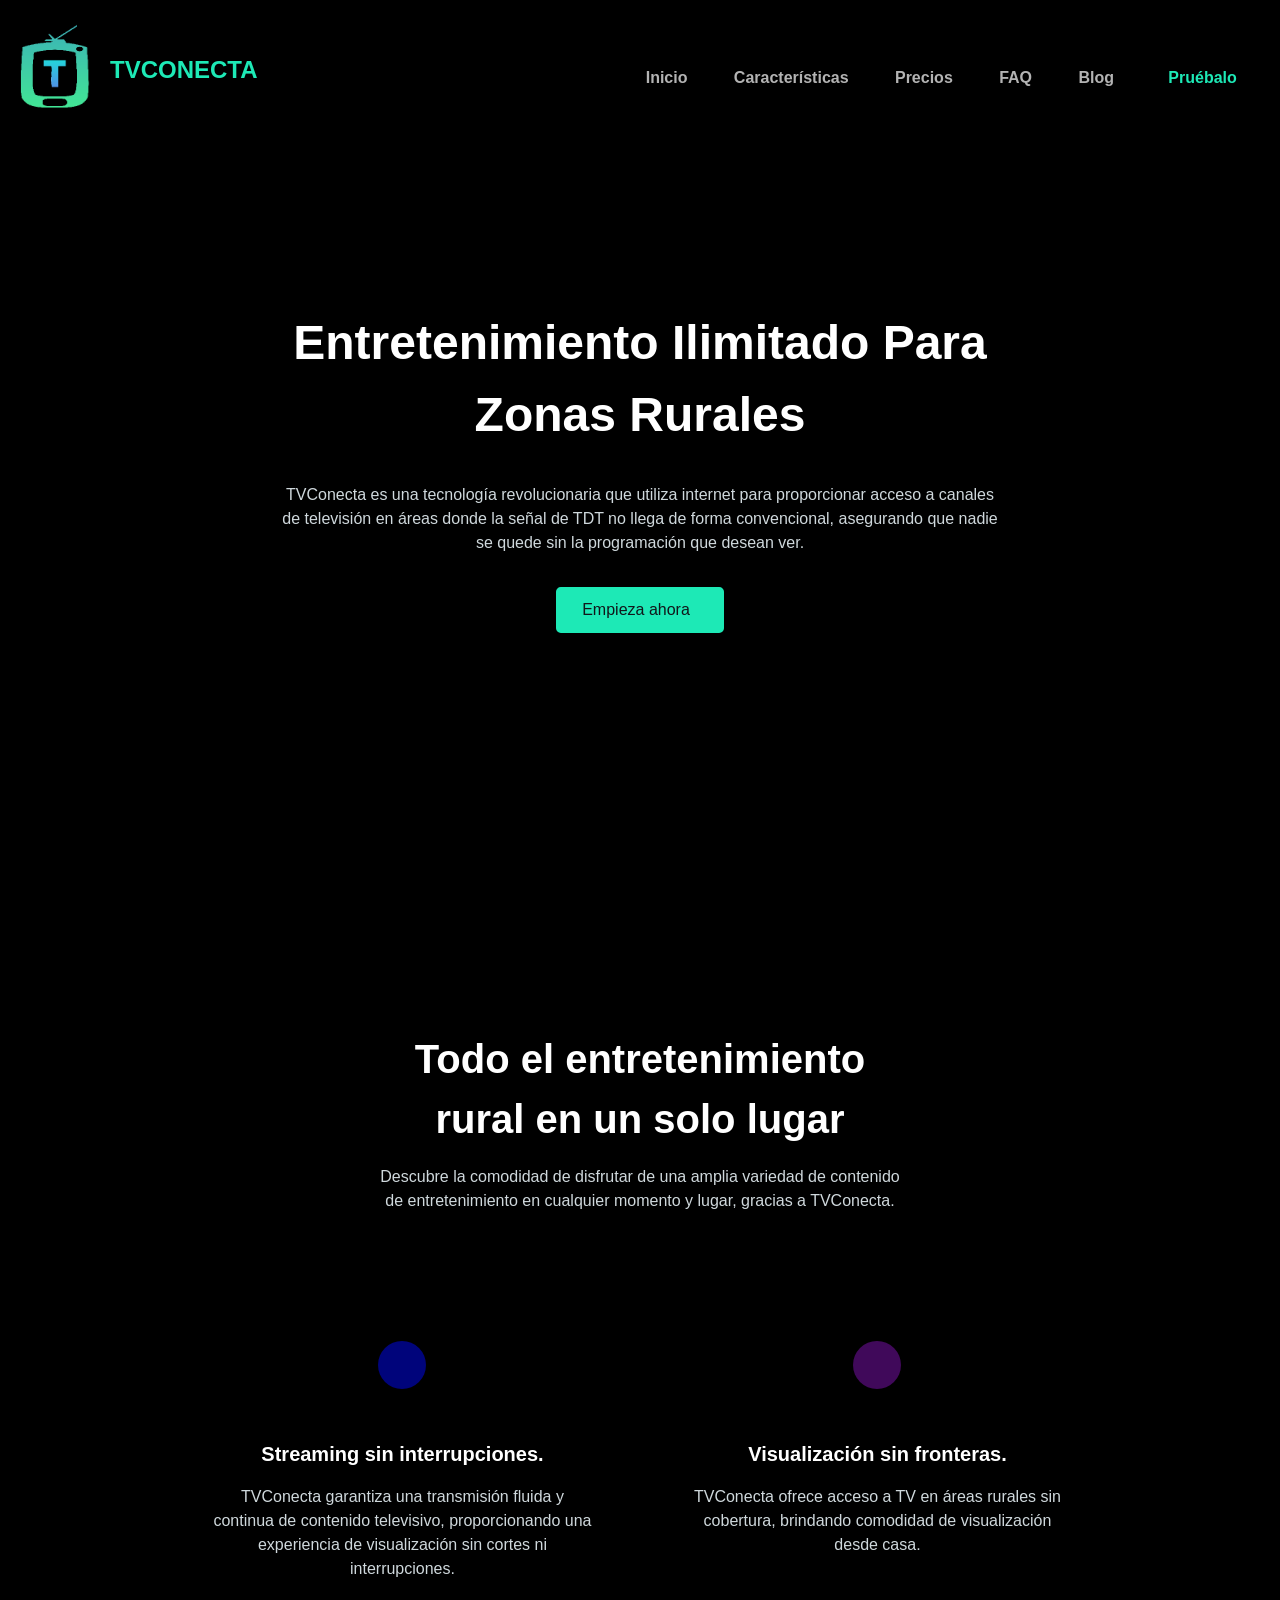
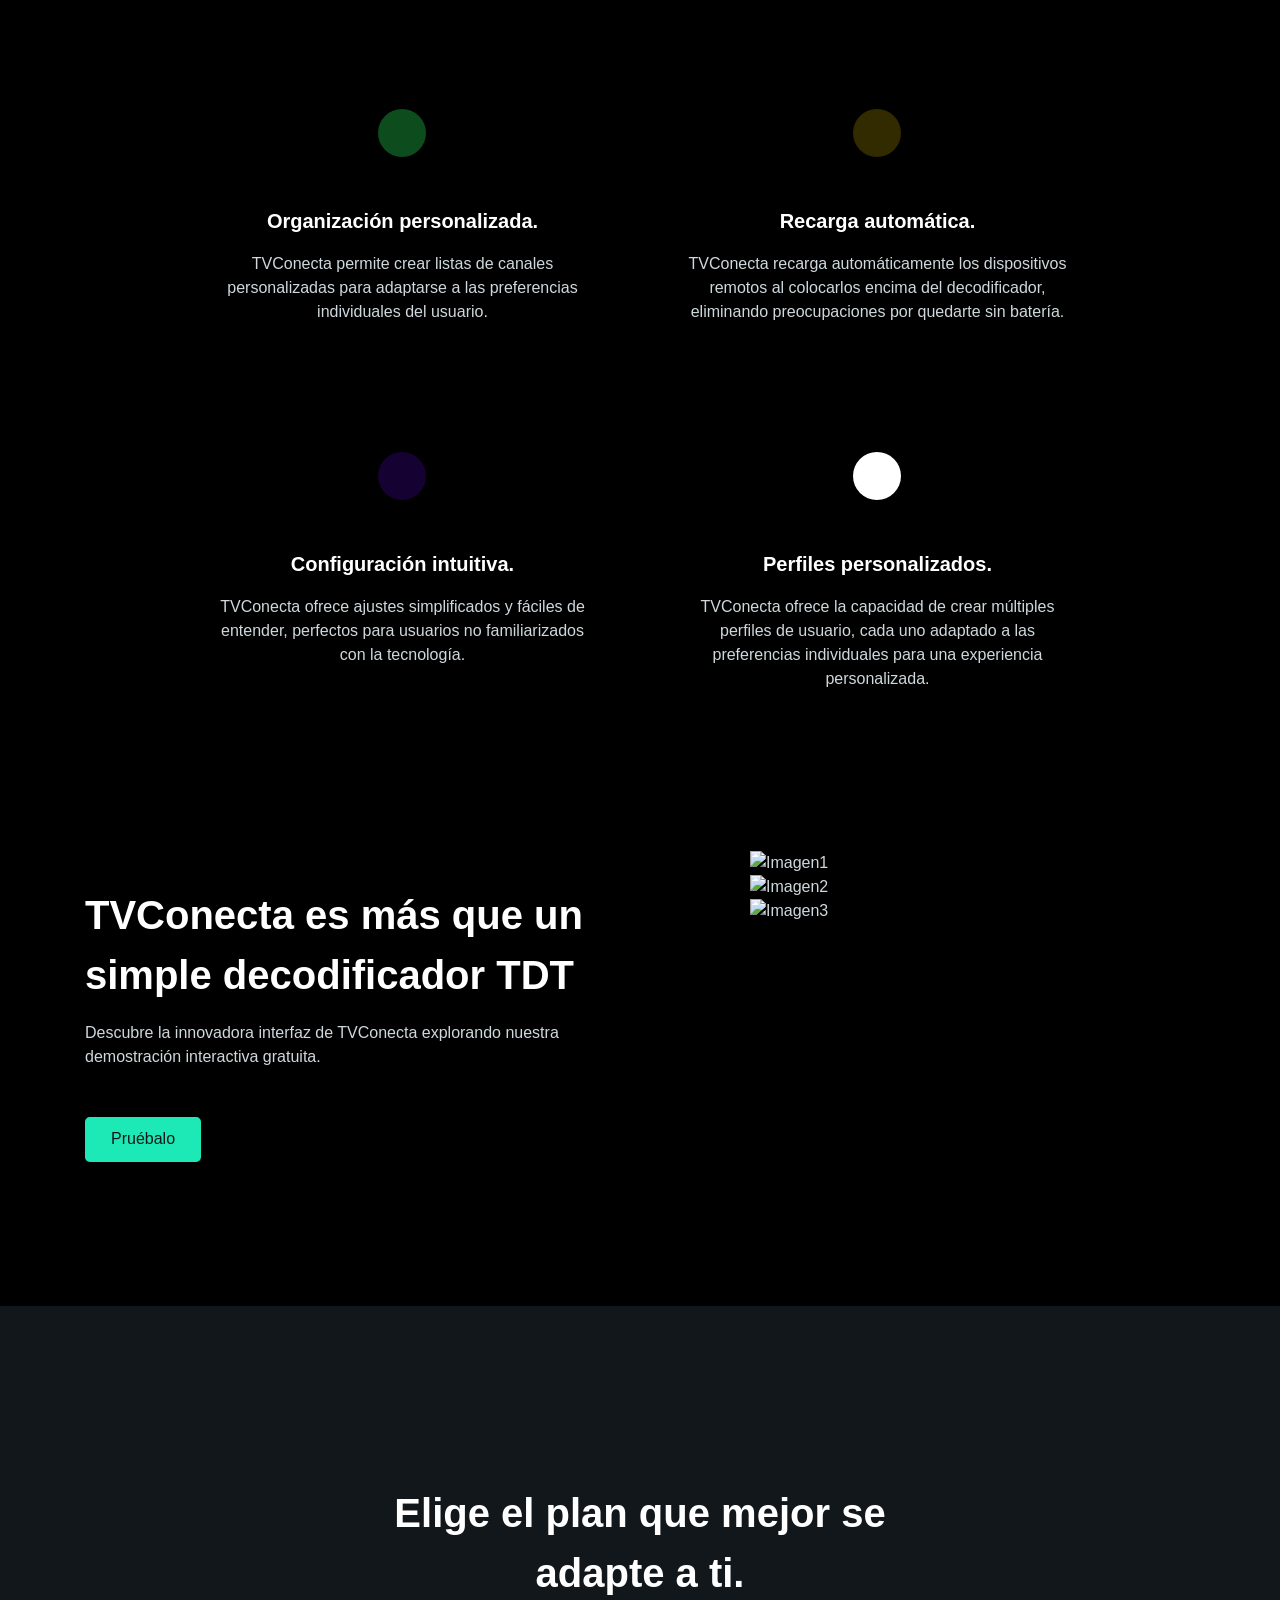
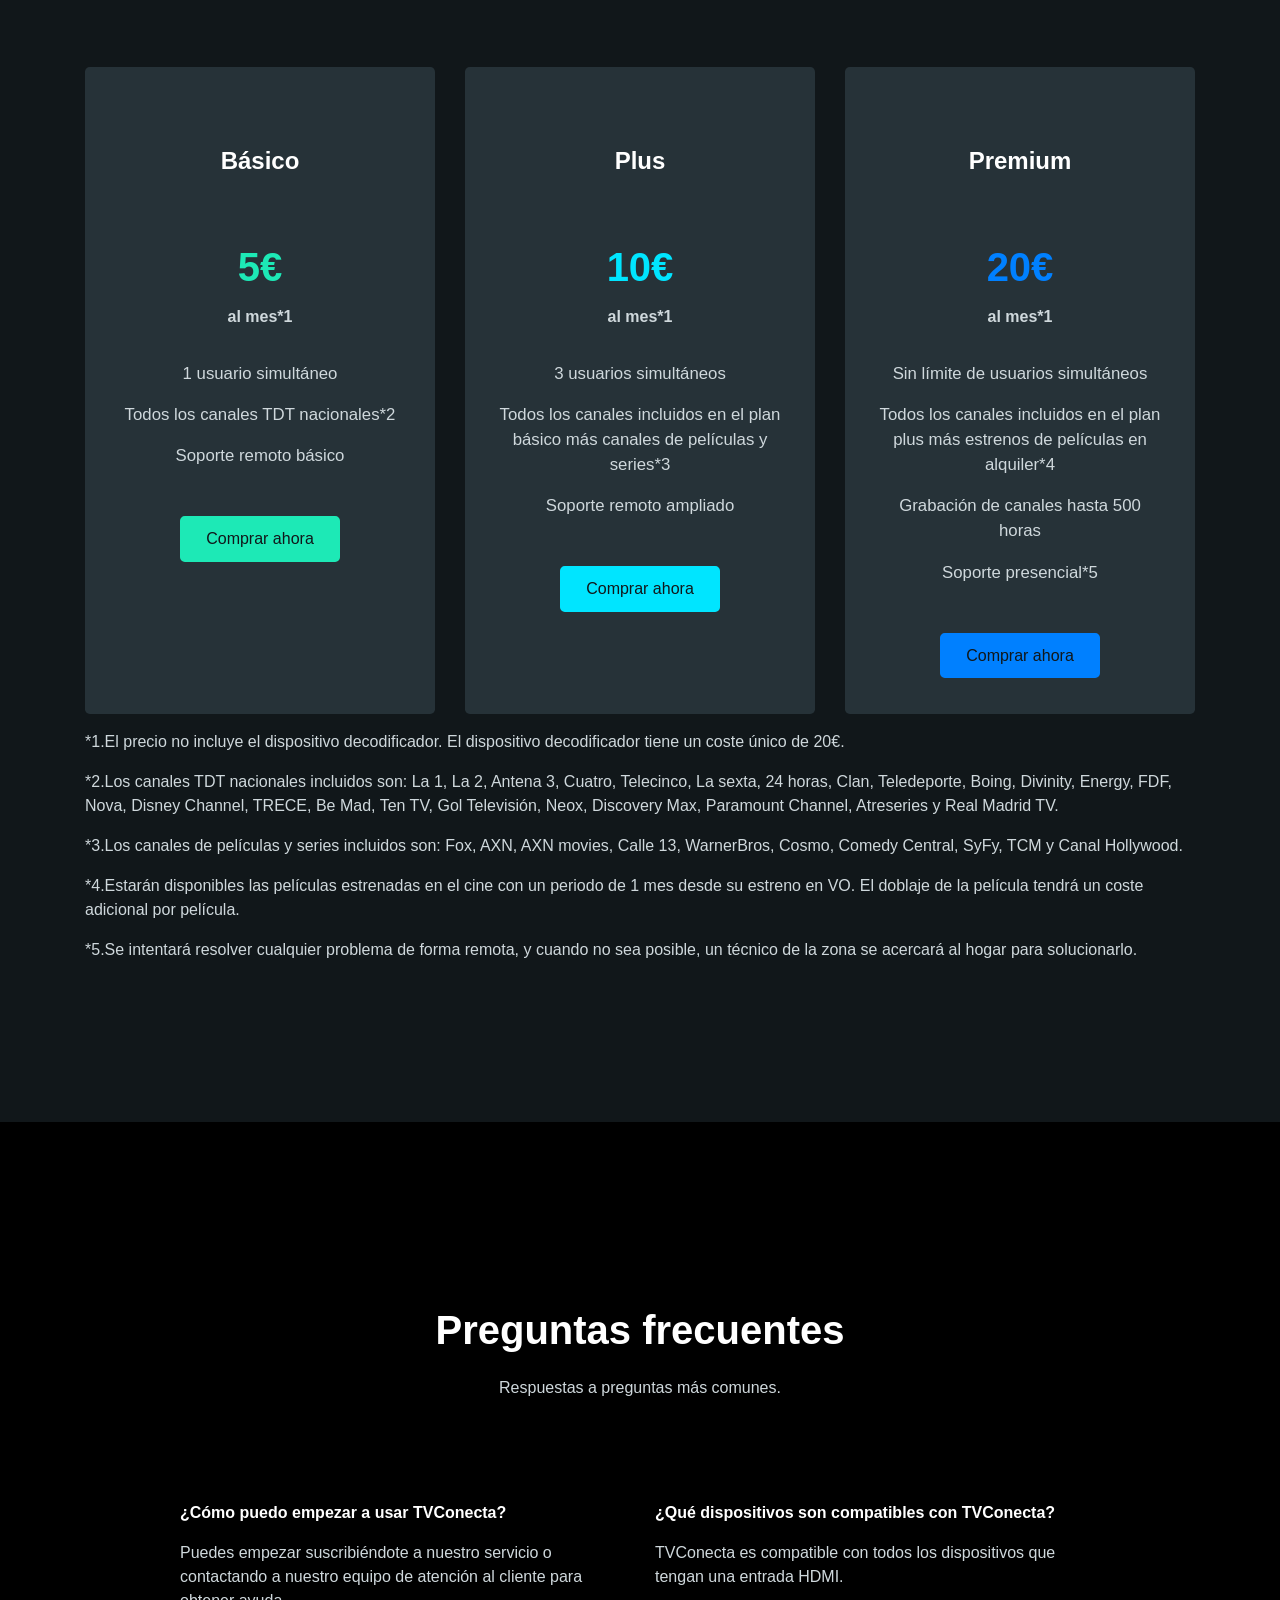
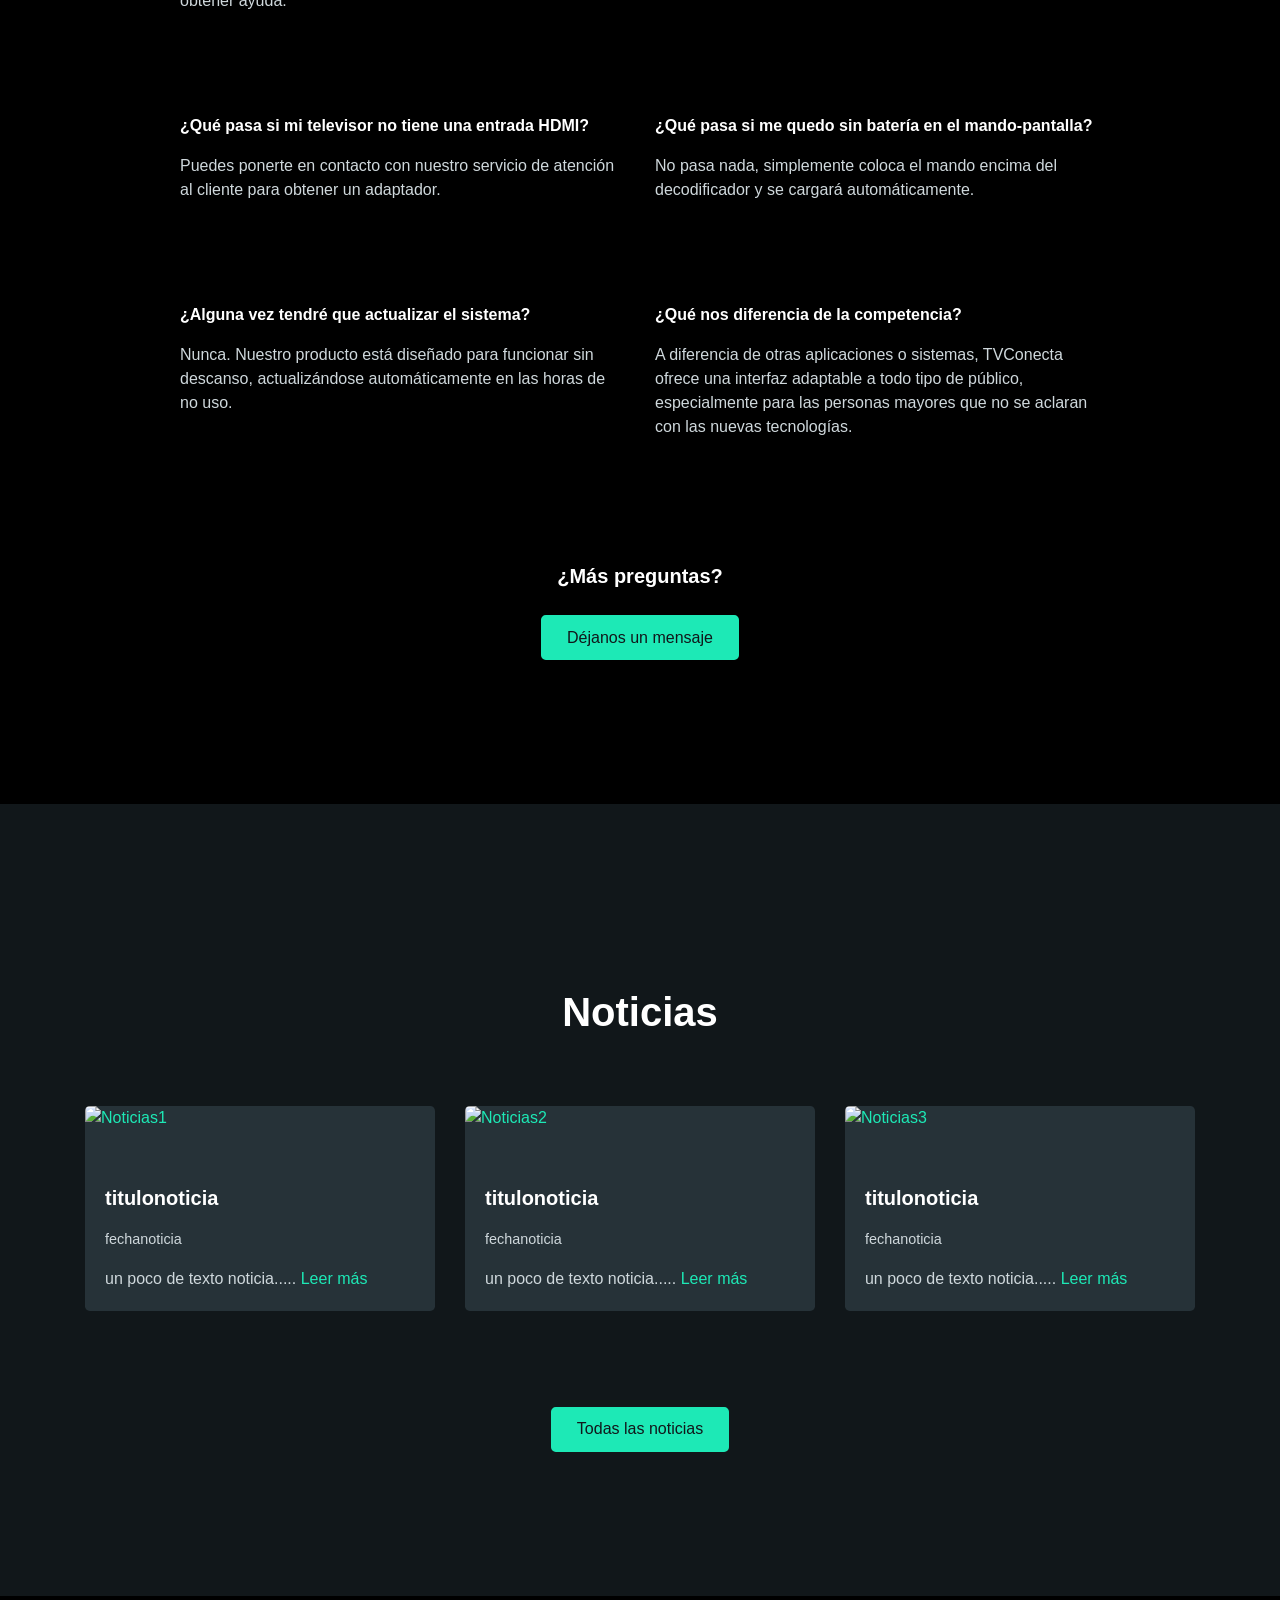
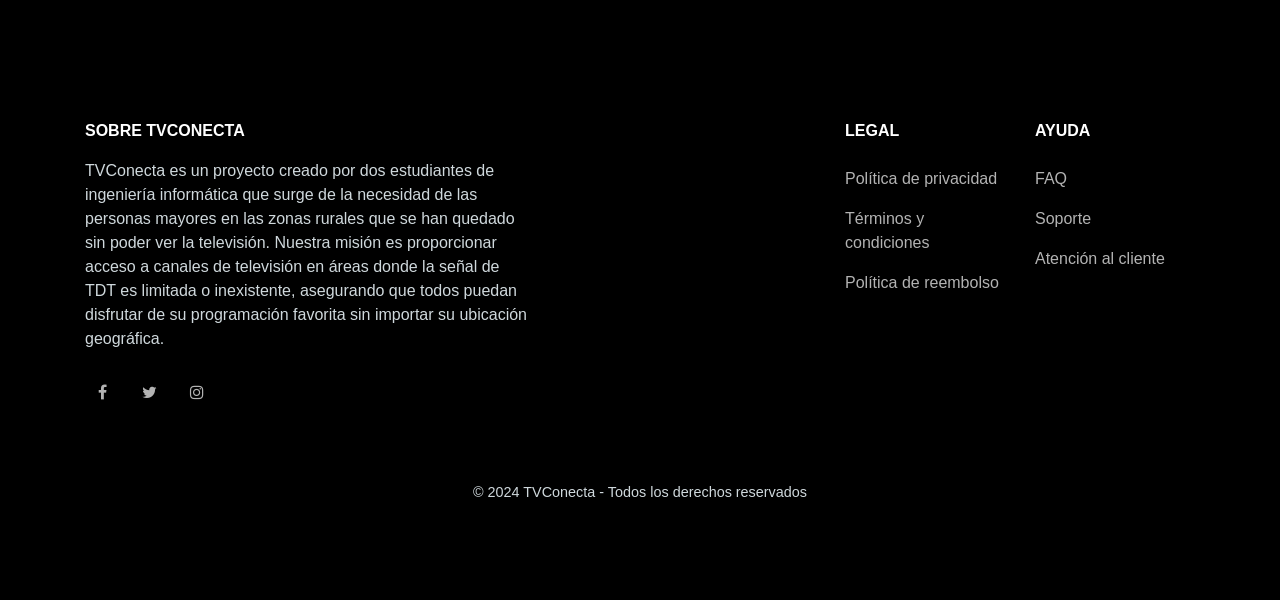
==== index.html @ ebf651cc "commit" ====
<!doctype html>
<html lang="es">

<head>
    <meta charset="UTF-8">
    <meta name="viewport" content="width=device-width, initial-scale=1, shrink-to-fit=no">
    <title>TVConecta - Conectando a la España rural</title>
    <meta name="description"
        content="TVConecta es una tecnología que permite llevar la televisión a zonas de sombra." />
    <link rel="icon" href="img/icon.png" type="image/x-icon">

    <!--Para iconos de redes sociales y puntos de la lista-->
    <link rel="stylesheet" href="https://cdnjs.cloudflare.com/ajax/libs/font-awesome/4.7.0/css/font-awesome.min.css">

    <!--Para las imagenes que van pasando solas-->
    <link rel="stylesheet" href="https://cdnjs.cloudflare.com/ajax/libs/slick-carousel/1.8.1/slick.min.css">
    <link rel="stylesheet" href="https://cdnjs.cloudflare.com/ajax/libs/slick-carousel/1.8.1/slick-theme.min.css">

    <link rel="stylesheet" href="css/styles.css">
</head>

<body>

    <!--navigation-->
    <section class="smart-scroll">
        <div class="container-fluid">
            <nav class="navbar navbar-expand-md navbar-dark">
                <div class="logo-container">
                    <a href="index.html"><img src="img/logo.png" alt="Logo de TVConecta" class="logo"></a>
                </div>
                <a class="navbar-brand heading-black" href="index.html">
                    TVConecta
                </a>
                <button class="navbar-toggler navbar-toggler-right border-0" type="button" data-toggle="collapse"
                    data-target="#navbarCollapse" aria-controls="navbarCollapse" aria-expanded="false"
                    aria-label="Toggle navigation">
                    <span data-feather="grid"></span>
                </button>
                <div class="collapse navbar-collapse" id="navbarCollapse">
                    <ul class="navbar-nav ml-auto">
                        <li class="nav-item">
                            <a class="nav-link page-scroll" href="#home">Inicio</a>
                        <li class="nav-item">
                            <a class="nav-link page-scroll" href="#features">Características</a>
                        </li>
                        <li class="nav-item">
                            <a class="nav-link page-scroll" href="#pricing">Precios</a>
                        </li>
                        <li class="nav-item">
                            <a class="nav-link page-scroll" href="#faq">FAQ</a>
                        </li>
                        <li class="nav-item">
                            <a class="nav-link page-scroll" href="#blog">Blog</a>
                        </li>
                        <li class="nav-item">
                            <a class="nav-link page-scroll d-flex flex-row align-items-center text-primary" href="#">
                                <em data-feather="layout" width="18" height="18" class="mr-2"></em>
                                Pruébalo
                            </a>
                        </li>
                    </ul>
                </div>
            </nav>
        </div>
    </section>

    <!--hero header-->
    <section class="py-7 py-md-0 bg-hero" id="home">
        <div class="container">
            <div class="row vh-md-100">
                <div class="col-md-8 col-sm-10 col-12 mx-auto my-auto text-center">
                    <h1 class="heading-black text-capitalize">Entretenimiento ilimitado para zonas rurales</h1>
                    <p class="lead py-3">TVConecta es una tecnología revolucionaria que utiliza internet para
                        proporcionar acceso a canales de televisión en áreas donde la señal de TDT no llega de forma
                        convencional, asegurando que nadie se quede sin la programación que desean ver.</p>
                    <button class="btn btn-primary d-inline-flex flex-row align-items-center">
                        Empieza ahora
                        <em class="ml-2" data-feather="arrow-right"></em>
                    </button>
                </div>
            </div>
        </div>
    </section>

    <!-- features section -->
    <section class="pt-6 pb-7" id="features">
        <div class="container">
            <div class="row">
                <div class="col-md-6 mx-auto text-center">
                    <h2 class="heading-black">Todo el entretenimiento rural en un solo lugar</h2>
                    <p class="text-muted lead"><p>Descubre la comodidad de disfrutar de una amplia variedad de contenido 
                        de entretenimiento en cualquier momento y lugar, gracias a TVConecta.</p>
                </p>
                </div>
            </div>
            <div class="row mt-5">
                <div class="col-md-10 mx-auto">
                    <div class="row feature-boxes">
                        <div class="col-md-6 box">
                            <div class="icon-box box-primary">
                                <div class="icon-box-inner">
                                    <span data-feather="tv" width="35" height="35"></span>
                                </div>
                            </div>
                            <h5>Streaming sin interrupciones.</h5>
                            <p class="text-muted">TVConecta garantiza una transmisión fluida y continua de contenido televisivo, 
                                proporcionando una experiencia de visualización sin cortes ni interrupciones.</p>
                        </div>
                        <div class="col-md-6 box">
                            <div class="icon-box box-success">
                                <div class="icon-box-inner">
                                    <span data-feather="home" width="35" height="35"></span>
                                </div>
                            </div>
                            <h5>Visualización sin fronteras.</h5>
                            <p class="text-muted">TVConecta ofrece acceso a TV en áreas rurales sin cobertura, brindando 
                                comodidad de visualización desde casa.</p>
                        </div>
                        <div class="col-md-6 box">
                            <div class="icon-box box-danger">
                                <div class="icon-box-inner">
                                    <span data-feather="list" width="35" height="35"></span>
                                </div>
                            </div>
                            <h5>Organización personalizada.</h5>
                            <p class="text-muted">TVConecta permite crear listas de canales personalizadas para adaptarse 
                                a las preferencias individuales del usuario.</p>
                        </div>
                        <div class="col-md-6 box">
                            <div class="icon-box box-info">
                                <div class="icon-box-inner">
                                    <span data-feather="battery-charging" width="35" height="35"></span>
                                </div>
                            </div>
                            <h5>Recarga automática.</h5>
                            <p class="text-muted">TVConecta recarga automáticamente los dispositivos remotos al colocarlos 
                                encima del decodificador, eliminando preocupaciones por quedarte sin batería.</p>
                        </div>
                        <div class="col-md-6 box">
                            <div class="icon-box box-settings">
                                <div class="icon-box-inner">
                                    <span data-feather="settings" width="35" height="35"></span>
                                </div>
                            </div>
                            <h5>Configuración intuitiva.</h5>
                            <p class="text-muted">TVConecta ofrece ajustes simplificados y fáciles de entender, perfectos 
                                para usuarios no familiarizados con la tecnología.</p>
                        </div>
                        <div class="col-md-6 box">
                            <div class="icon-box box-users">
                                <div class="icon-box-inner">
                                    <span data-feather="users" width="35" height="35"></span>
                                </div>
                            </div>
                            <h5>Perfiles personalizados.</h5>
                            <p class="hola">TVConecta ofrece la capacidad de crear múltiples perfiles de usuario, 
                                cada uno adaptado a las preferencias individuales para una experiencia personalizada.</p>
                        </div>
                    </div>
                </div>
            </div>
            <div class="row mt-6">
                <div class="col-md-6 mr-auto">
                    <h2>TVConecta es más que un simple decodificador TDT</h2>
                    <p class="mb-5">Descubre la innovadora interfaz de TVConecta explorando nuestra 
                        demostración interactiva gratuita.</p>
                    <a href="#" class="btn btn-primary">
                        Pruébalo
                    </a>
                </div>
                <div class="col-md-5">
                    <div class="slick-about">
                        <!--Cambiar la src y el alt cuando tengamos interfaz y pongamos capturas-->
                        <img src="" class="img-fluid rounded d-block mx-auto" alt="Imagen1" />
                        <img src="" class="img-fluid rounded d-block mx-auto" alt="Imagen2" />
                        <img src="" class="img-fluid rounded d-block mx-auto" alt="Imagen3" />
                    </div>
                </div>
            </div>
        </div>
    </section>

    <!--pricing section-->
    <section class="py-7 bg-dark section-angle top-right bottom-right" id="pricing">
        <div class="container">
            <div class="row">
                <div class="col-md-6 mx-auto text-center">
                    <h2 class="text-white heading-black">Elige el plan que mejor se adapte a ti.</h2>
                </div>
            </div>
            <!--pricing tables-->
            <div class="row pt-5 pricing-table">
                <div class="col-12 mx-auto">
                    <div class="card-deck pricing-table">
                        <div class="card">
                            <div class="card-body">
                                <h3 class="card-title pt-3">Básico</h3>
                                <h2 class="card-title text-primary mb-0 pt-4">5€</h2>
                                <div class="text-muted font-weight-medium mt-2">al mes*1</div>
                                <ul class="list-unstyled pricing-list">
                                    <li>1 usuario simultáneo</li>
                                    <li>Todos los canales TDT nacionales*2</li>
                                    <li>Soporte remoto básico </li>
                                </ul>
                                <a href="#" class="btn btn-primary">
                                    Comprar ahora
                                </a>
                            </div>
                        </div>
                        <div class="card">
                            <div class="card-body">
                                <h3 class="card-title pt-3">Plus</h3>
                                <h2 class="card-title text-plus mb-0 pt-4">10€</h2>
                                <div class="text-muted font-weight-medium mt-2">al mes*1</div>
                                <ul class="list-unstyled pricing-list">
                                    <li>3 usuarios simultáneos</li>
                                    <li>Todos los canales incluidos en el plan básico más canales
                                        de películas y series*3
                                    </li>
                                    <li>Soporte remoto ampliado </li>
                                </ul>
                                <a href="#" class="btn btn-plus">
                                    Comprar ahora
                                </a>
                            </div>
                        </div>
                        <div class="card">
                            <div class="card-body">
                                <h3 class="card-title pt-3">Premium</h3>
                                <h2 class="card-title text-premium mb-0 pt-4">20€</h2>
                                <div class="text-muted font-weight-medium mt-2">al mes*1</div>
                                <ul class="list-unstyled pricing-list">
                                    <li>Sin límite de usuarios simultáneos</li>
                                    <li>Todos los canales incluidos en el plan plus más estrenos de películas
                                        en alquiler*4
                                    </li>
                                    <li>Grabación de canales hasta 500 horas</li>
                                    <li>Soporte presencial*5</li>
                                </ul>
                                <a href="#" class="btn btn-premium">
                                    Comprar ahora
                                </a>   
                            </div>
                        </div>
                    </div>
                    <p class="">*1.El precio no incluye el dispositivo decodificador.
                        El dispositivo decodificador tiene un coste único de 20€.
                    </p>
                    <p class="">*2.Los canales TDT nacionales incluidos son: 
                        La 1, La 2, Antena 3, Cuatro, Telecinco, La sexta, 24 horas, 
                        Clan, Teledeporte, Boing, Divinity, Energy, FDF, 
                        Nova, Disney Channel, TRECE, Be Mad, Ten TV, Gol Televisión, 
                        Neox, Discovery Max, Paramount Channel, Atreseries y Real Madrid TV.
                    </p>
                    <p class="">*3.Los canales de películas y series incluidos son: 
                        Fox, AXN, AXN movies, Calle 13, WarnerBros, Cosmo, Comedy Central, 
                        SyFy, TCM y Canal Hollywood.
                    </p>
                    <p class="">*4.Estarán disponibles las películas estrenadas en el cine con un
                        periodo de 1 mes desde su estreno en VO. El doblaje de la película tendrá 
                        un coste adicional por película.
                    </p>
                    <p class="">*5.Se intentará resolver cualquier problema de forma remota, y cuando
                        no sea posible, un técnico de la zona se acercará al hogar para solucionarlo.
                    </p>
                </div>
            </div>
        </div>
    </section>

    <!--faq section-->
    <section class="py-7" id="faq">
        <div class="container">
            <div class="row">
                <div class="col-md-6 mx-auto text-center">
                    <h2>Preguntas frecuentes</h2>
                    <p class="text-muted lead">Respuestas a preguntas más comunes.</p>
                </div>
            </div>
            <div class="row mt-5">
                <div class="col-md-10 mx-auto">
                    <div class="row">
                        <div class="col-md-6 mb-5">
                            <h6>¿Cómo puedo empezar a usar TVConecta?</h6>
                            <p class="text-muted">Puedes empezar suscribiéndote a nuestro servicio 
                                o contactando a nuestro equipo de atención al cliente para obtener ayuda.</p>
                        </div>
                        <div class="col-md-6 mb-5">
                            <h6>¿Qué dispositivos son compatibles con TVConecta?</h6>
                            <p class="text-muted">TVConecta es compatible con todos los dispositivos
                                que tengan una entrada HDMI.
                            </p>
                        </div>
                        <div class="col-md-6 mb-5">
                            <h6>¿Qué pasa si mi televisor no tiene una entrada HDMI?</h6>
                            <p class="text-muted">Puedes ponerte en contacto con nuestro servicio de
                                atención al cliente para obtener un adaptador.
                            </p>
                        </div>
                        <div class="col-md-6 mb-5">
                            <h6>¿Qué pasa si me quedo sin batería en el mando-pantalla?</h6>
                            <p class="text-muted">No pasa nada, simplemente coloca el mando encima
                                del decodificador y se cargará automáticamente.
                            </p>
                        </div>
                        <div class="col-md-6 mb-5">
                            <h6>¿Alguna vez tendré que actualizar el sistema?</h6>
                            <p class="text-muted">Nunca. Nuestro producto está diseñado para funcionar sin descanso,
                                actualizándose automáticamente en las horas de no uso.
                            </p>
                        </div>
                        <div class="col-md-6 mb-5">
                            <h6>¿Qué nos diferencia de la competencia?</h6>
                            <p class="text-muted">A diferencia de otras aplicaciones o sistemas, TVConecta ofrece una
                                interfaz adaptable a todo tipo de público, especialmente para las personas mayores
                                que no se aclaran con las nuevas tecnologías.
                            </p>
                        </div>
                    </div>
                </div>
            </div>
            <div class="row mt-4">
                <div class="col-md-6 mx-auto text-center">
                    <h5 class="mb-4">¿Más preguntas?</h5>
                    <a href="#" class="btn btn-primary">Déjanos un mensaje</a>
                </div>
            </div>
        </div>
    </section>

    <!--news section-->
    <section class="py-7 bg-dark section-angle top-left bottom-left" id="blog">
        <div class="container">
            <div class="row">
                <div class="col-md-6 mx-auto text-center">
                    <h2 class="heading-black">Noticias</h2>
                </div>
            </div>
            <div class="row mt-5">
                <div class="col-md-4">
                    <div class="card">
                        <a href="#">
                            <img class="card-img-top img-raised" src="" alt="Noticias1">
                        </a>
                        <div class="card-body">
                            <a href="#" class="card-title mb-2">
                                <h5>titulonoticia</h5>
                            </a>
                            <p class="text-muted small-xl mb-2">fechanoticia</p>
                            <p class="card-text">un poco de texto noticia..... <a href="#">Leer más</a></p>
                        </div>
                    </div>
                </div>
                <div class="col-md-4">
                    <div class="card">
                        <a href="#">
                            <img class="card-img-top img-raised" src="" alt="Noticias2">
                        </a>
                        <div class="card-body">
                            <a href="#" class="card-title mb-2">
                                <h5>titulonoticia</h5>
                            </a>
                            <p class="text-muted small-xl mb-2">fechanoticia</p>
                            <p class="card-text">un poco de texto noticia..... <a href="#">Leer más</a></p>
                        </div>
                    </div>
                </div>
                <div class="col-md-4">
                    <div class="card">
                        <a href="#">
                            <img class="card-img-top img-raised" src="" alt="Noticias3">
                        </a>
                        <div class="card-body">
                            <a href="#" class="card-title mb-2">
                                <h5>titulonoticia</h5>
                            </a>
                            <p class="text-muted small-xl mb-2">fechanoticia</p>
                            <p class="card-text">un poco de texto noticia..... <a href="#">Leer más</a></p>
                        </div>
                    </div>
                </div>
            </div>
            <div class="row mt-6">
                <div class="col-md-6 mx-auto text-center">
                    <a href="#" class="btn btn-primary">Todas las noticias</a>
                </div>
            </div>
        </div>
    </section>

    <!--footer-->
    <footer class="py-6">
        <div class="container">
            <div class="row">
                <div class="col-sm-5 mr-auto">
                    <h5>Sobre TVConecta</h5>
                    <p class="text-muted">TVConecta es un proyecto creado por dos estudiantes de ingeniería informática 
                        que surge de la necesidad de las personas mayores en las zonas rurales que se han quedado sin 
                        poder ver la televisión. Nuestra misión es proporcionar acceso a canales de televisión en áreas 
                        donde la señal de TDT es limitada o inexistente, asegurando que todos puedan disfrutar de su 
                        programación favorita sin importar su ubicación geográfica.</p>
                    <ul class="list-inline social social-sm">
                        <li class="list-inline-item">
                            <a href=""><i class="fa fa-facebook"></i></a>
                        </li>
                        <li class="list-inline-item">
                            <a href=""><i class="fa fa-twitter"></i></a>
                        </li>
                        <li class="list-inline-item">
                            <a href=""><i class="fa fa-instagram"></i></a>
                        </li>
                    </ul>
                </div>
                <div class="col-sm-2">
                    <h5>Legal</h5>
                    <ul class="list-unstyled">
                        <li><a href="#">Política de privacidad</a></li>
                        <li><a href="#">Términos y condiciones</a></li>
                        <li><a href="#">Política de reembolso</a></li>
                    </ul>
                </div>
                <div class="col-sm-2">
                    <h5>Ayuda</h5>
                    <ul class="list-unstyled">
                        <li><a href="#faq">FAQ</a></li>
                        <li><a href="#">Soporte</a></li>
                        <li><a href="#">Atención al cliente</a></li>
                    </ul>
                </div>
            </div>
            <div class="row mt-5">
                <div class="col-12 text-muted text-center small-xl">
                    &copy; 2024 TVConecta - Todos los derechos reservados
                </div>
            </div>
        </div>
    </footer>

    <!--scroll to top-->
    <div class="scroll-top">
        <i class="fa fa-angle-up" aria-hidden="true"></i>
    </div>

    <!-- jQuery first, then Popper.js, then Bootstrap JS -->
    <script src="https://code.jquery.com/jquery-3.2.1.min.js"></script>
    <script src="https://cdnjs.cloudflare.com/ajax/libs/popper.js/1.12.9/umd/popper.min.js"></script>
    <script src="https://maxcdn.bootstrapcdn.com/bootstrap/4.0.0/js/bootstrap.min.js"></script>
    <script src="https://cdnjs.cloudflare.com/ajax/libs/feather-icons/4.7.3/feather.min.js"></script>
    <script src="https://cdnjs.cloudflare.com/ajax/libs/slick-carousel/1.8.1/slick.min.js"></script>
    <script src="js/scripts.js"></script>
</body>

</html>
---- css/styles.css ----
﻿*,
*::before,
*::after {
  box-sizing: border-box; }

html {
  font-family: sans-serif;
  line-height: 1.15;
  -webkit-text-size-adjust: 100%;
  -ms-text-size-adjust: 100%;
  -ms-overflow-style: scrollbar;
  -webkit-tap-highlight-color: transparent; }

@-ms-viewport {
  width: device-width; }

.logo {
  margin-right: 20px;
  width: 70px;
  height: 85px; }

body {
  margin: 0;
  font-family: "Inter UI", -apple-system, BlinkMacSystemFont, "Segoe UI", Roboto, "Helvetica Neue", Arial, sans-serif, "Apple Color Emoji", "Segoe UI Emoji", "Segoe UI Symbol";
  font-size: 1rem;
  font-weight: 400;
  line-height: 1.5;
  color: #CFD8DC;
  text-align: left;
  background-color: #000000; }


a {
  color: #1de9b6;
  text-decoration: none;
  background-color: transparent;
  -webkit-text-decoration-skip: objects; }
  a:hover {
    color: #0e9271;
    text-decoration: none; }

h1, h2, h3, h4, h5, h6,
.h1, .h2, .h3, .h4, .h5, .h6 {
  margin-bottom: 1rem;
  font-family: inherit;
  font-weight: 700;
  line-height: 1.5;
  color: #ffffff; }

h1, .h1 {
  font-size: 3rem; }

h2, .h2 {
  font-size: 2.5rem; }

h3, .h3 {
  font-size: 1.5rem; }

h4, .h4 {
  font-size: 1.375rem; }

h5, .h5 {
  font-size: 1.25rem; }

h6, .h6 {
  font-size: 1rem; }


.list-unstyled {
  padding-left: 0;
  list-style: none; }

.list-inline {
  padding-left: 0;
  list-style: none; }

.list-inline-item {
  display: inline-block; }
  .list-inline-item:not(:last-child) {
    margin-right: 0.5rem; }

.initialism {
  font-size: 90%;
  text-transform: uppercase; }

.blockquote {
  margin-bottom: 1rem;
  font-size: 1.25rem; }

.blockquote-footer {
  display: block;
  font-size: 80%;
  color: #78909C; }
  .blockquote-footer::before {
    content: "\2014 \00A0"; }


.container {
  width: 100%;
  padding-right: 15px;
  padding-left: 15px;
  margin-right: auto;
  margin-left: auto; }
  @media (min-width: 576px) {
    .container {
      max-width: 540px; } }
  @media (min-width: 768px) {
    .container {
      max-width: 720px; } }
  @media (min-width: 992px) {
    .container {
      max-width: 960px; } }
  @media (min-width: 1200px) {
    .container {
      max-width: 1140px; } }



.row {
  display: -ms-flexbox;
  display: flex;
  -ms-flex-wrap: wrap;
      flex-wrap: wrap;
  margin-right: -15px;
  margin-left: -15px; }

.no-gutters {
  margin-right: 0;
  margin-left: 0; }
  .no-gutters > .col,
  .no-gutters > [class*="col-"] {
    padding-right: 0;
    padding-left: 0; }

.col-1, .col-2, .col-3, .col-4, .col-5, .col-6, .col-7, .col-8, .col-9, .col-10, .col-11, .col-12, .col,
.col-auto, .col-sm-1, .col-sm-2, .col-sm-3, .col-sm-4, .col-sm-5, .col-sm-6, .col-sm-7, .col-sm-8, .col-sm-9, .col-sm-10, .col-sm-11, .col-sm-12, .col-sm,
.col-sm-auto, .col-md-1, .col-md-2, .col-md-3, .col-md-4, .col-md-5, .col-md-6, .col-md-7, .col-md-8, .col-md-9, .col-md-10, .col-md-11, .col-md-12, .col-md,
.col-md-auto, .col-lg-1, .col-lg-2, .col-lg-3, .col-lg-4, .col-lg-5, .col-lg-6, .col-lg-7, .col-lg-8, .col-lg-9, .col-lg-10, .col-lg-11, .col-lg-12, .col-lg,
.col-lg-auto, .col-xl-1, .col-xl-2, .col-xl-3, .col-xl-4, .col-xl-5, .col-xl-6, .col-xl-7, .col-xl-8, .col-xl-9, .col-xl-10, .col-xl-11, .col-xl-12, .col-xl,
.col-xl-auto {
  position: relative;
  width: 100%;
  min-height: 1px;
  padding-right: 15px;
  padding-left: 15px; }

  
@media (min-width: 576px) {
  .col-sm {
    -ms-flex-preferred-size: 0;
        flex-basis: 0;
    -ms-flex-positive: 1;
        flex-grow: 1;
    max-width: 100%; }
  .col-sm-auto {
    -ms-flex: 0 0 auto;
        flex: 0 0 auto;
    width: auto;
    max-width: none; }
  .col-sm-1 {
    -ms-flex: 0 0 8.33333%;
        flex: 0 0 8.33333%;
    max-width: 8.33333%; }
  .col-sm-2 {
    -ms-flex: 0 0 16.66667%;
        flex: 0 0 16.66667%;
    max-width: 16.66667%; }
  .col-sm-3 {
    -ms-flex: 0 0 25%;
        flex: 0 0 25%;
    max-width: 25%; }
  .col-sm-4 {
    -ms-flex: 0 0 33.33333%;
        flex: 0 0 33.33333%;
    max-width: 33.33333%; }
  .col-sm-5 {
    -ms-flex: 0 0 41.66667%;
        flex: 0 0 41.66667%;
    max-width: 41.66667%; }
  .col-sm-6 {
    -ms-flex: 0 0 50%;
        flex: 0 0 50%;
    max-width: 50%; }
  .col-sm-7 {
    -ms-flex: 0 0 58.33333%;
        flex: 0 0 58.33333%;
    max-width: 58.33333%; }
  .col-sm-8 {
    -ms-flex: 0 0 66.66667%;
        flex: 0 0 66.66667%;
    max-width: 66.66667%; }
  .col-sm-9 {
    -ms-flex: 0 0 75%;
        flex: 0 0 75%;
    max-width: 75%; }
  .col-sm-10 {
    -ms-flex: 0 0 83.33333%;
        flex: 0 0 83.33333%;
    max-width: 83.33333%; }
  .col-sm-11 {
    -ms-flex: 0 0 91.66667%;
        flex: 0 0 91.66667%;
    max-width: 91.66667%; }
  .col-sm-12 {
    -ms-flex: 0 0 100%;
        flex: 0 0 100%;
    max-width: 100%; }
  .order-sm-first {
    -ms-flex-order: -1;
        order: -1; }
  .order-sm-last {
    -ms-flex-order: 13;
        order: 13; }
  .order-sm-0 {
    -ms-flex-order: 0;
        order: 0; }
  .order-sm-1 {
    -ms-flex-order: 1;
        order: 1; }
  .order-sm-2 {
    -ms-flex-order: 2;
        order: 2; }
  .order-sm-3 {
    -ms-flex-order: 3;
        order: 3; }
  .order-sm-4 {
    -ms-flex-order: 4;
        order: 4; }
  .order-sm-5 {
    -ms-flex-order: 5;
        order: 5; }
  .order-sm-6 {
    -ms-flex-order: 6;
        order: 6; }
  .order-sm-7 {
    -ms-flex-order: 7;
        order: 7; }
  .order-sm-8 {
    -ms-flex-order: 8;
        order: 8; }
  .order-sm-9 {
    -ms-flex-order: 9;
        order: 9; }
  .order-sm-10 {
    -ms-flex-order: 10;
        order: 10; }
  .order-sm-11 {
    -ms-flex-order: 11;
        order: 11; }
  .order-sm-12 {
    -ms-flex-order: 12;
        order: 12; }
  .offset-sm-0 {
    margin-left: 0; }
  .offset-sm-1 {
    margin-left: 8.33333%; }
  .offset-sm-2 {
    margin-left: 16.66667%; }
  .offset-sm-3 {
    margin-left: 25%; }
  .offset-sm-4 {
    margin-left: 33.33333%; }
  .offset-sm-5 {
    margin-left: 41.66667%; }
  .offset-sm-6 {
    margin-left: 50%; }
  .offset-sm-7 {
    margin-left: 58.33333%; }
  .offset-sm-8 {
    margin-left: 66.66667%; }
  .offset-sm-9 {
    margin-left: 75%; }
  .offset-sm-10 {
    margin-left: 83.33333%; }
  .offset-sm-11 {
    margin-left: 91.66667%; } }

@media (min-width: 768px) {
  .col-md {
    -ms-flex-preferred-size: 0;
        flex-basis: 0;
    -ms-flex-positive: 1;
        flex-grow: 1;
    max-width: 100%; }
  .col-md-auto {
    -ms-flex: 0 0 auto;
        flex: 0 0 auto;
    width: auto;
    max-width: none; }
  .col-md-1 {
    -ms-flex: 0 0 8.33333%;
        flex: 0 0 8.33333%;
    max-width: 8.33333%; }
  .col-md-2 {
    -ms-flex: 0 0 16.66667%;
        flex: 0 0 16.66667%;
    max-width: 16.66667%; }
  .col-md-3 {
    -ms-flex: 0 0 25%;
        flex: 0 0 25%;
    max-width: 25%; }
  .col-md-4 {
    -ms-flex: 0 0 33.33333%;
        flex: 0 0 33.33333%;
    max-width: 33.33333%; }
  .col-md-5 {
    -ms-flex: 0 0 41.66667%;
        flex: 0 0 41.66667%;
    max-width: 41.66667%; }
  .col-md-6 {
    -ms-flex: 0 0 50%;
        flex: 0 0 50%;
    max-width: 50%; }
  .col-md-7 {
    -ms-flex: 0 0 58.33333%;
        flex: 0 0 58.33333%;
    max-width: 58.33333%; }
  .col-md-8 {
    -ms-flex: 0 0 66.66667%;
        flex: 0 0 66.66667%;
    max-width: 66.66667%; }
  .col-md-9 {
    -ms-flex: 0 0 75%;
        flex: 0 0 75%;
    max-width: 75%; }
  .col-md-10 {
    -ms-flex: 0 0 83.33333%;
        flex: 0 0 83.33333%;
    max-width: 83.33333%; }
  .col-md-11 {
    -ms-flex: 0 0 91.66667%;
        flex: 0 0 91.66667%;
    max-width: 91.66667%; }
  .col-md-12 {
    -ms-flex: 0 0 100%;
        flex: 0 0 100%;
    max-width: 100%; }
  .order-md-first {
    -ms-flex-order: -1;
        order: -1; }
  .order-md-last {
    -ms-flex-order: 13;
        order: 13; }
  .order-md-0 {
    -ms-flex-order: 0;
        order: 0; }
  .order-md-1 {
    -ms-flex-order: 1;
        order: 1; }
  .order-md-2 {
    -ms-flex-order: 2;
        order: 2; }
  .order-md-3 {
    -ms-flex-order: 3;
        order: 3; }
  .order-md-4 {
    -ms-flex-order: 4;
        order: 4; }
  .order-md-5 {
    -ms-flex-order: 5;
        order: 5; }
  .order-md-6 {
    -ms-flex-order: 6;
        order: 6; }
  .order-md-7 {
    -ms-flex-order: 7;
        order: 7; }
  .order-md-8 {
    -ms-flex-order: 8;
        order: 8; }
  .order-md-9 {
    -ms-flex-order: 9;
        order: 9; }
  .order-md-10 {
    -ms-flex-order: 10;
        order: 10; }
  .order-md-11 {
    -ms-flex-order: 11;
        order: 11; }
  .order-md-12 {
    -ms-flex-order: 12;
        order: 12; }
  .offset-md-0 {
    margin-left: 0; }
  .offset-md-1 {
    margin-left: 8.33333%; }
  .offset-md-2 {
    margin-left: 16.66667%; }
  .offset-md-3 {
    margin-left: 25%; }
  .offset-md-4 {
    margin-left: 33.33333%; }
  .offset-md-5 {
    margin-left: 41.66667%; }
  .offset-md-6 {
    margin-left: 50%; }
  .offset-md-7 {
    margin-left: 58.33333%; }
  .offset-md-8 {
    margin-left: 66.66667%; }
  .offset-md-9 {
    margin-left: 75%; }
  .offset-md-10 {
    margin-left: 83.33333%; }
  .offset-md-11 {
    margin-left: 91.66667%; } }

@media (min-width: 992px) {
  .col-lg {
    -ms-flex-preferred-size: 0;
        flex-basis: 0;
    -ms-flex-positive: 1;
        flex-grow: 1;
    max-width: 100%; }
  .col-lg-auto {
    -ms-flex: 0 0 auto;
        flex: 0 0 auto;
    width: auto;
    max-width: none; }
  .col-lg-1 {
    -ms-flex: 0 0 8.33333%;
        flex: 0 0 8.33333%;
    max-width: 8.33333%; }
  .col-lg-2 {
    -ms-flex: 0 0 16.66667%;
        flex: 0 0 16.66667%;
    max-width: 16.66667%; }
  .col-lg-3 {
    -ms-flex: 0 0 25%;
        flex: 0 0 25%;
    max-width: 25%; }
  .col-lg-4 {
    -ms-flex: 0 0 33.33333%;
        flex: 0 0 33.33333%;
    max-width: 33.33333%; }
  .col-lg-5 {
    -ms-flex: 0 0 41.66667%;
        flex: 0 0 41.66667%;
    max-width: 41.66667%; }
  .col-lg-6 {
    -ms-flex: 0 0 50%;
        flex: 0 0 50%;
    max-width: 50%; }
  .col-lg-7 {
    -ms-flex: 0 0 58.33333%;
        flex: 0 0 58.33333%;
    max-width: 58.33333%; }
  .col-lg-8 {
    -ms-flex: 0 0 66.66667%;
        flex: 0 0 66.66667%;
    max-width: 66.66667%; }
  .col-lg-9 {
    -ms-flex: 0 0 75%;
        flex: 0 0 75%;
    max-width: 75%; }
  .col-lg-10 {
    -ms-flex: 0 0 83.33333%;
        flex: 0 0 83.33333%;
    max-width: 83.33333%; }
  .col-lg-11 {
    -ms-flex: 0 0 91.66667%;
        flex: 0 0 91.66667%;
    max-width: 91.66667%; }
  .col-lg-12 {
    -ms-flex: 0 0 100%;
        flex: 0 0 100%;
    max-width: 100%; }
  .order-lg-first {
    -ms-flex-order: -1;
        order: -1; }
  .order-lg-last {
    -ms-flex-order: 13;
        order: 13; }
  .order-lg-0 {
    -ms-flex-order: 0;
        order: 0; }
  .order-lg-1 {
    -ms-flex-order: 1;
        order: 1; }
  .order-lg-2 {
    -ms-flex-order: 2;
        order: 2; }
  .order-lg-3 {
    -ms-flex-order: 3;
        order: 3; }
  .order-lg-4 {
    -ms-flex-order: 4;
        order: 4; }
  .order-lg-5 {
    -ms-flex-order: 5;
        order: 5; }
  .order-lg-6 {
    -ms-flex-order: 6;
        order: 6; }
  .order-lg-7 {
    -ms-flex-order: 7;
        order: 7; }
  .order-lg-8 {
    -ms-flex-order: 8;
        order: 8; }
  .order-lg-9 {
    -ms-flex-order: 9;
        order: 9; }
  .order-lg-10 {
    -ms-flex-order: 10;
        order: 10; }
  .order-lg-11 {
    -ms-flex-order: 11;
        order: 11; }
  .order-lg-12 {
    -ms-flex-order: 12;
        order: 12; }
  .offset-lg-0 {
    margin-left: 0; }
  .offset-lg-1 {
    margin-left: 8.33333%; }
  .offset-lg-2 {
    margin-left: 16.66667%; }
  .offset-lg-3 {
    margin-left: 25%; }
  .offset-lg-4 {
    margin-left: 33.33333%; }
  .offset-lg-5 {
    margin-left: 41.66667%; }
  .offset-lg-6 {
    margin-left: 50%; }
  .offset-lg-7 {
    margin-left: 58.33333%; }
  .offset-lg-8 {
    margin-left: 66.66667%; }
  .offset-lg-9 {
    margin-left: 75%; }
  .offset-lg-10 {
    margin-left: 83.33333%; }
  .offset-lg-11 {
    margin-left: 91.66667%; } }

@media (min-width: 1200px) {
  .col-xl {
    -ms-flex-preferred-size: 0;
        flex-basis: 0;
    -ms-flex-positive: 1;
        flex-grow: 1;
    max-width: 100%; }
  .col-xl-auto {
    -ms-flex: 0 0 auto;
        flex: 0 0 auto;
    width: auto;
    max-width: none; }
  .col-xl-1 {
    -ms-flex: 0 0 8.33333%;
        flex: 0 0 8.33333%;
    max-width: 8.33333%; }
  .col-xl-2 {
    -ms-flex: 0 0 16.66667%;
        flex: 0 0 16.66667%;
    max-width: 16.66667%; }
  .col-xl-3 {
    -ms-flex: 0 0 25%;
        flex: 0 0 25%;
    max-width: 25%; }
  .col-xl-4 {
    -ms-flex: 0 0 33.33333%;
        flex: 0 0 33.33333%;
    max-width: 33.33333%; }
  .col-xl-5 {
    -ms-flex: 0 0 41.66667%;
        flex: 0 0 41.66667%;
    max-width: 41.66667%; }
  .col-xl-6 {
    -ms-flex: 0 0 50%;
        flex: 0 0 50%;
    max-width: 50%; }
  .col-xl-7 {
    -ms-flex: 0 0 58.33333%;
        flex: 0 0 58.33333%;
    max-width: 58.33333%; }
  .col-xl-8 {
    -ms-flex: 0 0 66.66667%;
        flex: 0 0 66.66667%;
    max-width: 66.66667%; }
  .col-xl-9 {
    -ms-flex: 0 0 75%;
        flex: 0 0 75%;
    max-width: 75%; }
  .col-xl-10 {
    -ms-flex: 0 0 83.33333%;
        flex: 0 0 83.33333%;
    max-width: 83.33333%; }
  .col-xl-11 {
    -ms-flex: 0 0 91.66667%;
        flex: 0 0 91.66667%;
    max-width: 91.66667%; }
  .col-xl-12 {
    -ms-flex: 0 0 100%;
        flex: 0 0 100%;
    max-width: 100%; }
  .order-xl-first {
    -ms-flex-order: -1;
        order: -1; }
  .order-xl-last {
    -ms-flex-order: 13;
        order: 13; }
  .order-xl-0 {
    -ms-flex-order: 0;
        order: 0; }
  .order-xl-1 {
    -ms-flex-order: 1;
        order: 1; }
  .order-xl-2 {
    -ms-flex-order: 2;
        order: 2; }
  .order-xl-3 {
    -ms-flex-order: 3;
        order: 3; }
  .order-xl-4 {
    -ms-flex-order: 4;
        order: 4; }
  .order-xl-5 {
    -ms-flex-order: 5;
        order: 5; }
  .order-xl-6 {
    -ms-flex-order: 6;
        order: 6; }
  .order-xl-7 {
    -ms-flex-order: 7;
        order: 7; }
  .order-xl-8 {
    -ms-flex-order: 8;
        order: 8; }
  .order-xl-9 {
    -ms-flex-order: 9;
        order: 9; }
  .order-xl-10 {
    -ms-flex-order: 10;
        order: 10; }
  .order-xl-11 {
    -ms-flex-order: 11;
        order: 11; }
  .order-xl-12 {
    -ms-flex-order: 12;
        order: 12; }
  .offset-xl-0 {
    margin-left: 0; }
  .offset-xl-1 {
    margin-left: 8.33333%; }
  .offset-xl-2 {
    margin-left: 16.66667%; }
  .offset-xl-3 {
    margin-left: 25%; }
  .offset-xl-4 {
    margin-left: 33.33333%; }
  .offset-xl-5 {
    margin-left: 41.66667%; }
  .offset-xl-6 {
    margin-left: 50%; }
  .offset-xl-7 {
    margin-left: 58.33333%; }
  .offset-xl-8 {
    margin-left: 66.66667%; }
  .offset-xl-9 {
    margin-left: 75%; }
  .offset-xl-10 {
    margin-left: 83.33333%; }
  .offset-xl-11 {
    margin-left: 91.66667%; } }

@media (max-width: 575.98px) {
  .table-responsive-sm {
    display: block;
    width: 100%;
    overflow-x: auto;
    -webkit-overflow-scrolling: touch;
    -ms-overflow-style: -ms-autohiding-scrollbar; }
    .table-responsive-sm > .table-bordered {
      border: 0; } }

@media (max-width: 767.98px) {
  .table-responsive-md {
    display: block;
    width: 100%;
    overflow-x: auto;
    -webkit-overflow-scrolling: touch;
    -ms-overflow-style: -ms-autohiding-scrollbar; }
    .table-responsive-md > .table-bordered {
      border: 0; } }

@media (max-width: 991.98px) {
  .table-responsive-lg {
    display: block;
    width: 100%;
    overflow-x: auto;
    -webkit-overflow-scrolling: touch;
    -ms-overflow-style: -ms-autohiding-scrollbar; }
    .table-responsive-lg > .table-bordered {
      border: 0; } }

@media (max-width: 1199.98px) {
  .table-responsive-xl {
    display: block;
    width: 100%;
    overflow-x: auto;
    -webkit-overflow-scrolling: touch;
    -ms-overflow-style: -ms-autohiding-scrollbar; }
    .table-responsive-xl > .table-bordered {
      border: 0; } }

  @media (min-width: 576px) {
    .form-inline label {
      display: -ms-flexbox;
      display: flex;
      -ms-flex-align: center;
          align-items: center;
      -ms-flex-pack: center;
          justify-content: center;
      margin-bottom: 0; }
    .form-inline .form-group {
      display: -ms-flexbox;
      display: flex;
      -ms-flex: 0 0 auto;
          flex: 0 0 auto;
      -ms-flex-flow: row wrap;
          flex-flow: row wrap;
      -ms-flex-align: center;
          align-items: center;
      margin-bottom: 0; }
    .form-inline .form-control {
      display: inline-block;
      width: auto;
      vertical-align: middle; }
    .form-inline .form-control-plaintext {
      display: inline-block; }
    .form-inline .input-group,
    .form-inline .custom-select {
      width: auto; }
    .form-inline .form-check {
      display: -ms-flexbox;
      display: flex;
      -ms-flex-align: center;
          align-items: center;
      -ms-flex-pack: center;
          justify-content: center;
      width: auto;
      padding-left: 0; }
    .form-inline .form-check-input {
      position: relative;
      margin-top: 0;
      margin-right: 0.25rem;
      margin-left: 0; }
    .form-inline .custom-control {
      -ms-flex-align: center;
          align-items: center;
      -ms-flex-pack: center;
          justify-content: center; }
    .form-inline .custom-control-label {
      margin-bottom: 0; } }

.btn {
  display: inline-block;
  font-weight: 500;
  text-align: center;
  white-space: nowrap;
  vertical-align: middle;
  -webkit-user-select: none;
     -moz-user-select: none;
      -ms-user-select: none;
          user-select: none;
  border: 2px solid transparent;
  padding: 0.55rem 1.5rem;
  font-size: 1rem;
  line-height: 1.5;
  border-radius: 0.3rem;
  transition: all 0.2s; }
  @media screen and (prefers-reduced-motion: reduce) {
    .btn {
      transition: none; } }
  .btn:hover, .btn:focus {
    text-decoration: none; }
  .btn:focus, .btn.focus {
    outline: 0;
    box-shadow: none; }
  .btn.disabled, .btn:disabled {
    opacity: 0.65; }
  .btn:not(:disabled):not(.disabled) {
    cursor: pointer; }
  .btn:not(:disabled):not(.disabled):active, .btn:not(:disabled):not(.disabled).active {
    background-image: none; }

a.btn.disabled,
fieldset:disabled a.btn {
  pointer-events: none; }

.btn-primary {
  color: #11171a;
  background-color: #1de9b6;
  border-color: #1de9b6; }
  .btn-primary:hover {
    color: #ffffff;
    background-color: #14cc9e;
    border-color: #13c095; }
  .btn-primary:focus, .btn-primary.focus {
    box-shadow: 0 0 0 0.2rem rgba(29, 233, 182, 0.5); }
  .btn-primary.disabled, .btn-primary:disabled {
    color: #11171a;
    background-color: #1de9b6;
    border-color: #1de9b6; }
  .btn-primary:not(:disabled):not(.disabled):active, .btn-primary:not(:disabled):not(.disabled).active,
  .show > .btn-primary.dropdown-toggle {
    color: #ffffff;
    background-color: #13c095;
    border-color: #12b58c; }
    .btn-primary:not(:disabled):not(.disabled):active:focus, .btn-primary:not(:disabled):not(.disabled).active:focus,
    .show > .btn-primary.dropdown-toggle:focus {
      box-shadow: 0 0 0 0.2rem rgba(29, 233, 182, 0.5); }

.btn-secondary {
  color: #11171a;
  background-color: #ffffff;
  border-color: #ffffff; }
  .btn-secondary:hover {
    color: #11171a;
    background-color: #ececec;
    border-color: #e6e6e6; }
  .btn-secondary:focus, .btn-secondary.focus {
    box-shadow: 0 0 0 0.2rem rgba(255, 255, 255, 0.5); }
  .btn-secondary.disabled, .btn-secondary:disabled {
    color: #11171a;
    background-color: #ffffff;
    border-color: #ffffff; }
  .btn-secondary:not(:disabled):not(.disabled):active, .btn-secondary:not(:disabled):not(.disabled).active,
  .show > .btn-secondary.dropdown-toggle {
    color: #11171a;
    background-color: #e6e6e6;
    border-color: #dfdfdf; }
    .btn-secondary:not(:disabled):not(.disabled):active:focus, .btn-secondary:not(:disabled):not(.disabled).active:focus,
    .show > .btn-secondary.dropdown-toggle:focus {
      box-shadow: 0 0 0 0.2rem rgba(255, 255, 255, 0.5); }

.btn-success {
  color: #ffffff;
  background-color: #00e676;
  border-color: #00e676; }
  .btn-success:hover {
    color: #ffffff;
    background-color: #00c062;
    border-color: #00b35c; }
  .btn-success:focus, .btn-success.focus {
    box-shadow: 0 0 0 0.2rem rgba(0, 230, 118, 0.5); }
  .btn-success.disabled, .btn-success:disabled {
    color: #ffffff;
    background-color: #00e676;
    border-color: #00e676; }
  .btn-success:not(:disabled):not(.disabled):active, .btn-success:not(:disabled):not(.disabled).active,
  .show > .btn-success.dropdown-toggle {
    color: #ffffff;
    background-color: #00b35c;
    border-color: #00a655; }
    .btn-success:not(:disabled):not(.disabled):active:focus, .btn-success:not(:disabled):not(.disabled).active:focus,
    .show > .btn-success.dropdown-toggle:focus {
      box-shadow: 0 0 0 0.2rem rgba(0, 230, 118, 0.5); }

.btn-plus {
  color: #11171a;
  background-color: #00e5ff;
  border-color: #00e5ff; }
  .btn-plus:hover {
    color: #ffffff;
    background-color: #00c3d9;
    border-color: #00b7cc; }
  .btn-plus:focus, .btn-plus.focus {
    box-shadow: 0 0 0 0.2rem rgba(0, 229, 255, 0.5); }
  .btn-plus.disabled, .btn-plus:disabled {
    color: #11171a;
    background-color: #00e5ff;
    border-color: #00e5ff; }
  .btn-plus:not(:disabled):not(.disabled):active, .btn-plus:not(:disabled):not(.disabled).active,
  .show > .btn-plus.dropdown-toggle {
    color: #ffffff;
    background-color: #00b7cc;
    border-color: #00acbf; }
    .btn-plus:not(:disabled):not(.disabled):active:focus, .btn-plus:not(:disabled):not(.disabled).active:focus,
    .show > .btn-plus.dropdown-toggle:focus {
      box-shadow: 0 0 0 0.2rem rgba(0, 229, 255, 0.5); }


      .btn-premium {
        color: #11171a;
        background-color: #0080ff;
        border-color: #0080ff; }
        .btn-premium:hover {
          color: #ffffff;
          background-color: #00c3d9;
          border-color: #00b7cc; }
        .btn-premium:focus, .btn-premium.focus {
          box-shadow: 0 0 0 0.2rem rgba(0, 229, 255, 0.5); }
        .btn-premium.disabled, .btn-premium:disabled {
          color: #11171a;
          background-color: #00e5ff;
          border-color: #00e5ff; }
        .btn-premium:not(:disabled):not(.disabled):active, .btn-premium:not(:disabled):not(.disabled).active,
        .show > .btn-premium.dropdown-toggle {
          color: #ffffff;
          background-color: #00b7cc;
          border-color: #00acbf; }
          .btn-premium:not(:disabled):not(.disabled):active:focus, .btn-premium:not(:disabled):not(.disabled).active:focus,
          .show > .btn-premium.dropdown-toggle:focus {
            box-shadow: 0 0 0 0.2rem rgba(0, 229, 255, 0.5); }

.btn-warning {
  color: #11171a;
  background-color: #ffea00;
  border-color: #ffea00; }
  .btn-warning:hover {
    color: #11171a;
    background-color: #d9c700;
    border-color: #ccbb00; }
  .btn-warning:focus, .btn-warning.focus {
    box-shadow: 0 0 0 0.2rem rgba(255, 234, 0, 0.5); }
  .btn-warning.disabled, .btn-warning:disabled {
    color: #11171a;
    background-color: #ffea00;
    border-color: #ffea00; }
  .btn-warning:not(:disabled):not(.disabled):active, .btn-warning:not(:disabled):not(.disabled).active,
  .show > .btn-warning.dropdown-toggle {
    color: #11171a;
    background-color: #ccbb00;
    border-color: #bfb000; }
    .btn-warning:not(:disabled):not(.disabled):active:focus, .btn-warning:not(:disabled):not(.disabled).active:focus,
    .show > .btn-warning.dropdown-toggle:focus {
      box-shadow: 0 0 0 0.2rem rgba(255, 234, 0, 0.5); }

.btn-danger {
  color: #ffffff;
  background-color: #ff1744;
  border-color: #ff1744; }
  .btn-danger:hover {
    color: #ffffff;
    background-color: #f0002f;
    border-color: #e3002c; }
  .btn-danger:focus, .btn-danger.focus {
    box-shadow: 0 0 0 0.2rem rgba(255, 23, 68, 0.5); }
  .btn-danger.disabled, .btn-danger:disabled {
    color: #ffffff;
    background-color: #ff1744;
    border-color: #ff1744; }
  .btn-danger:not(:disabled):not(.disabled):active, .btn-danger:not(:disabled):not(.disabled).active,
  .show > .btn-danger.dropdown-toggle {
    color: #ffffff;
    background-color: #e3002c;
    border-color: #d6002a; }
    .btn-danger:not(:disabled):not(.disabled):active:focus, .btn-danger:not(:disabled):not(.disabled).active:focus,
    .show > .btn-danger.dropdown-toggle:focus {
      box-shadow: 0 0 0 0.2rem rgba(255, 23, 68, 0.5); }

.btn-light {
  color: #11171a;
  background-color: #ECEFF1;
  border-color: #ECEFF1; }
  .btn-light:hover {
    color: #11171a;
    background-color: #d6dce1;
    border-color: #cfd6db; }
  .btn-light:focus, .btn-light.focus {
    box-shadow: 0 0 0 0.2rem rgba(236, 239, 241, 0.5); }
  .btn-light.disabled, .btn-light:disabled {
    color: #11171a;
    background-color: #ECEFF1;
    border-color: #ECEFF1; }
  .btn-light:not(:disabled):not(.disabled):active, .btn-light:not(:disabled):not(.disabled).active,
  .show > .btn-light.dropdown-toggle {
    color: #11171a;
    background-color: #cfd6db;
    border-color: #c7d0d6; }
    .btn-light:not(:disabled):not(.disabled):active:focus, .btn-light:not(:disabled):not(.disabled).active:focus,
    .show > .btn-light.dropdown-toggle:focus {
      box-shadow: 0 0 0 0.2rem rgba(236, 239, 241, 0.5); }

.btn-dark {
  color: #ffffff;
  background-color: #11171a;
  border-color: #11171a; }
  .btn-dark:hover {
    color: #ffffff;
    background-color: #020303;
    border-color: black; }
  .btn-dark:focus, .btn-dark.focus {
    box-shadow: 0 0 0 0.2rem rgba(17, 23, 26, 0.5); }
  .btn-dark.disabled, .btn-dark:disabled {
    color: #ffffff;
    background-color: #11171a;
    border-color: #11171a; }
  .btn-dark:not(:disabled):not(.disabled):active, .btn-dark:not(:disabled):not(.disabled).active,
  .show > .btn-dark.dropdown-toggle {
    color: #ffffff;
    background-color: black;
    border-color: black; }
    .btn-dark:not(:disabled):not(.disabled):active:focus, .btn-dark:not(:disabled):not(.disabled).active:focus,
    .show > .btn-dark.dropdown-toggle:focus {
      box-shadow: 0 0 0 0.2rem rgba(17, 23, 26, 0.5); }

.btn-outline-primary {
  color: #1de9b6;
  background-color: transparent;
  background-image: none;
  border-color: #1de9b6; }
  .btn-outline-primary:hover {
    color: #11171a;
    background-color: #1de9b6;
    border-color: #1de9b6; }
  .btn-outline-primary:focus, .btn-outline-primary.focus {
    box-shadow: 0 0 0 0.2rem rgba(29, 233, 182, 0.5); }
  .btn-outline-primary.disabled, .btn-outline-primary:disabled {
    color: #1de9b6;
    background-color: transparent; }
  .btn-outline-primary:not(:disabled):not(.disabled):active, .btn-outline-primary:not(:disabled):not(.disabled).active,
  .show > .btn-outline-primary.dropdown-toggle {
    color: #11171a;
    background-color: #1de9b6;
    border-color: #1de9b6; }
    .btn-outline-primary:not(:disabled):not(.disabled):active:focus, .btn-outline-primary:not(:disabled):not(.disabled).active:focus,
    .show > .btn-outline-primary.dropdown-toggle:focus {
      box-shadow: 0 0 0 0.2rem rgba(29, 233, 182, 0.5); }

.btn-outline-secondary {
  color: #ffffff;
  background-color: transparent;
  background-image: none;
  border-color: #ffffff; }
  .btn-outline-secondary:hover {
    color: #11171a;
    background-color: #ffffff;
    border-color: #ffffff; }
  .btn-outline-secondary:focus, .btn-outline-secondary.focus {
    box-shadow: 0 0 0 0.2rem rgba(255, 255, 255, 0.5); }
  .btn-outline-secondary.disabled, .btn-outline-secondary:disabled {
    color: #ffffff;
    background-color: transparent; }
  .btn-outline-secondary:not(:disabled):not(.disabled):active, .btn-outline-secondary:not(:disabled):not(.disabled).active,
  .show > .btn-outline-secondary.dropdown-toggle {
    color: #11171a;
    background-color: #ffffff;
    border-color: #ffffff; }
    .btn-outline-secondary:not(:disabled):not(.disabled):active:focus, .btn-outline-secondary:not(:disabled):not(.disabled).active:focus,
    .show > .btn-outline-secondary.dropdown-toggle:focus {
      box-shadow: 0 0 0 0.2rem rgba(255, 255, 255, 0.5); }

.btn-outline-success {
  color: #00e676;
  background-color: transparent;
  background-image: none;
  border-color: #00e676; }
  .btn-outline-success:hover {
    color: #ffffff;
    background-color: #00e676;
    border-color: #00e676; }
  .btn-outline-success:focus, .btn-outline-success.focus {
    box-shadow: 0 0 0 0.2rem rgba(0, 230, 118, 0.5); }
  .btn-outline-success.disabled, .btn-outline-success:disabled {
    color: #00e676;
    background-color: transparent; }
  .btn-outline-success:not(:disabled):not(.disabled):active, .btn-outline-success:not(:disabled):not(.disabled).active,
  .show > .btn-outline-success.dropdown-toggle {
    color: #ffffff;
    background-color: #00e676;
    border-color: #00e676; }
    .btn-outline-success:not(:disabled):not(.disabled):active:focus, .btn-outline-success:not(:disabled):not(.disabled).active:focus,
    .show > .btn-outline-success.dropdown-toggle:focus {
      box-shadow: 0 0 0 0.2rem rgba(0, 230, 118, 0.5); }

.btn-outline-info {
  color: #00e5ff;
  background-color: transparent;
  background-image: none;
  border-color: #00e5ff; }
  .btn-outline-info:hover {
    color: #11171a;
    background-color: #00e5ff;
    border-color: #00e5ff; }
  .btn-outline-info:focus, .btn-outline-info.focus {
    box-shadow: 0 0 0 0.2rem rgba(0, 229, 255, 0.5); }
  .btn-outline-info.disabled, .btn-outline-info:disabled {
    color: #00e5ff;
    background-color: transparent; }
  .btn-outline-info:not(:disabled):not(.disabled):active, .btn-outline-info:not(:disabled):not(.disabled).active,
  .show > .btn-outline-info.dropdown-toggle {
    color: #11171a;
    background-color: #00e5ff;
    border-color: #00e5ff; }
    .btn-outline-info:not(:disabled):not(.disabled):active:focus, .btn-outline-info:not(:disabled):not(.disabled).active:focus,
    .show > .btn-outline-info.dropdown-toggle:focus {
      box-shadow: 0 0 0 0.2rem rgba(0, 229, 255, 0.5); }

.btn-outline-warning {
  color: #ffea00;
  background-color: transparent;
  background-image: none;
  border-color: #ffea00; }
  .btn-outline-warning:hover {
    color: #11171a;
    background-color: #ffea00;
    border-color: #ffea00; }
  .btn-outline-warning:focus, .btn-outline-warning.focus {
    box-shadow: 0 0 0 0.2rem rgba(255, 234, 0, 0.5); }
  .btn-outline-warning.disabled, .btn-outline-warning:disabled {
    color: #ffea00;
    background-color: transparent; }
  .btn-outline-warning:not(:disabled):not(.disabled):active, .btn-outline-warning:not(:disabled):not(.disabled).active,
  .show > .btn-outline-warning.dropdown-toggle {
    color: #11171a;
    background-color: #ffea00;
    border-color: #ffea00; }
    .btn-outline-warning:not(:disabled):not(.disabled):active:focus, .btn-outline-warning:not(:disabled):not(.disabled).active:focus,
    .show > .btn-outline-warning.dropdown-toggle:focus {
      box-shadow: 0 0 0 0.2rem rgba(255, 234, 0, 0.5); }

.btn-outline-danger {
  color: #ff1744;
  background-color: transparent;
  background-image: none;
  border-color: #ff1744; }
  .btn-outline-danger:hover {
    color: #ffffff;
    background-color: #ff1744;
    border-color: #ff1744; }
  .btn-outline-danger:focus, .btn-outline-danger.focus {
    box-shadow: 0 0 0 0.2rem rgba(255, 23, 68, 0.5); }
  .btn-outline-danger.disabled, .btn-outline-danger:disabled {
    color: #ff1744;
    background-color: transparent; }
  .btn-outline-danger:not(:disabled):not(.disabled):active, .btn-outline-danger:not(:disabled):not(.disabled).active,
  .show > .btn-outline-danger.dropdown-toggle {
    color: #ffffff;
    background-color: #ff1744;
    border-color: #ff1744; }
    .btn-outline-danger:not(:disabled):not(.disabled):active:focus, .btn-outline-danger:not(:disabled):not(.disabled).active:focus,
    .show > .btn-outline-danger.dropdown-toggle:focus {
      box-shadow: 0 0 0 0.2rem rgba(255, 23, 68, 0.5); }

.btn-outline-light {
  color: #ECEFF1;
  background-color: transparent;
  background-image: none;
  border-color: #ECEFF1; }
  .btn-outline-light:hover {
    color: #11171a;
    background-color: #ECEFF1;
    border-color: #ECEFF1; }
  .btn-outline-light:focus, .btn-outline-light.focus {
    box-shadow: 0 0 0 0.2rem rgba(236, 239, 241, 0.5); }
  .btn-outline-light.disabled, .btn-outline-light:disabled {
    color: #ECEFF1;
    background-color: transparent; }
  .btn-outline-light:not(:disabled):not(.disabled):active, .btn-outline-light:not(:disabled):not(.disabled).active,
  .show > .btn-outline-light.dropdown-toggle {
    color: #11171a;
    background-color: #ECEFF1;
    border-color: #ECEFF1; }
    .btn-outline-light:not(:disabled):not(.disabled):active:focus, .btn-outline-light:not(:disabled):not(.disabled).active:focus,
    .show > .btn-outline-light.dropdown-toggle:focus {
      box-shadow: 0 0 0 0.2rem rgba(236, 239, 241, 0.5); }

.btn-outline-dark {
  color: #11171a;
  background-color: transparent;
  background-image: none;
  border-color: #11171a; }
  .btn-outline-dark:hover {
    color: #ffffff;
    background-color: #11171a;
    border-color: #11171a; }
  .btn-outline-dark:focus, .btn-outline-dark.focus {
    box-shadow: 0 0 0 0.2rem rgba(17, 23, 26, 0.5); }
  .btn-outline-dark.disabled, .btn-outline-dark:disabled {
    color: #11171a;
    background-color: transparent; }
  .btn-outline-dark:not(:disabled):not(.disabled):active, .btn-outline-dark:not(:disabled):not(.disabled).active,
  .show > .btn-outline-dark.dropdown-toggle {
    color: #ffffff;
    background-color: #11171a;
    border-color: #11171a; }
    .btn-outline-dark:not(:disabled):not(.disabled):active:focus, .btn-outline-dark:not(:disabled):not(.disabled).active:focus,
    .show > .btn-outline-dark.dropdown-toggle:focus {
      box-shadow: 0 0 0 0.2rem rgba(17, 23, 26, 0.5); }

.btn-link {
  font-weight: 400;
  color: #1de9b6;
  background-color: transparent; }
  .btn-link:hover {
    color: #0e9271;
    text-decoration: none;
    background-color: transparent;
    border-color: transparent; }
  .btn-link:focus, .btn-link.focus {
    text-decoration: none;
    border-color: transparent;
    box-shadow: none; }
  .btn-link:disabled, .btn-link.disabled {
    color: #607D8B;
    pointer-events: none; }

.btn-lg, .btn-group-lg > .btn {
  padding: 0.75rem 1.5rem;
  font-size: 1.25rem;
  line-height: 1.5;
  border-radius: 0.4rem; }

.btn-sm, .btn-group-sm > .btn {
  padding: 0.375rem 1rem;
  font-size: 0.875rem;
  line-height: 1.5;
  border-radius: 0.25rem; }

.btn-block {
  display: block;
  width: 100%; }
  .btn-block + .btn-block {
    margin-top: 0.5rem; }

input[type="submit"].btn-block,
input[type="reset"].btn-block,
input[type="button"].btn-block {
  width: 100%; }

.fade {
  transition: opacity 0.15s linear; }
  @media screen and (prefers-reduced-motion: reduce) {
    .fade {
      transition: none; } }
  .fade:not(.show) {
    opacity: 0; }

.collapse:not(.show) {
  display: none; }

.collapsing {
  position: relative;
  height: 0;
  overflow: hidden;
  transition: height 0.35s ease; }
  @media screen and (prefers-reduced-motion: reduce) {
    .collapsing {
      transition: none; } }






.nav {
  display: -ms-flexbox;
  display: flex;
  -ms-flex-wrap: wrap;
      flex-wrap: wrap;
  padding-left: 0;
  margin-bottom: 0;
  list-style: none; }

.nav-link {
  display: block;
  padding: 0.25rem 1rem; }
  .nav-link:hover, .nav-link:focus {
    text-decoration: none; }
  .nav-link.disabled {
    color: #90A4AE; }

.nav-tabs {
  border-bottom: 2px solid #ECEFF1; }
  .nav-tabs .nav-item {
    margin-bottom: -2px; }
  .nav-tabs .nav-link {
    border: 2px solid transparent;
    border-top-left-radius: 0.3rem;
    border-top-right-radius: 0.3rem; }
    .nav-tabs .nav-link:hover, .nav-tabs .nav-link:focus {
      border-color: #ECEFF1 #ECEFF1 #ECEFF1; }
    .nav-tabs .nav-link.disabled {
      color: #90A4AE;
      background-color: transparent;
      border-color: transparent; }
  .nav-tabs .nav-link.active,
  .nav-tabs .nav-item.show .nav-link {
    color: #ffffff;
    background-color: #11171a;
    border-color: #CFD8DC #CFD8DC #11171a; }
  .nav-tabs .dropdown-menu {
    margin-top: -2px;
    border-top-left-radius: 0;
    border-top-right-radius: 0; }

.nav-pills .nav-link {
  border-radius: 0.3rem; }

.nav-pills .nav-link.active,
.nav-pills .show > .nav-link {
  color: #ffffff;
  background-color: #1de9b6; }

.nav-fill .nav-item {
  -ms-flex: 1 1 auto;
      flex: 1 1 auto;
  text-align: center; }

.nav-justified .nav-item {
  -ms-flex-preferred-size: 0;
      flex-basis: 0;
  -ms-flex-positive: 1;
      flex-grow: 1;
  text-align: center; }

.tab-content > .tab-pane {
  display: none; }

.tab-content > .active {
  display: block; }

.navbar {
  position: relative;
  display: -ms-flexbox;
  display: flex;
  -ms-flex-wrap: wrap;
      flex-wrap: wrap;
  -ms-flex-align: center;
      align-items: center;
  -ms-flex-pack: justify;
      justify-content: space-between;
  padding: 1.5rem 1.25rem; }
  .navbar > .container,
  .navbar > .container-fluid {
    display: -ms-flexbox;
    display: flex;
    -ms-flex-wrap: wrap;
        flex-wrap: wrap;
    -ms-flex-align: center;
        align-items: center;
    -ms-flex-pack: justify;
        justify-content: space-between; }

.navbar-brand {
  display: inline-block;
  padding-top: 0.0625rem;
  padding-bottom: 0.0625rem;
  margin-right: 1.25rem;
  font-size: 1.25rem;
  line-height: inherit;
  white-space: nowrap; }
  .navbar-brand:hover, .navbar-brand:focus {
    text-decoration: none; }

.navbar-nav {
  display: -ms-flexbox;
  display: flex;
  -ms-flex-direction: column;
      flex-direction: column;
  padding-left: 0;
  margin-bottom: 0;
  list-style: none; }
  .navbar-nav .nav-link {
    padding-right: 0;
    padding-left: 0; }
  .navbar-nav .dropdown-menu {
    position: static;
    float: none; }

.navbar-text {
  display: inline-block;
  padding-top: 0.25rem;
  padding-bottom: 0.25rem; }

.navbar-collapse {
  -ms-flex-preferred-size: 100%;
      flex-basis: 100%;
  -ms-flex-positive: 1;
      flex-grow: 1;
  -ms-flex-align: center;
      align-items: center; }

.navbar-toggler {
  padding: 0.25rem 0.75rem;
  font-size: 1.25rem;
  line-height: 1;
  background-color: transparent;
  border: 2px solid transparent;
  border-radius: 0.3rem; }
  .navbar-toggler:hover, .navbar-toggler:focus {
    text-decoration: none; }
  .navbar-toggler:not(:disabled):not(.disabled) {
    cursor: pointer; }

.navbar-toggler-icon {
  display: inline-block;
  width: 1.5em;
  height: 1.5em;
  vertical-align: middle;
  content: "";
  background: no-repeat center center;
  background-size: 100% 100%; }

@media (max-width: 575.98px) {
  .navbar-expand-sm > .container,
  .navbar-expand-sm > .container-fluid {
    padding-right: 0;
    padding-left: 0; } }

@media (min-width: 576px) {
  .navbar-expand-sm {
    -ms-flex-flow: row nowrap;
        flex-flow: row nowrap;
    -ms-flex-pack: start;
        justify-content: flex-start; }
    .navbar-expand-sm .navbar-nav {
      -ms-flex-direction: row;
          flex-direction: row; }
      .navbar-expand-sm .navbar-nav .dropdown-menu {
        position: absolute; }
      .navbar-expand-sm .navbar-nav .nav-link {
        padding-right: 0.75rem;
        padding-left: 0.75rem; }
    .navbar-expand-sm > .container,
    .navbar-expand-sm > .container-fluid {
      -ms-flex-wrap: nowrap;
          flex-wrap: nowrap; }
    .navbar-expand-sm .navbar-collapse {
      display: -ms-flexbox !important;
      display: flex !important;
      -ms-flex-preferred-size: auto;
          flex-basis: auto; }
    .navbar-expand-sm .navbar-toggler {
      display: none; } }

@media (max-width: 767.98px) {
  .navbar-expand-md > .container,
  .navbar-expand-md > .container-fluid {
    padding-right: 0;
    padding-left: 0; } }

@media (min-width: 768px) {
  .navbar-expand-md {
    -ms-flex-flow: row nowrap;
        flex-flow: row nowrap;
    -ms-flex-pack: start;
        justify-content: flex-start; }
    .navbar-expand-md .navbar-nav {
      -ms-flex-direction: row;
          flex-direction: row; }
      .navbar-expand-md .navbar-nav .dropdown-menu {
        position: absolute; }
      .navbar-expand-md .navbar-nav .nav-link {
        padding-right: 0.75rem;
        padding-left: 0.75rem; }
    .navbar-expand-md > .container,
    .navbar-expand-md > .container-fluid {
      -ms-flex-wrap: nowrap;
          flex-wrap: nowrap; }
    .navbar-expand-md .navbar-collapse {
      display: -ms-flexbox !important;
      display: flex !important;
      -ms-flex-preferred-size: auto;
          flex-basis: auto; }
    .navbar-expand-md .navbar-toggler {
      display: none; } }

@media (max-width: 991.98px) {
  .navbar-expand-lg > .container,
  .navbar-expand-lg > .container-fluid {
    padding-right: 0;
    padding-left: 0; } }

@media (min-width: 992px) {
  .navbar-expand-lg {
    -ms-flex-flow: row nowrap;
        flex-flow: row nowrap;
    -ms-flex-pack: start;
        justify-content: flex-start; }
    .navbar-expand-lg .navbar-nav {
      -ms-flex-direction: row;
          flex-direction: row; }
      .navbar-expand-lg .navbar-nav .dropdown-menu {
        position: absolute; }
      .navbar-expand-lg .navbar-nav .nav-link {
        padding-right: 0.75rem;
        padding-left: 0.75rem; }
    .navbar-expand-lg > .container,
    .navbar-expand-lg > .container-fluid {
      -ms-flex-wrap: nowrap;
          flex-wrap: nowrap; }
    .navbar-expand-lg .navbar-collapse {
      display: -ms-flexbox !important;
      display: flex !important;
      -ms-flex-preferred-size: auto;
          flex-basis: auto; }
    .navbar-expand-lg .navbar-toggler {
      display: none; } }

@media (max-width: 1199.98px) {
  .navbar-expand-xl > .container,
  .navbar-expand-xl > .container-fluid {
    padding-right: 0;
    padding-left: 0; } }

@media (min-width: 1200px) {
  .navbar-expand-xl {
    -ms-flex-flow: row nowrap;
        flex-flow: row nowrap;
    -ms-flex-pack: start;
        justify-content: flex-start; }
    .navbar-expand-xl .navbar-nav {
      -ms-flex-direction: row;
          flex-direction: row; }
      .navbar-expand-xl .navbar-nav .dropdown-menu {
        position: absolute; }
      .navbar-expand-xl .navbar-nav .nav-link {
        padding-right: 0.75rem;
        padding-left: 0.75rem; }
    .navbar-expand-xl > .container,
    .navbar-expand-xl > .container-fluid {
      -ms-flex-wrap: nowrap;
          flex-wrap: nowrap; }
    .navbar-expand-xl .navbar-collapse {
      display: -ms-flexbox !important;
      display: flex !important;
      -ms-flex-preferred-size: auto;
          flex-basis: auto; }
    .navbar-expand-xl .navbar-toggler {
      display: none; } }

.navbar-expand {
  -ms-flex-flow: row nowrap;
      flex-flow: row nowrap;
  -ms-flex-pack: start;
      justify-content: flex-start; }
  .navbar-expand > .container,
  .navbar-expand > .container-fluid {
    padding-right: 0;
    padding-left: 0; }
  .navbar-expand .navbar-nav {
    -ms-flex-direction: row;
        flex-direction: row; }
    .navbar-expand .navbar-nav .dropdown-menu {
      position: absolute; }
    .navbar-expand .navbar-nav .nav-link {
      padding-right: 0.75rem;
      padding-left: 0.75rem; }
  .navbar-expand > .container,
  .navbar-expand > .container-fluid {
    -ms-flex-wrap: nowrap;
        flex-wrap: nowrap; }
  .navbar-expand .navbar-collapse {
    display: -ms-flexbox !important;
    display: flex !important;
    -ms-flex-preferred-size: auto;
        flex-basis: auto; }
  .navbar-expand .navbar-toggler {
    display: none; }

.navbar-light .navbar-brand {
  color: #1de9b6; }
  .navbar-light .navbar-brand:hover, .navbar-light .navbar-brand:focus {
    color: #1de9b6; }

.navbar-light .navbar-nav .nav-link {
  color: rgba(0, 0, 0, 0.7); }
  .navbar-light .navbar-nav .nav-link:hover, .navbar-light .navbar-nav .nav-link:focus {
    color: rgba(29, 233, 182, 0.9); }
  .navbar-light .navbar-nav .nav-link.disabled {
    color: rgba(0, 0, 0, 0.3); }

.navbar-light .navbar-nav .show > .nav-link,
.navbar-light .navbar-nav .active > .nav-link,
.navbar-light .navbar-nav .nav-link.show,
.navbar-light .navbar-nav .nav-link.active {
  color: #1de9b6; }

.navbar-light .navbar-toggler {
  color: rgba(0, 0, 0, 0.7);
  border-color: rgba(0, 0, 0, 0.1); }

.navbar-light .navbar-toggler-icon {
  background-image: url("data:image/svg+xml;charset=utf8,%3Csvg viewBox='0 0 30 30' xmlns='http://www.w3.org/2000/svg'%3E%3Cpath stroke='rgba(0, 0, 0, 0.7)' stroke-width='2' stroke-linecap='round' stroke-miterlimit='10' d='M4 7h22M4 15h22M4 23h22'/%3E%3C/svg%3E"); }

.navbar-light .navbar-text {
  color: rgba(0, 0, 0, 0.7); }
  .navbar-light .navbar-text a {
    color: #1de9b6; }
    .navbar-light .navbar-text a:hover, .navbar-light .navbar-text a:focus {
      color: #1de9b6; }

.navbar-dark .navbar-brand {
  color: #ffffff; }
  .navbar-dark .navbar-brand:hover, .navbar-dark .navbar-brand:focus {
    color: #ffffff; }

.navbar-dark .navbar-nav .nav-link {
  color: rgba(255, 255, 255, 0.7); }
  .navbar-dark .navbar-nav .nav-link:hover, .navbar-dark .navbar-nav .nav-link:focus {
    color: rgba(255, 255, 255, 0.9); }
  .navbar-dark .navbar-nav .nav-link.disabled {
    color: rgba(255, 255, 255, 0.3); }

.navbar-dark .navbar-nav .show > .nav-link,
.navbar-dark .navbar-nav .active > .nav-link,
.navbar-dark .navbar-nav .nav-link.show,
.navbar-dark .navbar-nav .nav-link.active {
  color: #ffffff; }

.navbar-dark .navbar-toggler {
  color: rgba(255, 255, 255, 0.7);
  border-color: rgba(255, 255, 255, 0.1); }

.navbar-dark .navbar-toggler-icon {
  background-image: url("data:image/svg+xml;charset=utf8,%3Csvg viewBox='0 0 30 30' xmlns='http://www.w3.org/2000/svg'%3E%3Cpath stroke='rgba(255, 255, 255, 0.7)' stroke-width='2' stroke-linecap='round' stroke-miterlimit='10' d='M4 7h22M4 15h22M4 23h22'/%3E%3C/svg%3E"); }

.navbar-dark .navbar-text {
  color: rgba(255, 255, 255, 0.7); }
  .navbar-dark .navbar-text a {
    color: #ffffff; }
    .navbar-dark .navbar-text a:hover, .navbar-dark .navbar-text a:focus {
      color: #ffffff; }

.card {
  position: relative;
  display: -ms-flexbox;
  display: flex;
  -ms-flex-direction: column;
      flex-direction: column;
  min-width: 0;
  word-wrap: break-word;
  background-color: #263238;
  background-clip: border-box;
  border: 0px solid rgba(0, 0, 0, 0.125);
  border-radius: 0.3rem; }
  .card > hr {
    margin-right: 0;
    margin-left: 0; }
  .card > .list-group:first-child .list-group-item:first-child {
    border-top-left-radius: 0.3rem;
    border-top-right-radius: 0.3rem; }
  .card > .list-group:last-child .list-group-item:last-child {
    border-bottom-right-radius: 0.3rem;
    border-bottom-left-radius: 0.3rem; }

.card-body {
  -ms-flex: 1 1 auto;
      flex: 1 1 auto;
  padding: 1.25rem; }

.card-title {
  margin-bottom: 0.75rem; }

.card-subtitle {
  margin-top: -0.375rem;
  margin-bottom: 0; }

.card-text:last-child {
  margin-bottom: 0; }

.card-link:hover {
  text-decoration: none; }

.card-link + .card-link {
  margin-left: 1.25rem; }

.card-header {
  padding: 0.75rem 1.25rem;
  margin-bottom: 0;
  background-color: rgba(0, 0, 0, 0.03);
  border-bottom: 0px solid rgba(0, 0, 0, 0.125); }
  .card-header:first-child {
    border-radius: calc(0.3rem - 0px) calc(0.3rem - 0px) 0 0; }
  .card-header + .list-group .list-group-item:first-child {
    border-top: 0; }

.card-footer {
  padding: 0.75rem 1.25rem;
  background-color: rgba(0, 0, 0, 0.03);
  border-top: 0px solid rgba(0, 0, 0, 0.125); }
  .card-footer:last-child {
    border-radius: 0 0 calc(0.3rem - 0px) calc(0.3rem - 0px); }

.card-header-tabs {
  margin-right: -0.625rem;
  margin-bottom: -0.75rem;
  margin-left: -0.625rem;
  border-bottom: 0; }

.card-header-pills {
  margin-right: -0.625rem;
  margin-left: -0.625rem; }

.card-img-overlay {
  position: absolute;
  top: 0;
  right: 0;
  bottom: 0;
  left: 0;
  padding: 1.25rem; }

.card-img {
  width: 100%;
  border-radius: calc(0.3rem - 0px); }

.card-img-top {
  width: 100%;
  border-top-left-radius: calc(0.3rem - 0px);
  border-top-right-radius: calc(0.3rem - 0px); }

.card-img-bottom {
  width: 100%;
  border-bottom-right-radius: calc(0.3rem - 0px);
  border-bottom-left-radius: calc(0.3rem - 0px); }

.card-deck {
  display: -ms-flexbox;
  display: flex;
  -ms-flex-direction: column;
      flex-direction: column; }
  .card-deck .card {
    margin-bottom: 15px; }
@media (min-width: 576px) {
    .card-deck {
      -ms-flex-flow: row wrap;
          flex-flow: row wrap;
      margin-right: -15px;
      margin-left: -15px; }
      .card-deck .card {
        display: -ms-flexbox;
        display: flex;
        -ms-flex: 1 0 0%;
            flex: 1 0 0%;
        -ms-flex-direction: column;
            flex-direction: column;
        margin-right: 15px;
        margin-bottom: 0;
        margin-left: 15px; } }


@media (min-width: 576px) {
    .card-group {
      -ms-flex-flow: row wrap;
          flex-flow: row wrap; }
      .card-group > .card {
        -ms-flex: 1 0 0%;
            flex: 1 0 0%;
        margin-bottom: 0; }
        .card-group > .card + .card {
          margin-left: 0;
          border-left: 0; }
        .card-group > .card:first-child {
          border-top-right-radius: 0;
          border-bottom-right-radius: 0; }
          .card-group > .card:first-child .card-img-top,
          .card-group > .card:first-child .card-header {
            border-top-right-radius: 0; }
          .card-group > .card:first-child .card-img-bottom,
          .card-group > .card:first-child .card-footer {
            border-bottom-right-radius: 0; }
        .card-group > .card:last-child {
          border-top-left-radius: 0;
          border-bottom-left-radius: 0; }
          .card-group > .card:last-child .card-img-top,
          .card-group > .card:last-child .card-header {
            border-top-left-radius: 0; }
          .card-group > .card:last-child .card-img-bottom,
          .card-group > .card:last-child .card-footer {
            border-bottom-left-radius: 0; }
        .card-group > .card:only-child {
          border-radius: 0.3rem; }
          .card-group > .card:only-child .card-img-top,
          .card-group > .card:only-child .card-header {
            border-top-left-radius: 0.3rem;
            border-top-right-radius: 0.3rem; }
          .card-group > .card:only-child .card-img-bottom,
          .card-group > .card:only-child .card-footer {
            border-bottom-right-radius: 0.3rem;
            border-bottom-left-radius: 0.3rem; }
        .card-group > .card:not(:first-child):not(:last-child):not(:only-child) {
          border-radius: 0; }
          .card-group > .card:not(:first-child):not(:last-child):not(:only-child) .card-img-top,
          .card-group > .card:not(:first-child):not(:last-child):not(:only-child) .card-img-bottom,
          .card-group > .card:not(:first-child):not(:last-child):not(:only-child) .card-header,
          .card-group > .card:not(:first-child):not(:last-child):not(:only-child) .card-footer {
            border-radius: 0; } }


@media (min-width: 576px) {
  .card-columns {
    -webkit-column-count: 3;
            column-count: 3;
    -webkit-column-gap: 1.25rem;
            column-gap: 1.25rem;
    orphans: 1;
    widows: 1; }
    .card-columns .card {
      display: inline-block;
      width: 100%; } }


.bg-dark {
  background-color: #11171a !important; }

a.bg-dark:hover, a.bg-dark:focus,
button.bg-dark:hover,
button.bg-dark:focus {
  background-color: black !important; }


.clearfix::after {
  display: block;
  clear: both;
  content: ""; }

.d-none {
  display: none !important; }

.d-inline {
  display: inline !important; }

.d-inline-block {
  display: inline-block !important; }

.d-block {
  display: block !important; }

.d-table {
  display: table !important; }

.d-table-row {
  display: table-row !important; }

.d-table-cell {
  display: table-cell !important; }

.d-flex {
  display: -ms-flexbox !important;
  display: flex !important; }

.d-inline-flex {
  display: -ms-inline-flexbox !important;
  display: inline-flex !important; }

@media (min-width: 576px) {
  .d-sm-none {
    display: none !important; }
  .d-sm-inline {
    display: inline !important; }
  .d-sm-inline-block {
    display: inline-block !important; }
  .d-sm-block {
    display: block !important; }
  .d-sm-table {
    display: table !important; }
  .d-sm-table-row {
    display: table-row !important; }
  .d-sm-table-cell {
    display: table-cell !important; }
  .d-sm-flex {
    display: -ms-flexbox !important;
    display: flex !important; }
  .d-sm-inline-flex {
    display: -ms-inline-flexbox !important;
    display: inline-flex !important; } }

@media (min-width: 768px) {
  .d-md-none {
    display: none !important; }
  .d-md-inline {
    display: inline !important; }
  .d-md-inline-block {
    display: inline-block !important; }
  .d-md-block {
    display: block !important; }
  .d-md-table {
    display: table !important; }
  .d-md-table-row {
    display: table-row !important; }
  .d-md-table-cell {
    display: table-cell !important; }
  .d-md-flex {
    display: -ms-flexbox !important;
    display: flex !important; }
  .d-md-inline-flex {
    display: -ms-inline-flexbox !important;
    display: inline-flex !important; } }

@media (min-width: 992px) {
  .d-lg-none {
    display: none !important; }
  .d-lg-inline {
    display: inline !important; }
  .d-lg-inline-block {
    display: inline-block !important; }
  .d-lg-block {
    display: block !important; }
  .d-lg-table {
    display: table !important; }
  .d-lg-table-row {
    display: table-row !important; }
  .d-lg-table-cell {
    display: table-cell !important; }
  .d-lg-flex {
    display: -ms-flexbox !important;
    display: flex !important; }
  .d-lg-inline-flex {
    display: -ms-inline-flexbox !important;
    display: inline-flex !important; } }

@media (min-width: 1200px) {
  .d-xl-none {
    display: none !important; }
  .d-xl-inline {
    display: inline !important; }
  .d-xl-inline-block {
    display: inline-block !important; }
  .d-xl-block {
    display: block !important; }
  .d-xl-table {
    display: table !important; }
  .d-xl-table-row {
    display: table-row !important; }
  .d-xl-table-cell {
    display: table-cell !important; }
  .d-xl-flex {
    display: -ms-flexbox !important;
    display: flex !important; }
  .d-xl-inline-flex {
    display: -ms-inline-flexbox !important;
    display: inline-flex !important; } }

@media print {
  .d-print-none {
    display: none !important; }
  .d-print-inline {
    display: inline !important; }
  .d-print-inline-block {
    display: inline-block !important; }
  .d-print-block {
    display: block !important; }
  .d-print-table {
    display: table !important; }
  .d-print-table-row {
    display: table-row !important; }
  .d-print-table-cell {
    display: table-cell !important; }
  .d-print-flex {
    display: -ms-flexbox !important;
    display: flex !important; }
  .d-print-inline-flex {
    display: -ms-inline-flexbox !important;
    display: inline-flex !important; } }


@media (min-width: 576px) {
  .float-sm-left {
    float: left !important; }
  .float-sm-right {
    float: right !important; }
  .float-sm-none {
    float: none !important; } }

@media (min-width: 768px) {
  .float-md-left {
    float: left !important; }
  .float-md-right {
    float: right !important; }
  .float-md-none {
    float: none !important; } }

@media (min-width: 992px) {
  .float-lg-left {
    float: left !important; }
  .float-lg-right {
    float: right !important; }
  .float-lg-none {
    float: none !important; } }

@media (min-width: 1200px) {
  .float-xl-left {
    float: left !important; }
  .float-xl-right {
    float: right !important; }
  .float-xl-none {
    float: none !important; } }


.shadow-sm {
  box-shadow: 0 0.125rem 0.25rem rgba(0, 0, 0, 0.075) !important; }

.shadow {
  box-shadow: 0 0.5rem 1rem rgba(0, 0, 0, 0.15) !important; }

.shadow-lg {
  box-shadow: 0 1rem 3rem rgba(0, 0, 0, 0.175) !important; }

.shadow-none {
  box-shadow: none !important; }

.w-25 {
  width: 25% !important; }

.w-50 {
  width: 50% !important; }

.w-75 {
  width: 75% !important; }

.w-100 {
  width: 100% !important; }

.w-auto {
  width: auto !important; }

.h-25 {
  height: 25% !important; }

.h-50 {
  height: 50% !important; }

.h-75 {
  height: 75% !important; }

.h-100 {
  height: 100% !important; }

.h-auto {
  height: auto !important; }

.mw-100 {
  max-width: 100% !important; }

.mh-100 {
  max-height: 100% !important; }

.m-0 {
  margin: 0 !important; }

.mt-0,
.my-0 {
  margin-top: 0 !important; }

.mr-0,
.mx-0 {
  margin-right: 0 !important; }

.mb-0,
.my-0 {
  margin-bottom: 0 !important; }

.ml-0,
.mx-0 {
  margin-left: 0 !important; }

.m-1 {
  margin: 0.25rem !important; }

.mt-1,
.my-1 {
  margin-top: 0.25rem !important; }

.mr-1,
.mx-1 {
  margin-right: 0.25rem !important; }

.mb-1,
.my-1 {
  margin-bottom: 0.25rem !important; }

.ml-1,
.mx-1 {
  margin-left: 0.25rem !important; }

.m-2 {
  margin: 0.5rem !important; }

.mt-2,
.my-2 {
  margin-top: 0.5rem !important; }

.mr-2,
.mx-2 {
  margin-right: 0.5rem !important; }

.mb-2,
.my-2 {
  margin-bottom: 0.5rem !important; }

.ml-2,
.mx-2 {
  margin-left: 0.5rem !important; }

.m-3 {
  margin: 1rem !important; }

.mt-3,
.my-3 {
  margin-top: 1rem !important; }

.mr-3,
.mx-3 {
  margin-right: 1rem !important; }

.mb-3,
.my-3 {
  margin-bottom: 1rem !important; }

.ml-3,
.mx-3 {
  margin-left: 1rem !important; }

.m-4 {
  margin: 1.5rem !important; }

.mt-4,
.my-4 {
  margin-top: 1.5rem !important; }

.mr-4,
.mx-4 {
  margin-right: 1.5rem !important; }

.mb-4,
.my-4 {
  margin-bottom: 1.5rem !important; }

.ml-4,
.mx-4 {
  margin-left: 1.5rem !important; }

.m-5 {
  margin: 3rem !important; }

.mt-5,
.my-5 {
  margin-top: 3rem !important; }

.mr-5,
.mx-5 {
  margin-right: 3rem !important; }

.mb-5,
.my-5 {
  margin-bottom: 3rem !important; }

.ml-5,
.mx-5 {
  margin-left: 3rem !important; }

.m-6 {
  margin: 6rem !important; }

.mt-6,
.my-6 {
  margin-top: 6rem !important; }

.mr-6,
.mx-6 {
  margin-right: 6rem !important; }

.mb-6,
.my-6 {
  margin-bottom: 6rem !important; }

.ml-6,
.mx-6 {
  margin-left: 6rem !important; }

.m-7 {
  margin: 9rem !important; }

.mt-7,
.my-7 {
  margin-top: 9rem !important; }

.mr-7,
.mx-7 {
  margin-right: 9rem !important; }

.mb-7,
.my-7 {
  margin-bottom: 9rem !important; }

.ml-7,
.mx-7 {
  margin-left: 9rem !important; }

.m-8 {
  margin: 12rem !important; }

.mt-8,
.my-8 {
  margin-top: 12rem !important; }

.mr-8,
.mx-8 {
  margin-right: 12rem !important; }

.mb-8,
.my-8 {
  margin-bottom: 12rem !important; }

.ml-8,
.mx-8 {
  margin-left: 12rem !important; }

.m-9 {
  margin: 15rem !important; }

.mt-9,
.my-9 {
  margin-top: 15rem !important; }

.mr-9,
.mx-9 {
  margin-right: 15rem !important; }

.mb-9,
.my-9 {
  margin-bottom: 15rem !important; }

.ml-9,
.mx-9 {
  margin-left: 15rem !important; }

.p-0 {
  padding: 0 !important; }

.pt-0,
.py-0 {
  padding-top: 0 !important; }

.pr-0,
.px-0 {
  padding-right: 0 !important; }

.pb-0,
.py-0 {
  padding-bottom: 0 !important; }

.pl-0,
.px-0 {
  padding-left: 0 !important; }

.p-1 {
  padding: 0.25rem !important; }

.pt-1,
.py-1 {
  padding-top: 0.25rem !important; }

.pr-1,
.px-1 {
  padding-right: 0.25rem !important; }

.pb-1,
.py-1 {
  padding-bottom: 0.25rem !important; }

.pl-1,
.px-1 {
  padding-left: 0.25rem !important; }

.p-2 {
  padding: 0.5rem !important; }

.pt-2,
.py-2 {
  padding-top: 0.5rem !important; }

.pr-2,
.px-2 {
  padding-right: 0.5rem !important; }

.pb-2,
.py-2 {
  padding-bottom: 0.5rem !important; }

.pl-2,
.px-2 {
  padding-left: 0.5rem !important; }

.p-3 {
  padding: 1rem !important; }

.pt-3,
.py-3 {
  padding-top: 1rem !important; }

.pr-3,
.px-3 {
  padding-right: 1rem !important; }

.pb-3,
.py-3 {
  padding-bottom: 1rem !important; }

.pl-3,
.px-3 {
  padding-left: 1rem !important; }

.p-4 {
  padding: 1.5rem !important; }

.pt-4,
.py-4 {
  padding-top: 1.5rem !important; }

.pr-4,
.px-4 {
  padding-right: 1.5rem !important; }

.pb-4,
.py-4 {
  padding-bottom: 1.5rem !important; }

.pl-4,
.px-4 {
  padding-left: 1.5rem !important; }

.p-5 {
  padding: 3rem !important; }

.pt-5,
.py-5 {
  padding-top: 3rem !important; }

.pr-5,
.px-5 {
  padding-right: 3rem !important; }

.pb-5,
.py-5 {
  padding-bottom: 3rem !important; }

.pl-5,
.px-5 {
  padding-left: 3rem !important; }

.p-6 {
  padding: 6rem !important; }

.pt-6,
.py-6 {
  padding-top: 6rem !important; }

.pr-6,
.px-6 {
  padding-right: 6rem !important; }

.pb-6,
.py-6 {
  padding-bottom: 6rem !important; }

.pl-6,
.px-6 {
  padding-left: 6rem !important; }

.p-7 {
  padding: 9rem !important; }

.pt-7,
.py-7 {
  padding-top: 9rem !important; }

.pr-7,
.px-7 {
  padding-right: 9rem !important; }

.pb-7,
.py-7 {
  padding-bottom: 9rem !important; }

.pl-7,
.px-7 {
  padding-left: 9rem !important; }

.p-8 {
  padding: 12rem !important; }

.pt-8,
.py-8 {
  padding-top: 12rem !important; }

.pr-8,
.px-8 {
  padding-right: 12rem !important; }

.pb-8,
.py-8 {
  padding-bottom: 12rem !important; }

.pl-8,
.px-8 {
  padding-left: 12rem !important; }

.p-9 {
  padding: 15rem !important; }

.pt-9,
.py-9 {
  padding-top: 15rem !important; }

.pr-9,
.px-9 {
  padding-right: 15rem !important; }

.pb-9,
.py-9 {
  padding-bottom: 15rem !important; }

.pl-9,
.px-9 {
  padding-left: 15rem !important; }

.m-auto {
  margin: auto !important; }

.mt-auto,
.my-auto {
  margin-top: auto !important; }

.mr-auto,
.mx-auto {
  margin-right: auto !important; }

.mb-auto,
.my-auto {
  margin-bottom: auto !important; }

.ml-auto,
.mx-auto {
  margin-left: auto !important; }

@media (min-width: 576px) {
  .m-sm-0 {
    margin: 0 !important; }
  .mt-sm-0,
  .my-sm-0 {
    margin-top: 0 !important; }
  .mr-sm-0,
  .mx-sm-0 {
    margin-right: 0 !important; }
  .mb-sm-0,
  .my-sm-0 {
    margin-bottom: 0 !important; }
  .ml-sm-0,
  .mx-sm-0 {
    margin-left: 0 !important; }
  .m-sm-1 {
    margin: 0.25rem !important; }
  .mt-sm-1,
  .my-sm-1 {
    margin-top: 0.25rem !important; }
  .mr-sm-1,
  .mx-sm-1 {
    margin-right: 0.25rem !important; }
  .mb-sm-1,
  .my-sm-1 {
    margin-bottom: 0.25rem !important; }
  .ml-sm-1,
  .mx-sm-1 {
    margin-left: 0.25rem !important; }
  .m-sm-2 {
    margin: 0.5rem !important; }
  .mt-sm-2,
  .my-sm-2 {
    margin-top: 0.5rem !important; }
  .mr-sm-2,
  .mx-sm-2 {
    margin-right: 0.5rem !important; }
  .mb-sm-2,
  .my-sm-2 {
    margin-bottom: 0.5rem !important; }
  .ml-sm-2,
  .mx-sm-2 {
    margin-left: 0.5rem !important; }
  .m-sm-3 {
    margin: 1rem !important; }
  .mt-sm-3,
  .my-sm-3 {
    margin-top: 1rem !important; }
  .mr-sm-3,
  .mx-sm-3 {
    margin-right: 1rem !important; }
  .mb-sm-3,
  .my-sm-3 {
    margin-bottom: 1rem !important; }
  .ml-sm-3,
  .mx-sm-3 {
    margin-left: 1rem !important; }
  .m-sm-4 {
    margin: 1.5rem !important; }
  .mt-sm-4,
  .my-sm-4 {
    margin-top: 1.5rem !important; }
  .mr-sm-4,
  .mx-sm-4 {
    margin-right: 1.5rem !important; }
  .mb-sm-4,
  .my-sm-4 {
    margin-bottom: 1.5rem !important; }
  .ml-sm-4,
  .mx-sm-4 {
    margin-left: 1.5rem !important; }
  .m-sm-5 {
    margin: 3rem !important; }
  .mt-sm-5,
  .my-sm-5 {
    margin-top: 3rem !important; }
  .mr-sm-5,
  .mx-sm-5 {
    margin-right: 3rem !important; }
  .mb-sm-5,
  .my-sm-5 {
    margin-bottom: 3rem !important; }
  .ml-sm-5,
  .mx-sm-5 {
    margin-left: 3rem !important; }
  .m-sm-6 {
    margin: 6rem !important; }
  .mt-sm-6,
  .my-sm-6 {
    margin-top: 6rem !important; }
  .mr-sm-6,
  .mx-sm-6 {
    margin-right: 6rem !important; }
  .mb-sm-6,
  .my-sm-6 {
    margin-bottom: 6rem !important; }
  .ml-sm-6,
  .mx-sm-6 {
    margin-left: 6rem !important; }
  .m-sm-7 {
    margin: 9rem !important; }
  .mt-sm-7,
  .my-sm-7 {
    margin-top: 9rem !important; }
  .mr-sm-7,
  .mx-sm-7 {
    margin-right: 9rem !important; }
  .mb-sm-7,
  .my-sm-7 {
    margin-bottom: 9rem !important; }
  .ml-sm-7,
  .mx-sm-7 {
    margin-left: 9rem !important; }
  .m-sm-8 {
    margin: 12rem !important; }
  .mt-sm-8,
  .my-sm-8 {
    margin-top: 12rem !important; }
  .mr-sm-8,
  .mx-sm-8 {
    margin-right: 12rem !important; }
  .mb-sm-8,
  .my-sm-8 {
    margin-bottom: 12rem !important; }
  .ml-sm-8,
  .mx-sm-8 {
    margin-left: 12rem !important; }
  .m-sm-9 {
    margin: 15rem !important; }
  .mt-sm-9,
  .my-sm-9 {
    margin-top: 15rem !important; }
  .mr-sm-9,
  .mx-sm-9 {
    margin-right: 15rem !important; }
  .mb-sm-9,
  .my-sm-9 {
    margin-bottom: 15rem !important; }
  .ml-sm-9,
  .mx-sm-9 {
    margin-left: 15rem !important; }
  .p-sm-0 {
    padding: 0 !important; }
  .pt-sm-0,
  .py-sm-0 {
    padding-top: 0 !important; }
  .pr-sm-0,
  .px-sm-0 {
    padding-right: 0 !important; }
  .pb-sm-0,
  .py-sm-0 {
    padding-bottom: 0 !important; }
  .pl-sm-0,
  .px-sm-0 {
    padding-left: 0 !important; }
  .p-sm-1 {
    padding: 0.25rem !important; }
  .pt-sm-1,
  .py-sm-1 {
    padding-top: 0.25rem !important; }
  .pr-sm-1,
  .px-sm-1 {
    padding-right: 0.25rem !important; }
  .pb-sm-1,
  .py-sm-1 {
    padding-bottom: 0.25rem !important; }
  .pl-sm-1,
  .px-sm-1 {
    padding-left: 0.25rem !important; }
  .p-sm-2 {
    padding: 0.5rem !important; }
  .pt-sm-2,
  .py-sm-2 {
    padding-top: 0.5rem !important; }
  .pr-sm-2,
  .px-sm-2 {
    padding-right: 0.5rem !important; }
  .pb-sm-2,
  .py-sm-2 {
    padding-bottom: 0.5rem !important; }
  .pl-sm-2,
  .px-sm-2 {
    padding-left: 0.5rem !important; }
  .p-sm-3 {
    padding: 1rem !important; }
  .pt-sm-3,
  .py-sm-3 {
    padding-top: 1rem !important; }
  .pr-sm-3,
  .px-sm-3 {
    padding-right: 1rem !important; }
  .pb-sm-3,
  .py-sm-3 {
    padding-bottom: 1rem !important; }
  .pl-sm-3,
  .px-sm-3 {
    padding-left: 1rem !important; }
  .p-sm-4 {
    padding: 1.5rem !important; }
  .pt-sm-4,
  .py-sm-4 {
    padding-top: 1.5rem !important; }
  .pr-sm-4,
  .px-sm-4 {
    padding-right: 1.5rem !important; }
  .pb-sm-4,
  .py-sm-4 {
    padding-bottom: 1.5rem !important; }
  .pl-sm-4,
  .px-sm-4 {
    padding-left: 1.5rem !important; }
  .p-sm-5 {
    padding: 3rem !important; }
  .pt-sm-5,
  .py-sm-5 {
    padding-top: 3rem !important; }
  .pr-sm-5,
  .px-sm-5 {
    padding-right: 3rem !important; }
  .pb-sm-5,
  .py-sm-5 {
    padding-bottom: 3rem !important; }
  .pl-sm-5,
  .px-sm-5 {
    padding-left: 3rem !important; }
  .p-sm-6 {
    padding: 6rem !important; }
  .pt-sm-6,
  .py-sm-6 {
    padding-top: 6rem !important; }
  .pr-sm-6,
  .px-sm-6 {
    padding-right: 6rem !important; }
  .pb-sm-6,
  .py-sm-6 {
    padding-bottom: 6rem !important; }
  .pl-sm-6,
  .px-sm-6 {
    padding-left: 6rem !important; }
  .p-sm-7 {
    padding: 9rem !important; }
  .pt-sm-7,
  .py-sm-7 {
    padding-top: 9rem !important; }
  .pr-sm-7,
  .px-sm-7 {
    padding-right: 9rem !important; }
  .pb-sm-7,
  .py-sm-7 {
    padding-bottom: 9rem !important; }
  .pl-sm-7,
  .px-sm-7 {
    padding-left: 9rem !important; }
  .p-sm-8 {
    padding: 12rem !important; }
  .pt-sm-8,
  .py-sm-8 {
    padding-top: 12rem !important; }
  .pr-sm-8,
  .px-sm-8 {
    padding-right: 12rem !important; }
  .pb-sm-8,
  .py-sm-8 {
    padding-bottom: 12rem !important; }
  .pl-sm-8,
  .px-sm-8 {
    padding-left: 12rem !important; }
  .p-sm-9 {
    padding: 15rem !important; }
  .pt-sm-9,
  .py-sm-9 {
    padding-top: 15rem !important; }
  .pr-sm-9,
  .px-sm-9 {
    padding-right: 15rem !important; }
  .pb-sm-9,
  .py-sm-9 {
    padding-bottom: 15rem !important; }
  .pl-sm-9,
  .px-sm-9 {
    padding-left: 15rem !important; }
  .m-sm-auto {
    margin: auto !important; }
  .mt-sm-auto,
  .my-sm-auto {
    margin-top: auto !important; }
  .mr-sm-auto,
  .mx-sm-auto {
    margin-right: auto !important; }
  .mb-sm-auto,
  .my-sm-auto {
    margin-bottom: auto !important; }
  .ml-sm-auto,
  .mx-sm-auto {
    margin-left: auto !important; } }

@media (min-width: 768px) {
  .m-md-0 {
    margin: 0 !important; }
  .mt-md-0,
  .my-md-0 {
    margin-top: 0 !important; }
  .mr-md-0,
  .mx-md-0 {
    margin-right: 0 !important; }
  .mb-md-0,
  .my-md-0 {
    margin-bottom: 0 !important; }
  .ml-md-0,
  .mx-md-0 {
    margin-left: 0 !important; }
  .m-md-1 {
    margin: 0.25rem !important; }
  .mt-md-1,
  .my-md-1 {
    margin-top: 0.25rem !important; }
  .mr-md-1,
  .mx-md-1 {
    margin-right: 0.25rem !important; }
  .mb-md-1,
  .my-md-1 {
    margin-bottom: 0.25rem !important; }
  .ml-md-1,
  .mx-md-1 {
    margin-left: 0.25rem !important; }
  .m-md-2 {
    margin: 0.5rem !important; }
  .mt-md-2,
  .my-md-2 {
    margin-top: 0.5rem !important; }
  .mr-md-2,
  .mx-md-2 {
    margin-right: 0.5rem !important; }
  .mb-md-2,
  .my-md-2 {
    margin-bottom: 0.5rem !important; }
  .ml-md-2,
  .mx-md-2 {
    margin-left: 0.5rem !important; }
  .m-md-3 {
    margin: 1rem !important; }
  .mt-md-3,
  .my-md-3 {
    margin-top: 1rem !important; }
  .mr-md-3,
  .mx-md-3 {
    margin-right: 1rem !important; }
  .mb-md-3,
  .my-md-3 {
    margin-bottom: 1rem !important; }
  .ml-md-3,
  .mx-md-3 {
    margin-left: 1rem !important; }
  .m-md-4 {
    margin: 1.5rem !important; }
  .mt-md-4,
  .my-md-4 {
    margin-top: 1.5rem !important; }
  .mr-md-4,
  .mx-md-4 {
    margin-right: 1.5rem !important; }
  .mb-md-4,
  .my-md-4 {
    margin-bottom: 1.5rem !important; }
  .ml-md-4,
  .mx-md-4 {
    margin-left: 1.5rem !important; }
  .m-md-5 {
    margin: 3rem !important; }
  .mt-md-5,
  .my-md-5 {
    margin-top: 3rem !important; }
  .mr-md-5,
  .mx-md-5 {
    margin-right: 3rem !important; }
  .mb-md-5,
  .my-md-5 {
    margin-bottom: 3rem !important; }
  .ml-md-5,
  .mx-md-5 {
    margin-left: 3rem !important; }
  .m-md-6 {
    margin: 6rem !important; }
  .mt-md-6,
  .my-md-6 {
    margin-top: 6rem !important; }
  .mr-md-6,
  .mx-md-6 {
    margin-right: 6rem !important; }
  .mb-md-6,
  .my-md-6 {
    margin-bottom: 6rem !important; }
  .ml-md-6,
  .mx-md-6 {
    margin-left: 6rem !important; }
  .m-md-7 {
    margin: 9rem !important; }
  .mt-md-7,
  .my-md-7 {
    margin-top: 9rem !important; }
  .mr-md-7,
  .mx-md-7 {
    margin-right: 9rem !important; }
  .mb-md-7,
  .my-md-7 {
    margin-bottom: 9rem !important; }
  .ml-md-7,
  .mx-md-7 {
    margin-left: 9rem !important; }
  .m-md-8 {
    margin: 12rem !important; }
  .mt-md-8,
  .my-md-8 {
    margin-top: 12rem !important; }
  .mr-md-8,
  .mx-md-8 {
    margin-right: 12rem !important; }
  .mb-md-8,
  .my-md-8 {
    margin-bottom: 12rem !important; }
  .ml-md-8,
  .mx-md-8 {
    margin-left: 12rem !important; }
  .m-md-9 {
    margin: 15rem !important; }
  .mt-md-9,
  .my-md-9 {
    margin-top: 15rem !important; }
  .mr-md-9,
  .mx-md-9 {
    margin-right: 15rem !important; }
  .mb-md-9,
  .my-md-9 {
    margin-bottom: 15rem !important; }
  .ml-md-9,
  .mx-md-9 {
    margin-left: 15rem !important; }
  .p-md-0 {
    padding: 0 !important; }
  .pt-md-0,
  .py-md-0 {
    padding-top: 0 !important; }
  .pr-md-0,
  .px-md-0 {
    padding-right: 0 !important; }
  .pb-md-0,
  .py-md-0 {
    padding-bottom: 0 !important; }
  .pl-md-0,
  .px-md-0 {
    padding-left: 0 !important; }
  .p-md-1 {
    padding: 0.25rem !important; }
  .pt-md-1,
  .py-md-1 {
    padding-top: 0.25rem !important; }
  .pr-md-1,
  .px-md-1 {
    padding-right: 0.25rem !important; }
  .pb-md-1,
  .py-md-1 {
    padding-bottom: 0.25rem !important; }
  .pl-md-1,
  .px-md-1 {
    padding-left: 0.25rem !important; }
  .p-md-2 {
    padding: 0.5rem !important; }
  .pt-md-2,
  .py-md-2 {
    padding-top: 0.5rem !important; }
  .pr-md-2,
  .px-md-2 {
    padding-right: 0.5rem !important; }
  .pb-md-2,
  .py-md-2 {
    padding-bottom: 0.5rem !important; }
  .pl-md-2,
  .px-md-2 {
    padding-left: 0.5rem !important; }
  .p-md-3 {
    padding: 1rem !important; }
  .pt-md-3,
  .py-md-3 {
    padding-top: 1rem !important; }
  .pr-md-3,
  .px-md-3 {
    padding-right: 1rem !important; }
  .pb-md-3,
  .py-md-3 {
    padding-bottom: 1rem !important; }
  .pl-md-3,
  .px-md-3 {
    padding-left: 1rem !important; }
  .p-md-4 {
    padding: 1.5rem !important; }
  .pt-md-4,
  .py-md-4 {
    padding-top: 1.5rem !important; }
  .pr-md-4,
  .px-md-4 {
    padding-right: 1.5rem !important; }
  .pb-md-4,
  .py-md-4 {
    padding-bottom: 1.5rem !important; }
  .pl-md-4,
  .px-md-4 {
    padding-left: 1.5rem !important; }
  .p-md-5 {
    padding: 3rem !important; }
  .pt-md-5,
  .py-md-5 {
    padding-top: 3rem !important; }
  .pr-md-5,
  .px-md-5 {
    padding-right: 3rem !important; }
  .pb-md-5,
  .py-md-5 {
    padding-bottom: 3rem !important; }
  .pl-md-5,
  .px-md-5 {
    padding-left: 3rem !important; }
  .p-md-6 {
    padding: 6rem !important; }
  .pt-md-6,
  .py-md-6 {
    padding-top: 6rem !important; }
  .pr-md-6,
  .px-md-6 {
    padding-right: 6rem !important; }
  .pb-md-6,
  .py-md-6 {
    padding-bottom: 6rem !important; }
  .pl-md-6,
  .px-md-6 {
    padding-left: 6rem !important; }
  .p-md-7 {
    padding: 9rem !important; }
  .pt-md-7,
  .py-md-7 {
    padding-top: 9rem !important; }
  .pr-md-7,
  .px-md-7 {
    padding-right: 9rem !important; }
  .pb-md-7,
  .py-md-7 {
    padding-bottom: 9rem !important; }
  .pl-md-7,
  .px-md-7 {
    padding-left: 9rem !important; }
  .p-md-8 {
    padding: 12rem !important; }
  .pt-md-8,
  .py-md-8 {
    padding-top: 12rem !important; }
  .pr-md-8,
  .px-md-8 {
    padding-right: 12rem !important; }
  .pb-md-8,
  .py-md-8 {
    padding-bottom: 12rem !important; }
  .pl-md-8,
  .px-md-8 {
    padding-left: 12rem !important; }
  .p-md-9 {
    padding: 15rem !important; }
  .pt-md-9,
  .py-md-9 {
    padding-top: 15rem !important; }
  .pr-md-9,
  .px-md-9 {
    padding-right: 15rem !important; }
  .pb-md-9,
  .py-md-9 {
    padding-bottom: 15rem !important; }
  .pl-md-9,
  .px-md-9 {
    padding-left: 15rem !important; }
  .m-md-auto {
    margin: auto !important; }
  .mt-md-auto,
  .my-md-auto {
    margin-top: auto !important; }
  .mr-md-auto,
  .mx-md-auto {
    margin-right: auto !important; }
  .mb-md-auto,
  .my-md-auto {
    margin-bottom: auto !important; }
  .ml-md-auto,
  .mx-md-auto {
    margin-left: auto !important; } }

@media (min-width: 992px) {
  .m-lg-0 {
    margin: 0 !important; }
  .mt-lg-0,
  .my-lg-0 {
    margin-top: 0 !important; }
  .mr-lg-0,
  .mx-lg-0 {
    margin-right: 0 !important; }
  .mb-lg-0,
  .my-lg-0 {
    margin-bottom: 0 !important; }
  .ml-lg-0,
  .mx-lg-0 {
    margin-left: 0 !important; }
  .m-lg-1 {
    margin: 0.25rem !important; }
  .mt-lg-1,
  .my-lg-1 {
    margin-top: 0.25rem !important; }
  .mr-lg-1,
  .mx-lg-1 {
    margin-right: 0.25rem !important; }
  .mb-lg-1,
  .my-lg-1 {
    margin-bottom: 0.25rem !important; }
  .ml-lg-1,
  .mx-lg-1 {
    margin-left: 0.25rem !important; }
  .m-lg-2 {
    margin: 0.5rem !important; }
  .mt-lg-2,
  .my-lg-2 {
    margin-top: 0.5rem !important; }
  .mr-lg-2,
  .mx-lg-2 {
    margin-right: 0.5rem !important; }
  .mb-lg-2,
  .my-lg-2 {
    margin-bottom: 0.5rem !important; }
  .ml-lg-2,
  .mx-lg-2 {
    margin-left: 0.5rem !important; }
  .m-lg-3 {
    margin: 1rem !important; }
  .mt-lg-3,
  .my-lg-3 {
    margin-top: 1rem !important; }
  .mr-lg-3,
  .mx-lg-3 {
    margin-right: 1rem !important; }
  .mb-lg-3,
  .my-lg-3 {
    margin-bottom: 1rem !important; }
  .ml-lg-3,
  .mx-lg-3 {
    margin-left: 1rem !important; }
  .m-lg-4 {
    margin: 1.5rem !important; }
  .mt-lg-4,
  .my-lg-4 {
    margin-top: 1.5rem !important; }
  .mr-lg-4,
  .mx-lg-4 {
    margin-right: 1.5rem !important; }
  .mb-lg-4,
  .my-lg-4 {
    margin-bottom: 1.5rem !important; }
  .ml-lg-4,
  .mx-lg-4 {
    margin-left: 1.5rem !important; }
  .m-lg-5 {
    margin: 3rem !important; }
  .mt-lg-5,
  .my-lg-5 {
    margin-top: 3rem !important; }
  .mr-lg-5,
  .mx-lg-5 {
    margin-right: 3rem !important; }
  .mb-lg-5,
  .my-lg-5 {
    margin-bottom: 3rem !important; }
  .ml-lg-5,
  .mx-lg-5 {
    margin-left: 3rem !important; }
  .m-lg-6 {
    margin: 6rem !important; }
  .mt-lg-6,
  .my-lg-6 {
    margin-top: 6rem !important; }
  .mr-lg-6,
  .mx-lg-6 {
    margin-right: 6rem !important; }
  .mb-lg-6,
  .my-lg-6 {
    margin-bottom: 6rem !important; }
  .ml-lg-6,
  .mx-lg-6 {
    margin-left: 6rem !important; }
  .m-lg-7 {
    margin: 9rem !important; }
  .mt-lg-7,
  .my-lg-7 {
    margin-top: 9rem !important; }
  .mr-lg-7,
  .mx-lg-7 {
    margin-right: 9rem !important; }
  .mb-lg-7,
  .my-lg-7 {
    margin-bottom: 9rem !important; }
  .ml-lg-7,
  .mx-lg-7 {
    margin-left: 9rem !important; }
  .m-lg-8 {
    margin: 12rem !important; }
  .mt-lg-8,
  .my-lg-8 {
    margin-top: 12rem !important; }
  .mr-lg-8,
  .mx-lg-8 {
    margin-right: 12rem !important; }
  .mb-lg-8,
  .my-lg-8 {
    margin-bottom: 12rem !important; }
  .ml-lg-8,
  .mx-lg-8 {
    margin-left: 12rem !important; }
  .m-lg-9 {
    margin: 15rem !important; }
  .mt-lg-9,
  .my-lg-9 {
    margin-top: 15rem !important; }
  .mr-lg-9,
  .mx-lg-9 {
    margin-right: 15rem !important; }
  .mb-lg-9,
  .my-lg-9 {
    margin-bottom: 15rem !important; }
  .ml-lg-9,
  .mx-lg-9 {
    margin-left: 15rem !important; }
  .p-lg-0 {
    padding: 0 !important; }
  .pt-lg-0,
  .py-lg-0 {
    padding-top: 0 !important; }
  .pr-lg-0,
  .px-lg-0 {
    padding-right: 0 !important; }
  .pb-lg-0,
  .py-lg-0 {
    padding-bottom: 0 !important; }
  .pl-lg-0,
  .px-lg-0 {
    padding-left: 0 !important; }
  .p-lg-1 {
    padding: 0.25rem !important; }
  .pt-lg-1,
  .py-lg-1 {
    padding-top: 0.25rem !important; }
  .pr-lg-1,
  .px-lg-1 {
    padding-right: 0.25rem !important; }
  .pb-lg-1,
  .py-lg-1 {
    padding-bottom: 0.25rem !important; }
  .pl-lg-1,
  .px-lg-1 {
    padding-left: 0.25rem !important; }
  .p-lg-2 {
    padding: 0.5rem !important; }
  .pt-lg-2,
  .py-lg-2 {
    padding-top: 0.5rem !important; }
  .pr-lg-2,
  .px-lg-2 {
    padding-right: 0.5rem !important; }
  .pb-lg-2,
  .py-lg-2 {
    padding-bottom: 0.5rem !important; }
  .pl-lg-2,
  .px-lg-2 {
    padding-left: 0.5rem !important; }
  .p-lg-3 {
    padding: 1rem !important; }
  .pt-lg-3,
  .py-lg-3 {
    padding-top: 1rem !important; }
  .pr-lg-3,
  .px-lg-3 {
    padding-right: 1rem !important; }
  .pb-lg-3,
  .py-lg-3 {
    padding-bottom: 1rem !important; }
  .pl-lg-3,
  .px-lg-3 {
    padding-left: 1rem !important; }
  .p-lg-4 {
    padding: 1.5rem !important; }
  .pt-lg-4,
  .py-lg-4 {
    padding-top: 1.5rem !important; }
  .pr-lg-4,
  .px-lg-4 {
    padding-right: 1.5rem !important; }
  .pb-lg-4,
  .py-lg-4 {
    padding-bottom: 1.5rem !important; }
  .pl-lg-4,
  .px-lg-4 {
    padding-left: 1.5rem !important; }
  .p-lg-5 {
    padding: 3rem !important; }
  .pt-lg-5,
  .py-lg-5 {
    padding-top: 3rem !important; }
  .pr-lg-5,
  .px-lg-5 {
    padding-right: 3rem !important; }
  .pb-lg-5,
  .py-lg-5 {
    padding-bottom: 3rem !important; }
  .pl-lg-5,
  .px-lg-5 {
    padding-left: 3rem !important; }
  .p-lg-6 {
    padding: 6rem !important; }
  .pt-lg-6,
  .py-lg-6 {
    padding-top: 6rem !important; }
  .pr-lg-6,
  .px-lg-6 {
    padding-right: 6rem !important; }
  .pb-lg-6,
  .py-lg-6 {
    padding-bottom: 6rem !important; }
  .pl-lg-6,
  .px-lg-6 {
    padding-left: 6rem !important; }
  .p-lg-7 {
    padding: 9rem !important; }
  .pt-lg-7,
  .py-lg-7 {
    padding-top: 9rem !important; }
  .pr-lg-7,
  .px-lg-7 {
    padding-right: 9rem !important; }
  .pb-lg-7,
  .py-lg-7 {
    padding-bottom: 9rem !important; }
  .pl-lg-7,
  .px-lg-7 {
    padding-left: 9rem !important; }
  .p-lg-8 {
    padding: 12rem !important; }
  .pt-lg-8,
  .py-lg-8 {
    padding-top: 12rem !important; }
  .pr-lg-8,
  .px-lg-8 {
    padding-right: 12rem !important; }
  .pb-lg-8,
  .py-lg-8 {
    padding-bottom: 12rem !important; }
  .pl-lg-8,
  .px-lg-8 {
    padding-left: 12rem !important; }
  .p-lg-9 {
    padding: 15rem !important; }
  .pt-lg-9,
  .py-lg-9 {
    padding-top: 15rem !important; }
  .pr-lg-9,
  .px-lg-9 {
    padding-right: 15rem !important; }
  .pb-lg-9,
  .py-lg-9 {
    padding-bottom: 15rem !important; }
  .pl-lg-9,
  .px-lg-9 {
    padding-left: 15rem !important; }
  .m-lg-auto {
    margin: auto !important; }
  .mt-lg-auto,
  .my-lg-auto {
    margin-top: auto !important; }
  .mr-lg-auto,
  .mx-lg-auto {
    margin-right: auto !important; }
  .mb-lg-auto,
  .my-lg-auto {
    margin-bottom: auto !important; }
  .ml-lg-auto,
  .mx-lg-auto {
    margin-left: auto !important; } }

@media (min-width: 1200px) {
  .m-xl-0 {
    margin: 0 !important; }
  .mt-xl-0,
  .my-xl-0 {
    margin-top: 0 !important; }
  .mr-xl-0,
  .mx-xl-0 {
    margin-right: 0 !important; }
  .mb-xl-0,
  .my-xl-0 {
    margin-bottom: 0 !important; }
  .ml-xl-0,
  .mx-xl-0 {
    margin-left: 0 !important; }
  .m-xl-1 {
    margin: 0.25rem !important; }
  .mt-xl-1,
  .my-xl-1 {
    margin-top: 0.25rem !important; }
  .mr-xl-1,
  .mx-xl-1 {
    margin-right: 0.25rem !important; }
  .mb-xl-1,
  .my-xl-1 {
    margin-bottom: 0.25rem !important; }
  .ml-xl-1,
  .mx-xl-1 {
    margin-left: 0.25rem !important; }
  .m-xl-2 {
    margin: 0.5rem !important; }
  .mt-xl-2,
  .my-xl-2 {
    margin-top: 0.5rem !important; }
  .mr-xl-2,
  .mx-xl-2 {
    margin-right: 0.5rem !important; }
  .mb-xl-2,
  .my-xl-2 {
    margin-bottom: 0.5rem !important; }
  .ml-xl-2,
  .mx-xl-2 {
    margin-left: 0.5rem !important; }
  .m-xl-3 {
    margin: 1rem !important; }
  .mt-xl-3,
  .my-xl-3 {
    margin-top: 1rem !important; }
  .mr-xl-3,
  .mx-xl-3 {
    margin-right: 1rem !important; }
  .mb-xl-3,
  .my-xl-3 {
    margin-bottom: 1rem !important; }
  .ml-xl-3,
  .mx-xl-3 {
    margin-left: 1rem !important; }
  .m-xl-4 {
    margin: 1.5rem !important; }
  .mt-xl-4,
  .my-xl-4 {
    margin-top: 1.5rem !important; }
  .mr-xl-4,
  .mx-xl-4 {
    margin-right: 1.5rem !important; }
  .mb-xl-4,
  .my-xl-4 {
    margin-bottom: 1.5rem !important; }
  .ml-xl-4,
  .mx-xl-4 {
    margin-left: 1.5rem !important; }
  .m-xl-5 {
    margin: 3rem !important; }
  .mt-xl-5,
  .my-xl-5 {
    margin-top: 3rem !important; }
  .mr-xl-5,
  .mx-xl-5 {
    margin-right: 3rem !important; }
  .mb-xl-5,
  .my-xl-5 {
    margin-bottom: 3rem !important; }
  .ml-xl-5,
  .mx-xl-5 {
    margin-left: 3rem !important; }
  .m-xl-6 {
    margin: 6rem !important; }
  .mt-xl-6,
  .my-xl-6 {
    margin-top: 6rem !important; }
  .mr-xl-6,
  .mx-xl-6 {
    margin-right: 6rem !important; }
  .mb-xl-6,
  .my-xl-6 {
    margin-bottom: 6rem !important; }
  .ml-xl-6,
  .mx-xl-6 {
    margin-left: 6rem !important; }
  .m-xl-7 {
    margin: 9rem !important; }
  .mt-xl-7,
  .my-xl-7 {
    margin-top: 9rem !important; }
  .mr-xl-7,
  .mx-xl-7 {
    margin-right: 9rem !important; }
  .mb-xl-7,
  .my-xl-7 {
    margin-bottom: 9rem !important; }
  .ml-xl-7,
  .mx-xl-7 {
    margin-left: 9rem !important; }
  .m-xl-8 {
    margin: 12rem !important; }
  .mt-xl-8,
  .my-xl-8 {
    margin-top: 12rem !important; }
  .mr-xl-8,
  .mx-xl-8 {
    margin-right: 12rem !important; }
  .mb-xl-8,
  .my-xl-8 {
    margin-bottom: 12rem !important; }
  .ml-xl-8,
  .mx-xl-8 {
    margin-left: 12rem !important; }
  .m-xl-9 {
    margin: 15rem !important; }
  .mt-xl-9,
  .my-xl-9 {
    margin-top: 15rem !important; }
  .mr-xl-9,
  .mx-xl-9 {
    margin-right: 15rem !important; }
  .mb-xl-9,
  .my-xl-9 {
    margin-bottom: 15rem !important; }
  .ml-xl-9,
  .mx-xl-9 {
    margin-left: 15rem !important; }
  .p-xl-0 {
    padding: 0 !important; }
  .pt-xl-0,
  .py-xl-0 {
    padding-top: 0 !important; }
  .pr-xl-0,
  .px-xl-0 {
    padding-right: 0 !important; }
  .pb-xl-0,
  .py-xl-0 {
    padding-bottom: 0 !important; }
  .pl-xl-0,
  .px-xl-0 {
    padding-left: 0 !important; }
  .p-xl-1 {
    padding: 0.25rem !important; }
  .pt-xl-1,
  .py-xl-1 {
    padding-top: 0.25rem !important; }
  .pr-xl-1,
  .px-xl-1 {
    padding-right: 0.25rem !important; }
  .pb-xl-1,
  .py-xl-1 {
    padding-bottom: 0.25rem !important; }
  .pl-xl-1,
  .px-xl-1 {
    padding-left: 0.25rem !important; }
  .p-xl-2 {
    padding: 0.5rem !important; }
  .pt-xl-2,
  .py-xl-2 {
    padding-top: 0.5rem !important; }
  .pr-xl-2,
  .px-xl-2 {
    padding-right: 0.5rem !important; }
  .pb-xl-2,
  .py-xl-2 {
    padding-bottom: 0.5rem !important; }
  .pl-xl-2,
  .px-xl-2 {
    padding-left: 0.5rem !important; }
  .p-xl-3 {
    padding: 1rem !important; }
  .pt-xl-3,
  .py-xl-3 {
    padding-top: 1rem !important; }
  .pr-xl-3,
  .px-xl-3 {
    padding-right: 1rem !important; }
  .pb-xl-3,
  .py-xl-3 {
    padding-bottom: 1rem !important; }
  .pl-xl-3,
  .px-xl-3 {
    padding-left: 1rem !important; }
  .p-xl-4 {
    padding: 1.5rem !important; }
  .pt-xl-4,
  .py-xl-4 {
    padding-top: 1.5rem !important; }
  .pr-xl-4,
  .px-xl-4 {
    padding-right: 1.5rem !important; }
  .pb-xl-4,
  .py-xl-4 {
    padding-bottom: 1.5rem !important; }
  .pl-xl-4,
  .px-xl-4 {
    padding-left: 1.5rem !important; }
  .p-xl-5 {
    padding: 3rem !important; }
  .pt-xl-5,
  .py-xl-5 {
    padding-top: 3rem !important; }
  .pr-xl-5,
  .px-xl-5 {
    padding-right: 3rem !important; }
  .pb-xl-5,
  .py-xl-5 {
    padding-bottom: 3rem !important; }
  .pl-xl-5,
  .px-xl-5 {
    padding-left: 3rem !important; }
  .p-xl-6 {
    padding: 6rem !important; }
  .pt-xl-6,
  .py-xl-6 {
    padding-top: 6rem !important; }
  .pr-xl-6,
  .px-xl-6 {
    padding-right: 6rem !important; }
  .pb-xl-6,
  .py-xl-6 {
    padding-bottom: 6rem !important; }
  .pl-xl-6,
  .px-xl-6 {
    padding-left: 6rem !important; }
  .p-xl-7 {
    padding: 9rem !important; }
  .pt-xl-7,
  .py-xl-7 {
    padding-top: 9rem !important; }
  .pr-xl-7,
  .px-xl-7 {
    padding-right: 9rem !important; }
  .pb-xl-7,
  .py-xl-7 {
    padding-bottom: 9rem !important; }
  .pl-xl-7,
  .px-xl-7 {
    padding-left: 9rem !important; }
  .p-xl-8 {
    padding: 12rem !important; }
  .pt-xl-8,
  .py-xl-8 {
    padding-top: 12rem !important; }
  .pr-xl-8,
  .px-xl-8 {
    padding-right: 12rem !important; }
  .pb-xl-8,
  .py-xl-8 {
    padding-bottom: 12rem !important; }
  .pl-xl-8,
  .px-xl-8 {
    padding-left: 12rem !important; }
  .p-xl-9 {
    padding: 15rem !important; }
  .pt-xl-9,
  .py-xl-9 {
    padding-top: 15rem !important; }
  .pr-xl-9,
  .px-xl-9 {
    padding-right: 15rem !important; }
  .pb-xl-9,
  .py-xl-9 {
    padding-bottom: 15rem !important; }
  .pl-xl-9,
  .px-xl-9 {
    padding-left: 15rem !important; }
  .m-xl-auto {
    margin: auto !important; }
  .mt-xl-auto,
  .my-xl-auto {
    margin-top: auto !important; }
  .mr-xl-auto,
  .mx-xl-auto {
    margin-right: auto !important; }
  .mb-xl-auto,
  .my-xl-auto {
    margin-bottom: auto !important; }
  .ml-xl-auto,
  .mx-xl-auto {
    margin-left: auto !important; } }

.text-monospace {
  font-family: SFMono-Regular, Menlo, Monaco, Consolas, "Liberation Mono", "Courier New", monospace; }

.text-justify {
  text-align: justify !important; }

.text-nowrap {
  white-space: nowrap !important; }

.text-truncate {
  overflow: hidden;
  text-overflow: ellipsis;
  white-space: nowrap; }

.text-left {
  text-align: left !important; }

.text-right {
  text-align: right !important; }

.text-center {
  text-align: center !important; }

@media (min-width: 576px) {
  .text-sm-left {
    text-align: left !important; }
  .text-sm-right {
    text-align: right !important; }
  .text-sm-center {
    text-align: center !important; } }

@media (min-width: 768px) {
  .text-md-left {
    text-align: left !important; }
  .text-md-right {
    text-align: right !important; }
  .text-md-center {
    text-align: center !important; } }

@media (min-width: 992px) {
  .text-lg-left {
    text-align: left !important; }
  .text-lg-right {
    text-align: right !important; }
  .text-lg-center {
    text-align: center !important; } }

@media (min-width: 1200px) {
  .text-xl-left {
    text-align: left !important; }
  .text-xl-right {
    text-align: right !important; }
  .text-xl-center {
    text-align: center !important; } }

.text-lowercase {
  text-transform: lowercase !important; }

.text-uppercase {
  text-transform: uppercase !important; }

.text-capitalize {
  text-transform: capitalize !important; }

.font-weight-light {
  font-weight: 300 !important; }

.font-weight-normal {
  font-weight: 400 !important; }

.font-weight-bold {
  font-weight: 700 !important; }

.font-italic {
  font-style: italic !important; }

.text-white {
  color: #ffffff !important; }

.text-primary {
  color: #1de9b6 !important; }

a.text-primary:hover, a.text-primary:focus {
  color: #13c095 !important; }

.text-plus {
    color: #00e5ff !important; }
  
a.text-plus:hover, a.text-plus:focus {
    color: #00b7cc !important; }

.text-premium {
      color: #0080ff !important; }
    
a.text-premium:hover, a.text-plus:focus {
      color: #0472e0 !important; }


body {
  border-color: #000000; }

.small-xl {
  font-size: 90%; }

.img-faded {
  opacity: .5; }

.font-weight-medium {
  font-weight: 600; }

.heading-black {
  font-weight: 800; }


/*Navbar*/
.navbar.navbar-transparent {
  opacity: 0.98; }

@media (max-width: 992px) {
  .navbar.navbar-transparent {
    background-color: rgba(0, 0, 0, 0.4); } }

.navbar .navbar-brand {
  font-size: 1.5rem;
  font-weight: 900;
  color: #1de9b6;
  text-transform: uppercase; }

.navbar .navbar-nav .nav-item {
  margin: 0 .7rem; }
  .navbar .navbar-nav .nav-item .nav-link {
    font-weight: 600; }


/*smart scrolling*/
.smart-scroll {
  position: fixed;
  top: 0;
  z-index: 1020;
  width: 100%;
  transition: all .3s ease-out; }
  .smart-scroll.scrolling {
    -webkit-transform: translateY(-100%);
            transform: translateY(-100%); }
    .smart-scroll.scrolling.up {
      background-color: rgba(0, 0, 0, 0.9);
      -webkit-transform: translateY(0);
              transform: translateY(0);
      transition: all .3s ease-out; }

@media (min-width: 576px) {
  .vh-sm-100 {
    height: 100vh; } }

@media (min-width: 768px) {
  .vh-md-100 {
    height: 100vh; } }

.bg-hero {
  background-color: #000000;
  background-attachment: fixed;
  background-size: cover;
  position: relative; }
  .bg-hero:before {
    position: absolute;
    z-index: 1;
    width: 100%;
    height: 100%;
    display: block;
    left: 0;
    top: 0;
    content: "";
    background-color: rgba(0, 0, 0, 0.7); }
  .bg-hero .container {
    z-index: 2;
    position: relative; }

/*features boxes*/
.feature-boxes {
  text-align: center; }
  .feature-boxes .box {
    padding: 3rem; }

/*features-list */
.features-list {
  list-style: none; }
  .features-list li {
    float: left;
    width: 50%;
    margin-top: 0;
    margin-bottom: 1.75rem;
    font-size: 1.05rem;
    padding-left: 1.75rem;
    font-weight: 500; }
    .features-list li:before {
      position: relative;
      font-family: FontAwesome;
      font-size: 14px;
      content: "\f10c";
      color: #1de9b6;
      margin: 0 .75rem 0 0; }

/*Pricing tables*/
.pricing-table .pricing-list {
  margin-bottom: 3rem;
  margin-top: 2rem; }
  .pricing-table .pricing-list li {
    margin-bottom: 1rem;
    font-size: 1.05rem;
    font-weight: 500; }

.pricing-table .card {
  transition: all .25s ease-out;
  text-align: center; }
  .pricing-table .card .card-body {
    padding: 2.25rem 2rem; }
  .pricing-table .card.active {
    color: white;
    background-color: transparent; }
    .pricing-table .card.active h2, .pricing-table .card.active h3 {
      color: #ffffff; }

/**slick slider */
.slick-dots {
  top: -4rem; }
  .slick-dots li button::before {
    font-size: .75rem !important;
    line-height: 3.5rem !important; }
  .slick-dots li button::before, .slick-dots li.slick-active button:before {
    color: #1de9b6 !important; }

.slick-next:before, .slick-prev:before {
  color: rgba(29, 233, 182, 0.2); }

.slick-next:hover:before, .slick-prev:hover:before {
  color: #1de9b6; }

/*footer*/
footer ul > li {
  padding: 0.5rem 0; }

footer a {
  color: rgba(255, 255, 255, 0.7);
  text-decoration: none;
  font-weight: 500;
  transition: all 0.25s ease-out; }
  footer a:hover {
    color: rgba(255, 255, 255, 0.9);
    text-decoration: underline; }

footer h5 {
  font-size: 1rem;
  text-transform: uppercase; }

/*social icons*/
.social a {
  width: 45px;
  height: 45px;
  background: transparent;
  display: block;
  text-align: center;
  color: gray-100;
  border-radius: 4px;
  font-size: 18px;
  line-height: 45px; }
  .social a:hover {
    background: #1de9b6;
    color: #000000;
    transition: all .4s ease-in-out; }

.social.social-sm a {
  width: 35px;
  height: 35px;
  font-size: 16px;
  line-height: 35px; }

.social.social-rounded a {
  border-radius: 50%; }

/*scroll to top */
.scroll-top {
  bottom: 20px;
  font-size: 20px;
  height: 40px;
  position: fixed;
  text-align: center;
  width: 40px;
  z-index: 10;
  cursor: pointer;
  transition: .3s;
  border-radius: 50%;
  line-height: 40px;
  right: -100px;
  color: #ffffff;
  background-color: rgba(29, 233, 182, 0.5); }
  .scroll-top:hover {
    background-color: #1de9b6;
    transition: all .4s ease-in-out; }
  .scroll-top.active {
    right: 20px; }

/* Icon Boxes */
.icon-box {
  position: relative;
  border-radius: 50%;
  display: inline-block;
  vertical-align: middle;
  background-color: #ffffff;
  margin: 1rem; }
  .icon-box.box-primary {
    color: #FFF200;
    background-color: #00047B }
  .icon-box.box-settings {
    color: #B9BBB9;
    background-color: #150132 }
  .icon-box.box-success {
    color: #FFFFFF;
    background-color: #40095A }
  .icon-box.box-info {
    color: #00FF44;
    background-color: #332B00 }
  .icon-box.box-users {
    color: #000000;
    background-color: #FFFFFF }
  .icon-box.box-danger {
    color: #F2FF00;
    background-color: #0D4C1C }
  .icon-box.box-light {
    color: #ECEFF1;
    background-color: rgba(236, 239, 241, 0.1); }
  .icon-box.box-dark {
    color: #11171a;
    background-color: rgba(17, 23, 26, 0.1); }
  .icon-box .icon-box-inner {
    display: -ms-flexbox;
    display: flex;
    -ms-flex-direction: row;
        flex-direction: row;
    -ms-flex-align: center;
        align-items: center;
    padding: 1.5rem; }
    .icon-box .icon-box-inner.small {
      padding: 1.25rem; }
    .icon-box .icon-box-inner.small-xs {
      padding: 1rem; }
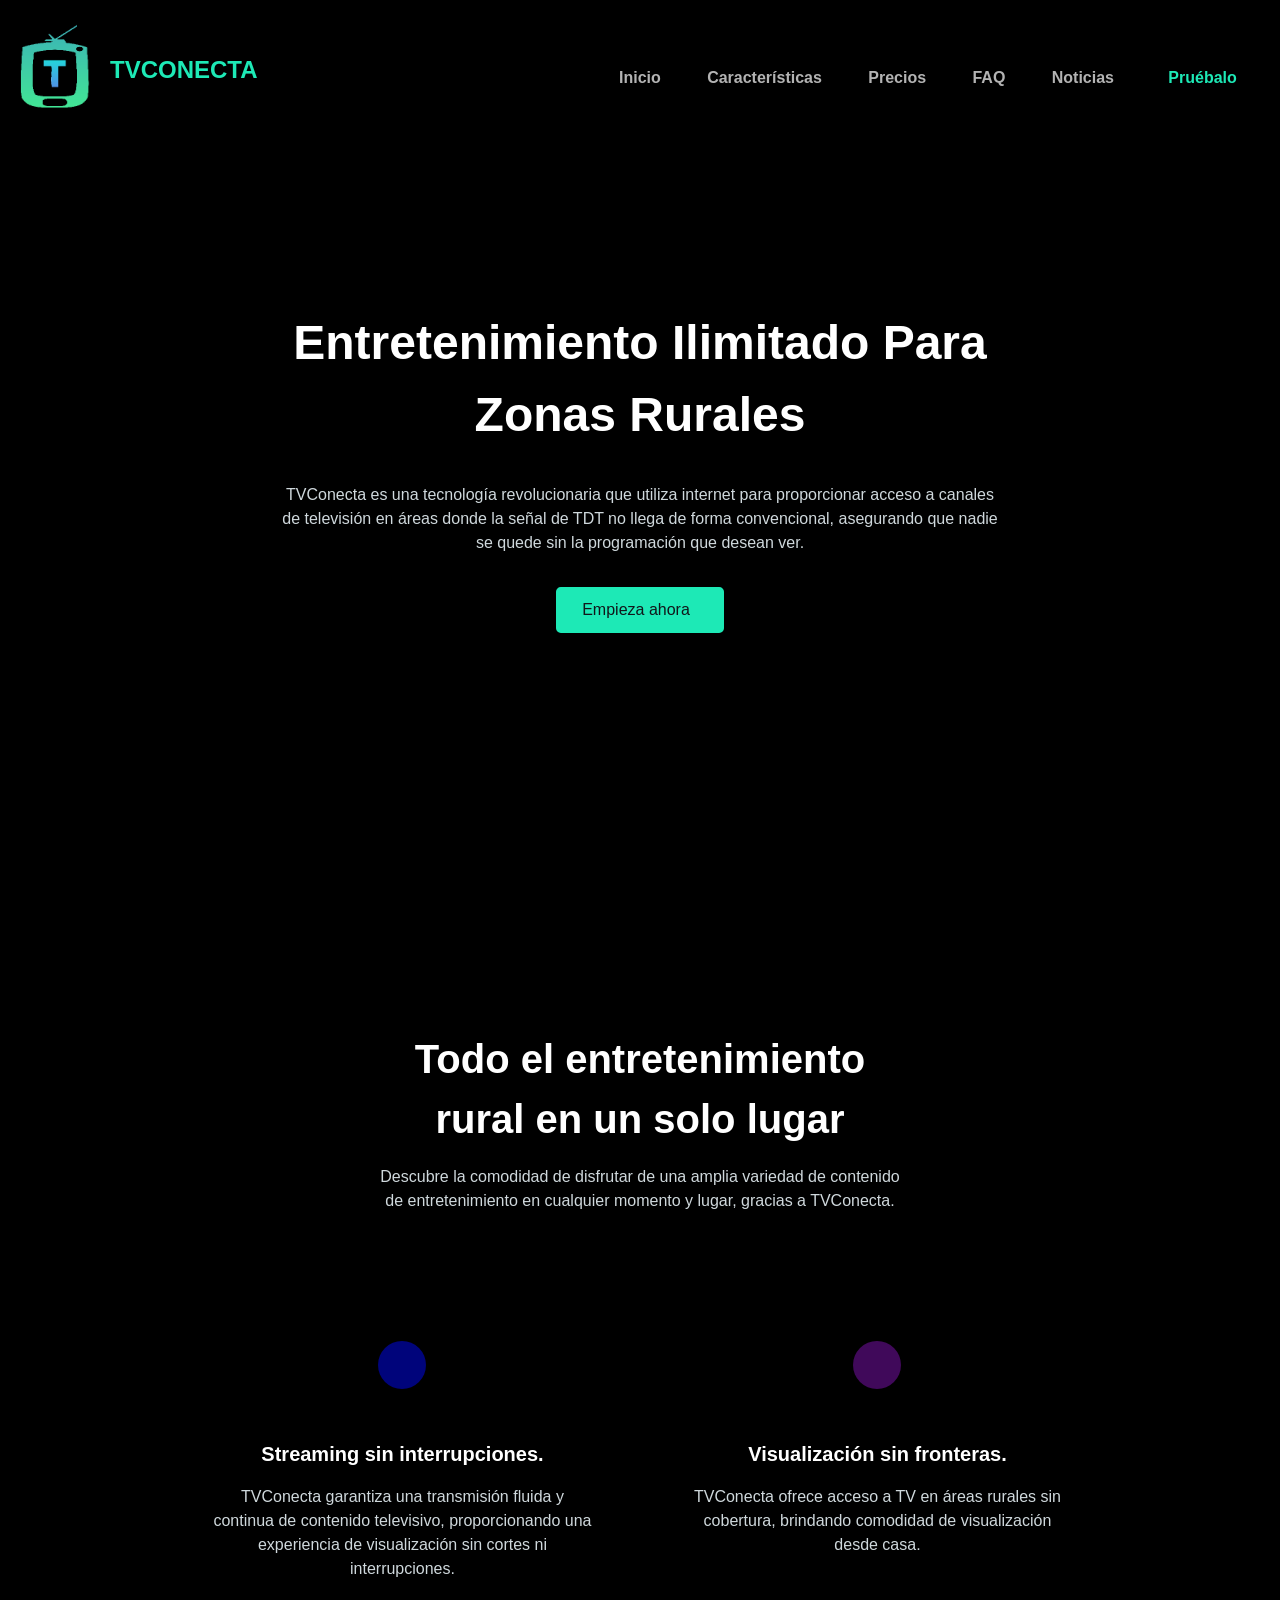
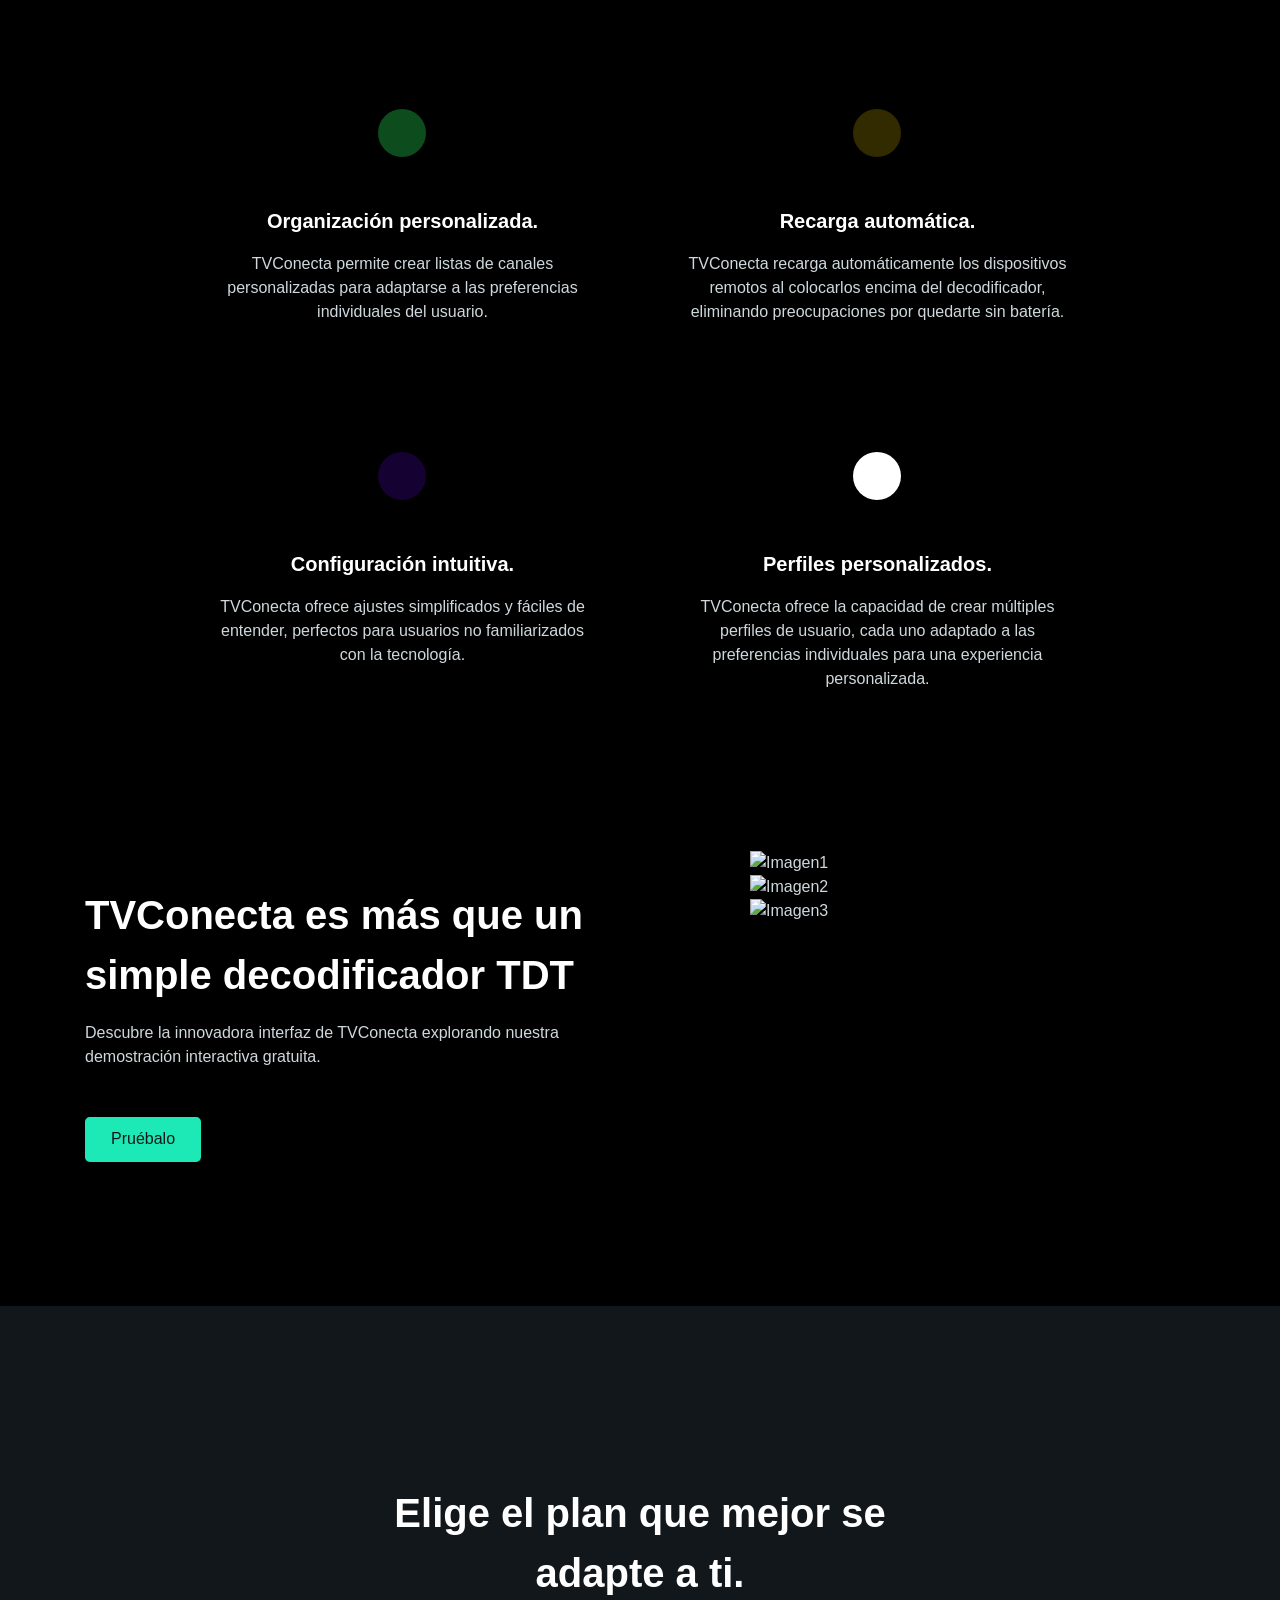
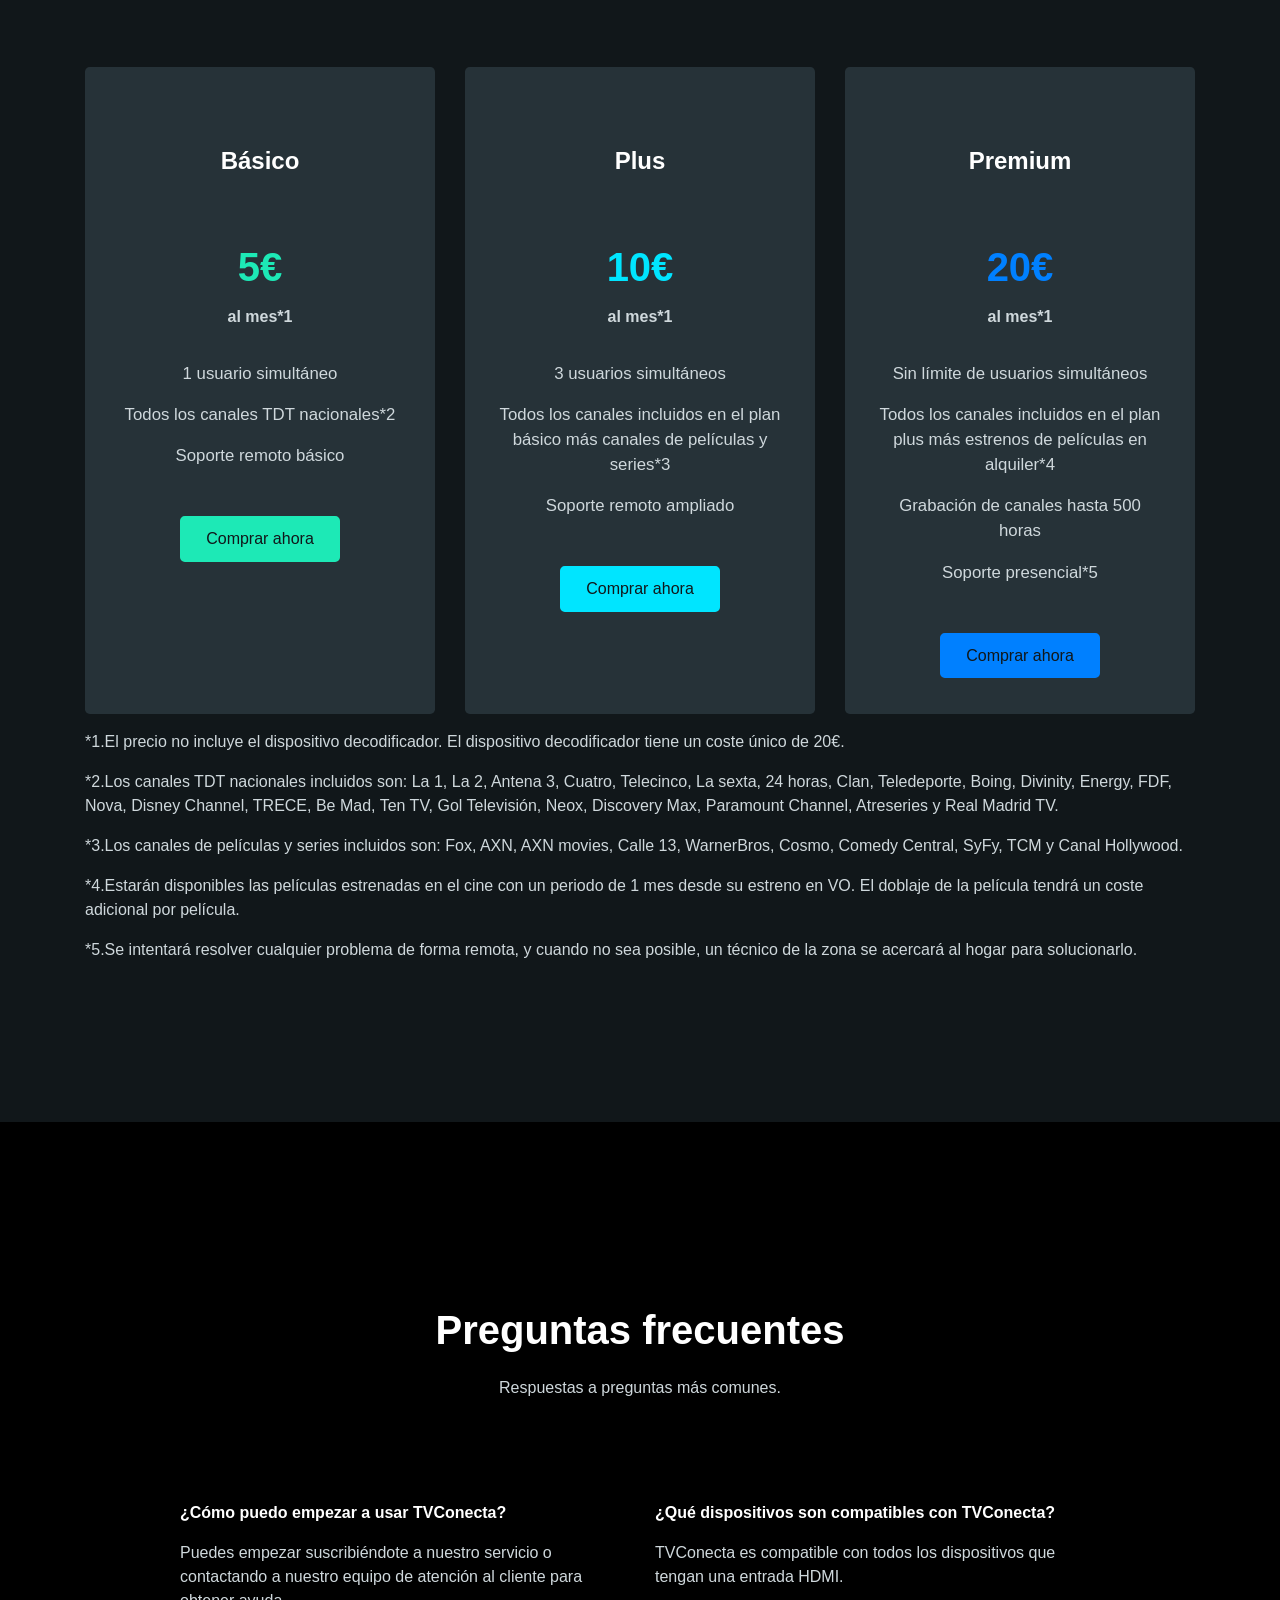
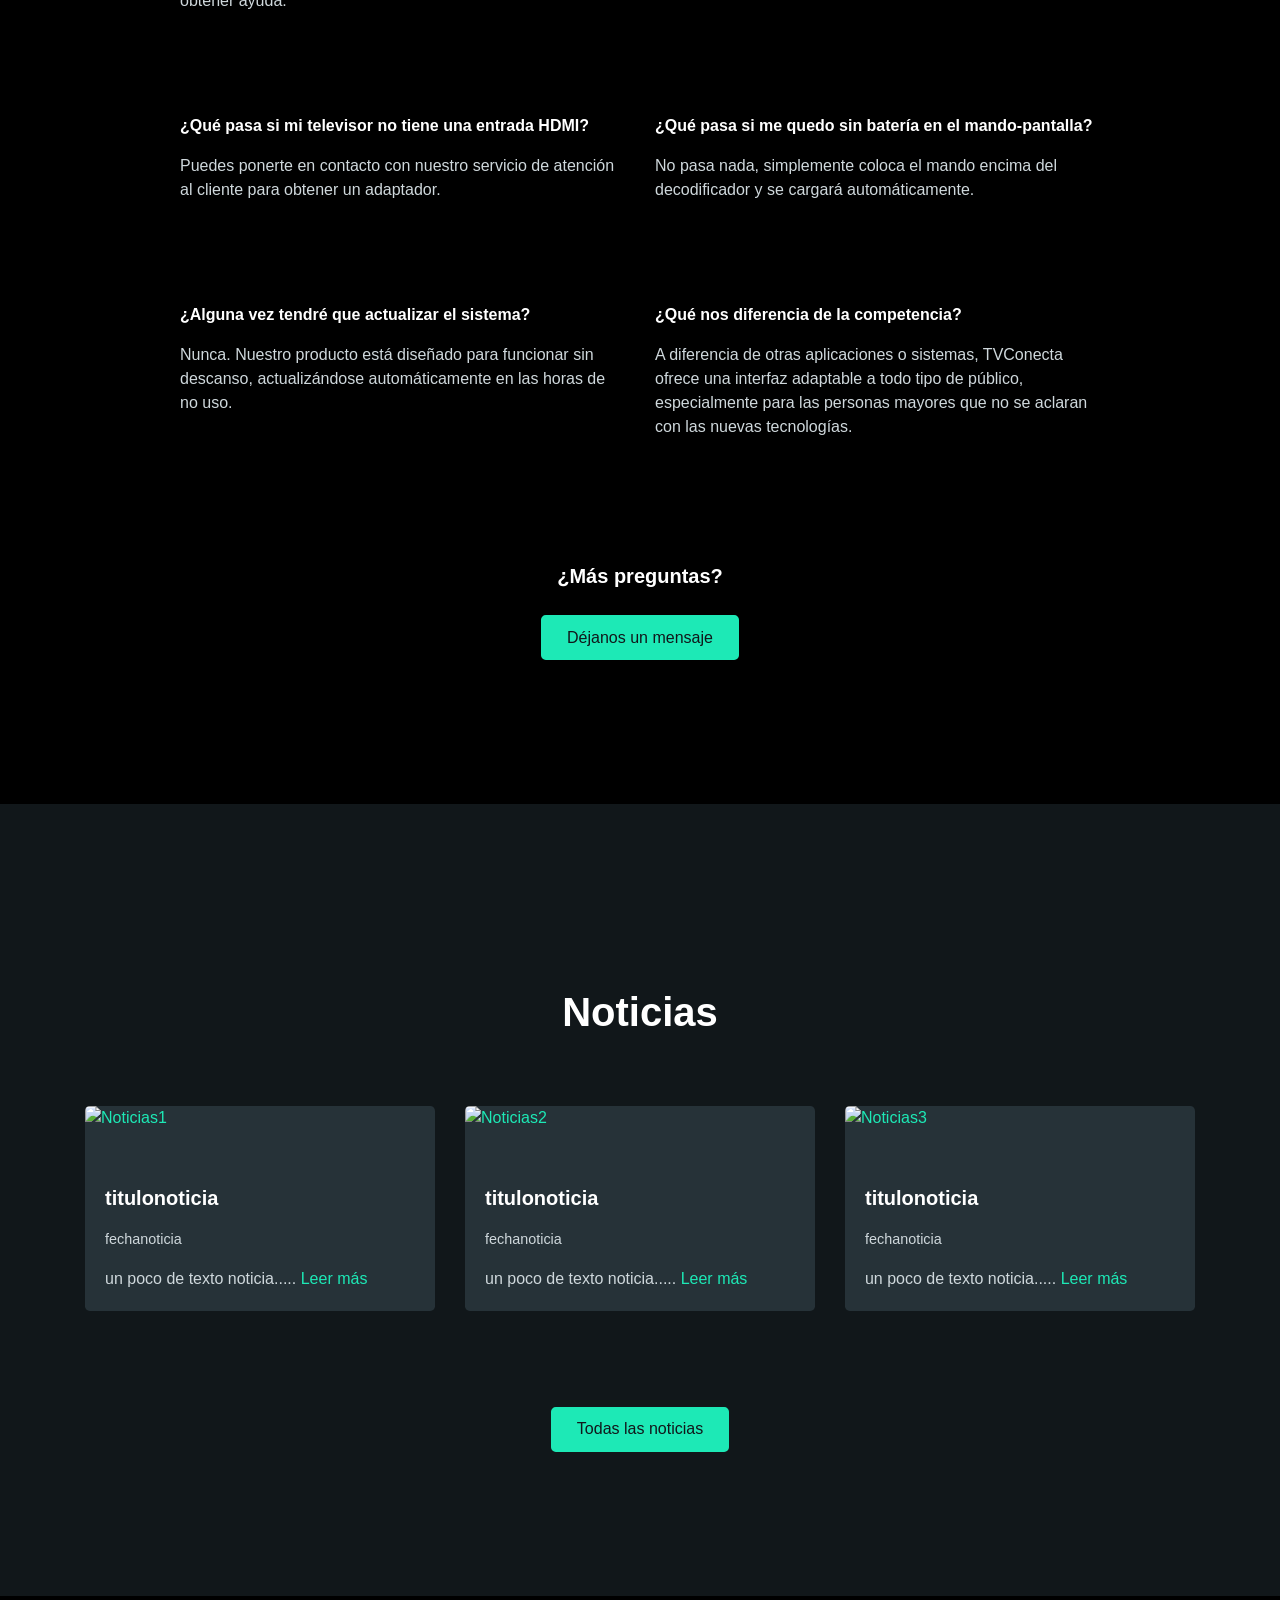
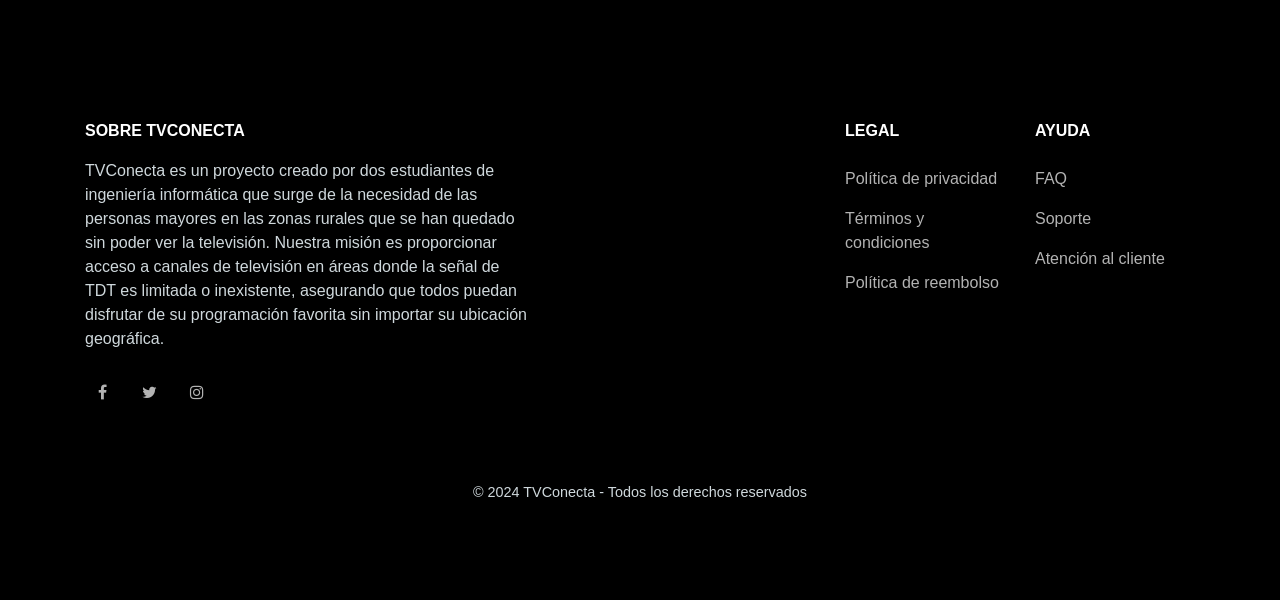
==== commit 8e3fa7d7: "commit" ====
--- a/index.html
+++ b/index.html
@@ -50,7 +50,7 @@
                             <a class="nav-link page-scroll" href="#faq">FAQ</a>
                         </li>
                         <li class="nav-item">
-                            <a class="nav-link page-scroll" href="#blog">Blog</a>
+                            <a class="nav-link page-scroll" href="#news">Noticias</a>
                         </li>
                         <li class="nav-item">
                             <a class="nav-link page-scroll d-flex flex-row align-items-center text-primary" href="#">
@@ -329,7 +329,7 @@
     </section>
 
     <!--news section-->
-    <section class="py-7 bg-dark section-angle top-left bottom-left" id="blog">
+    <section class="py-7 bg-dark section-angle top-left bottom-left" id="news">
         <div class="container">
             <div class="row">
                 <div class="col-md-6 mx-auto text-center">
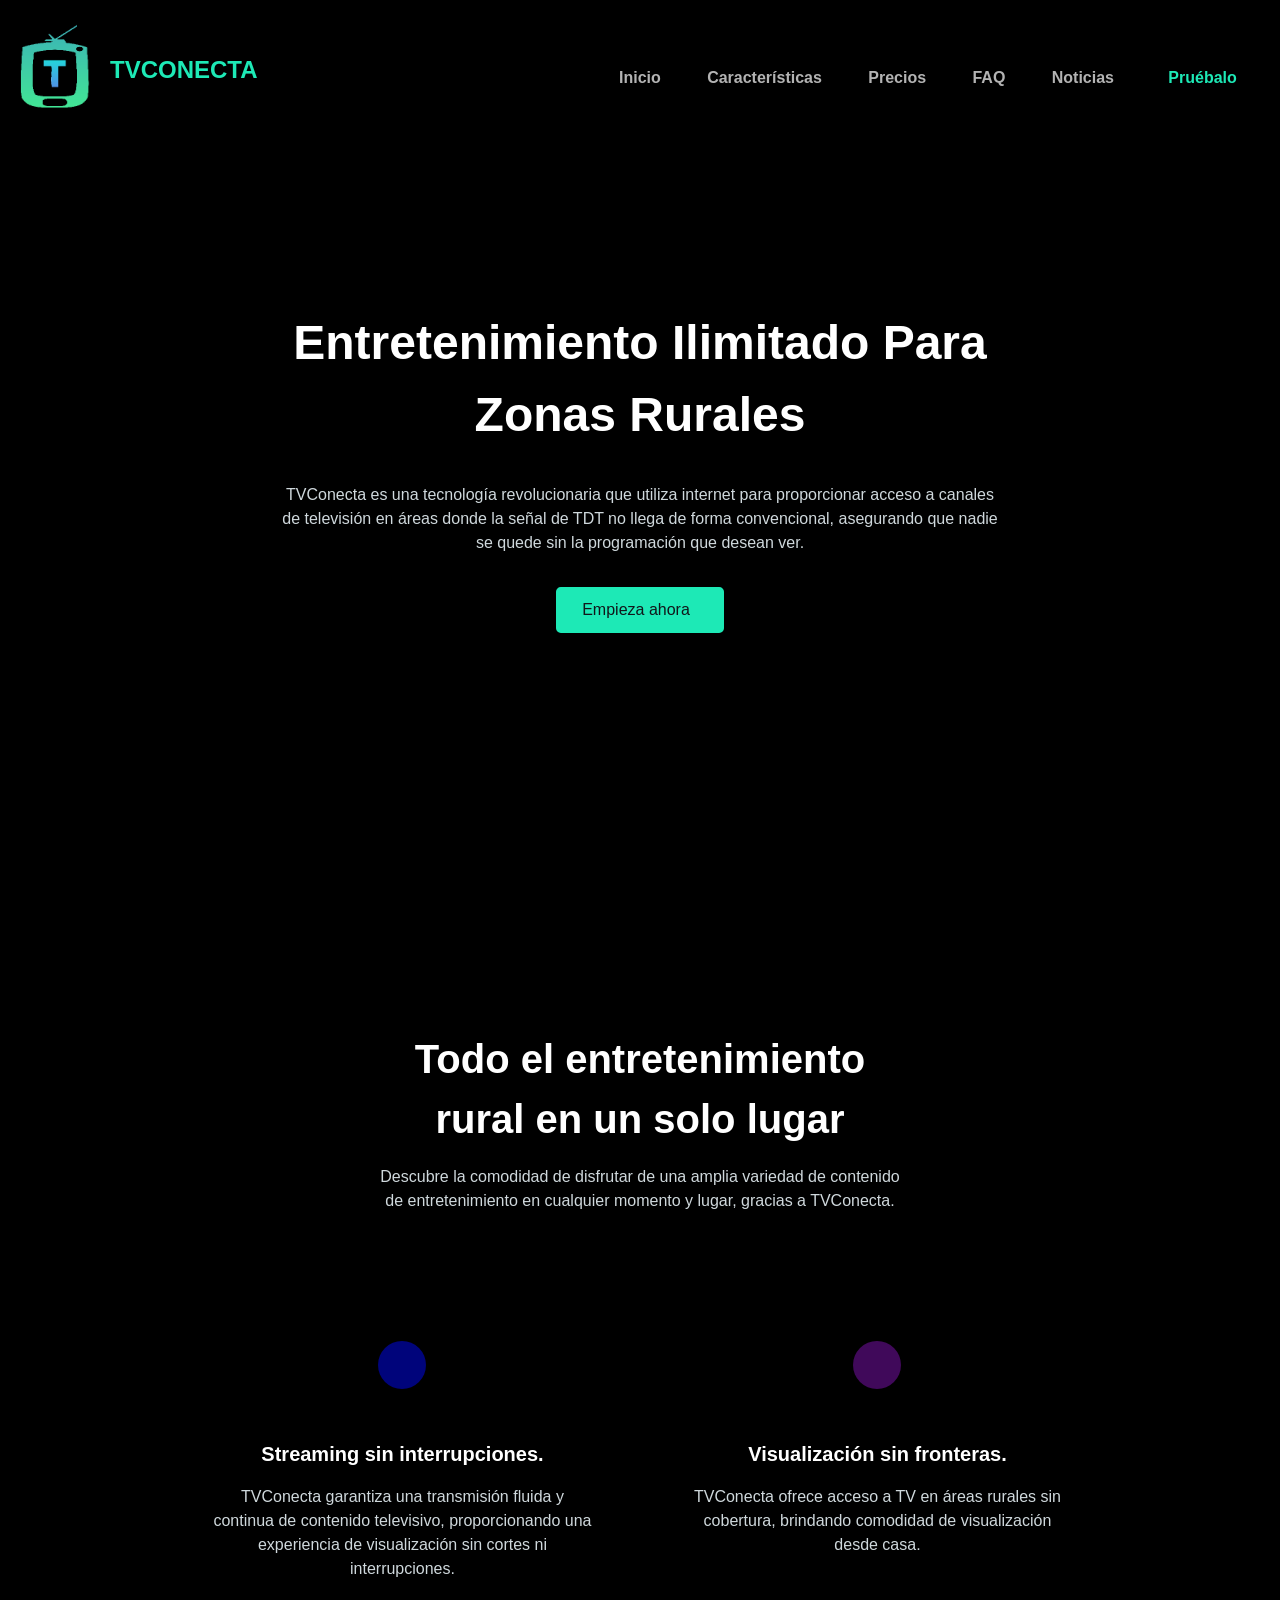
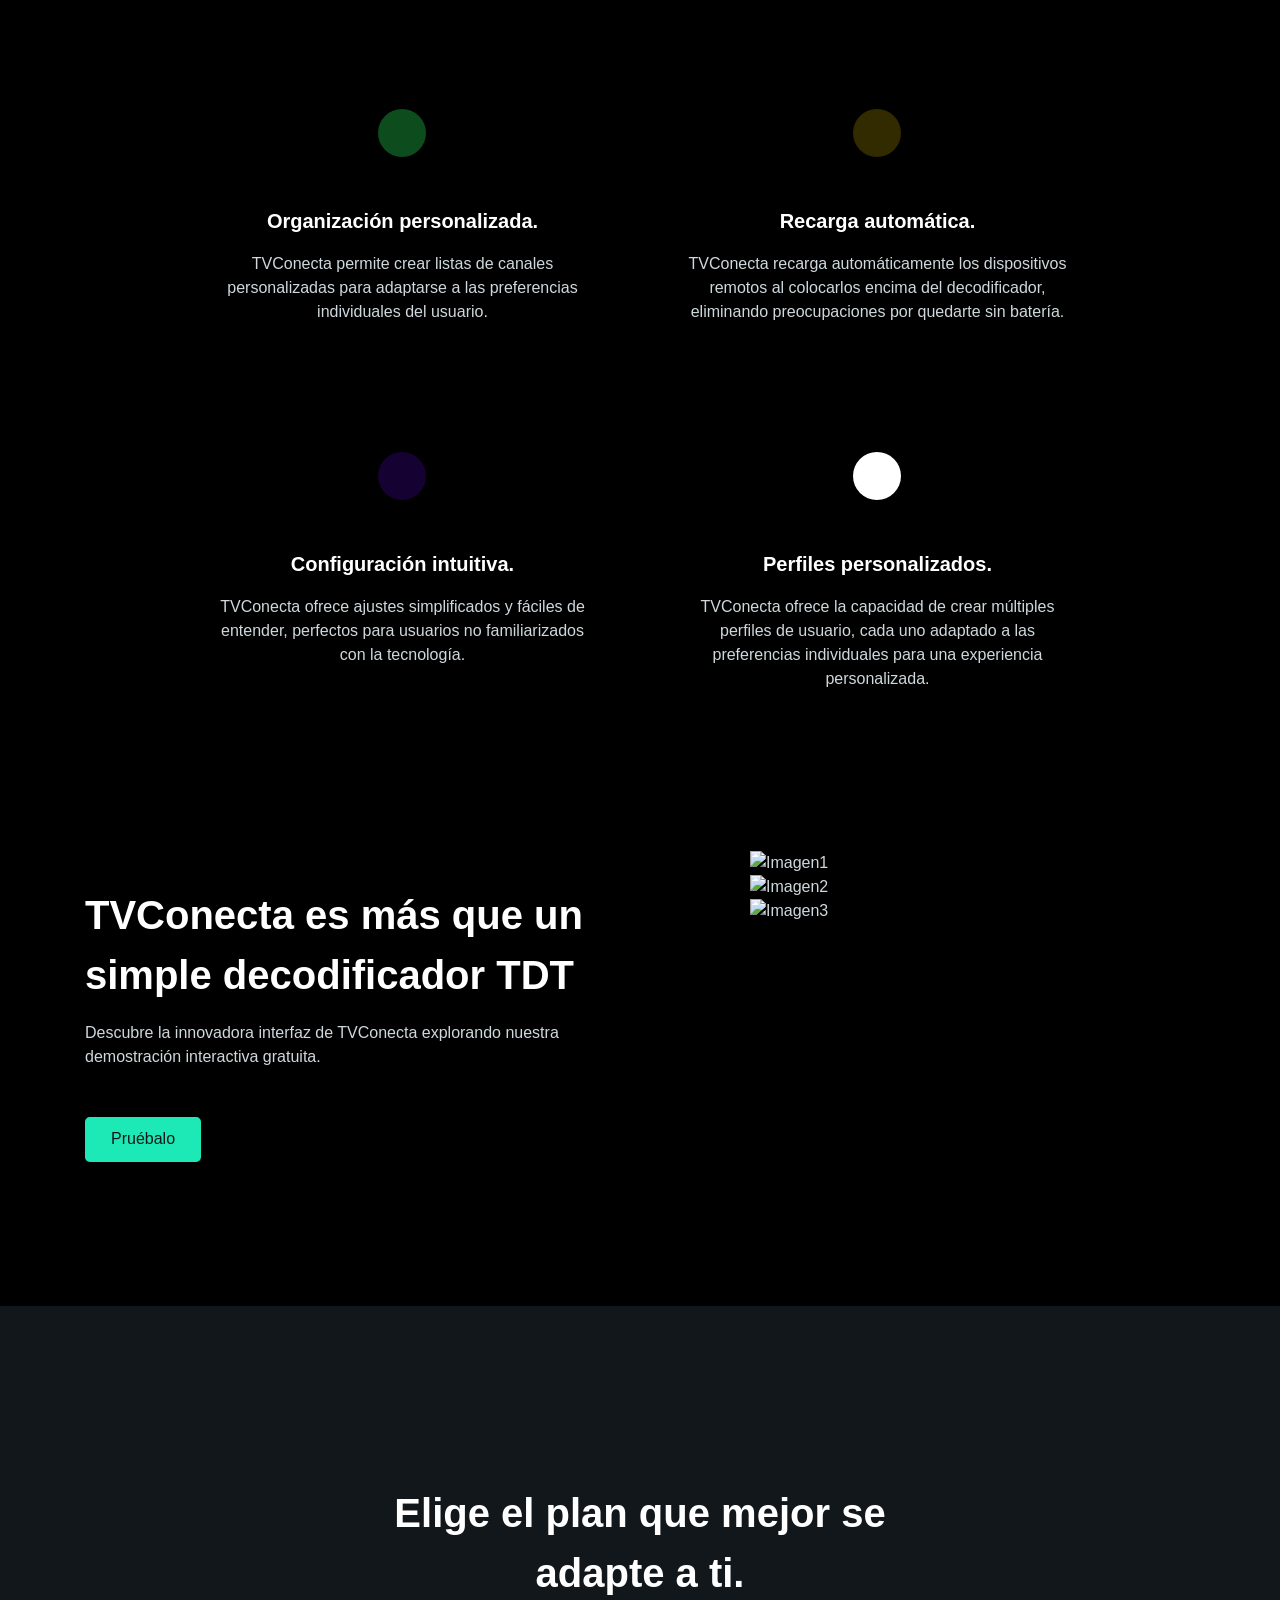
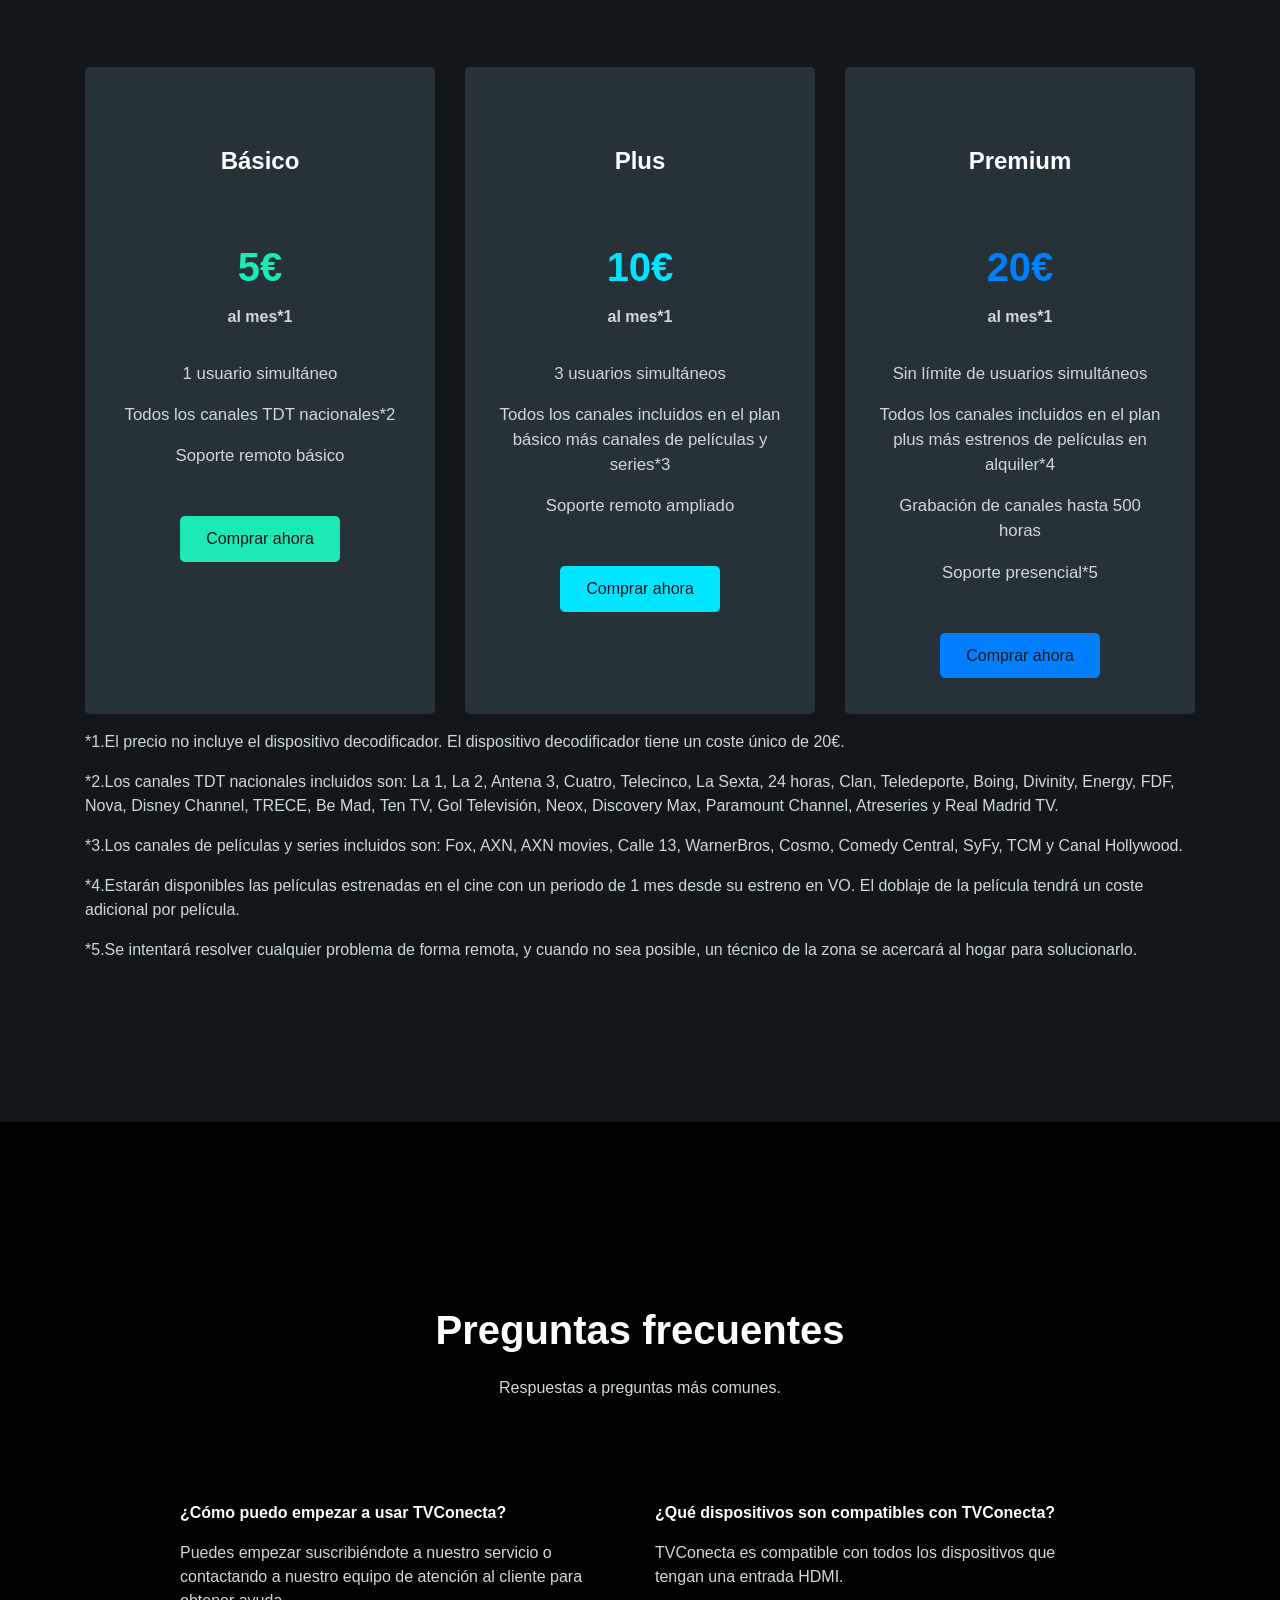
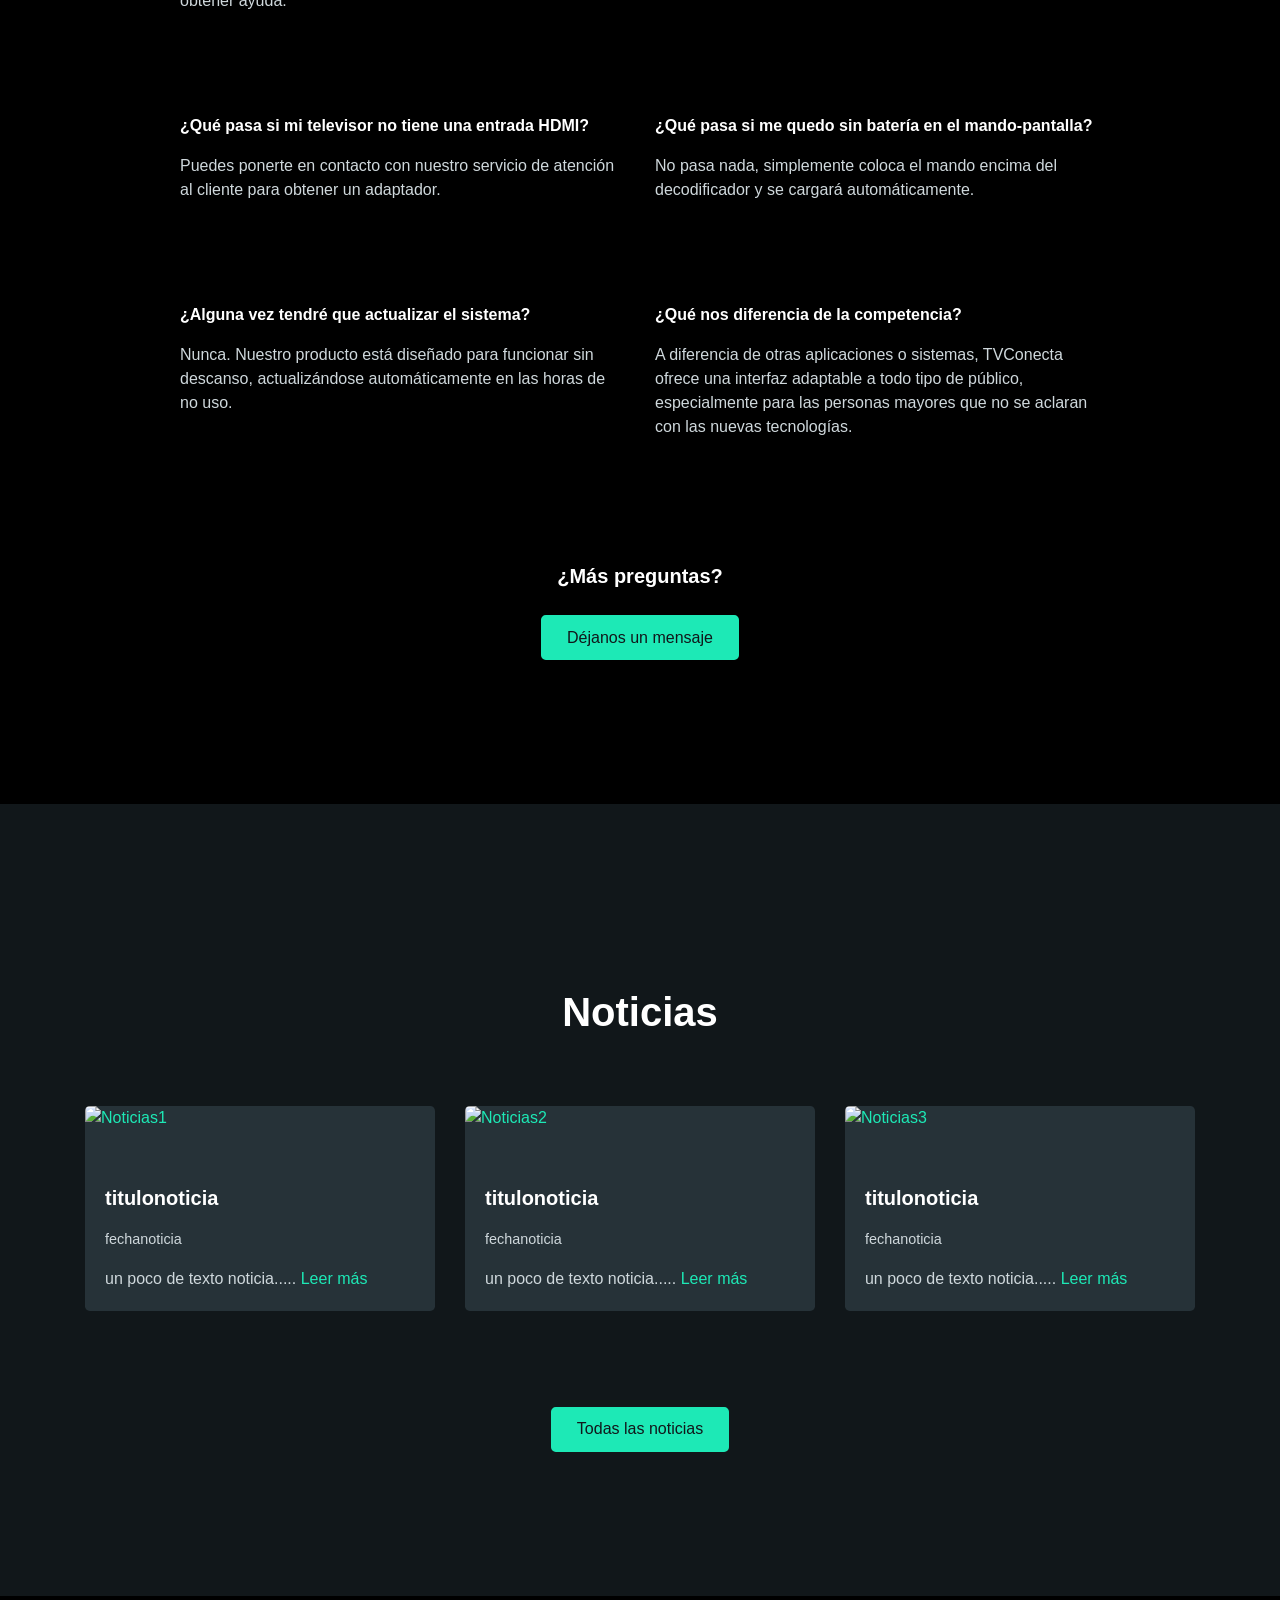
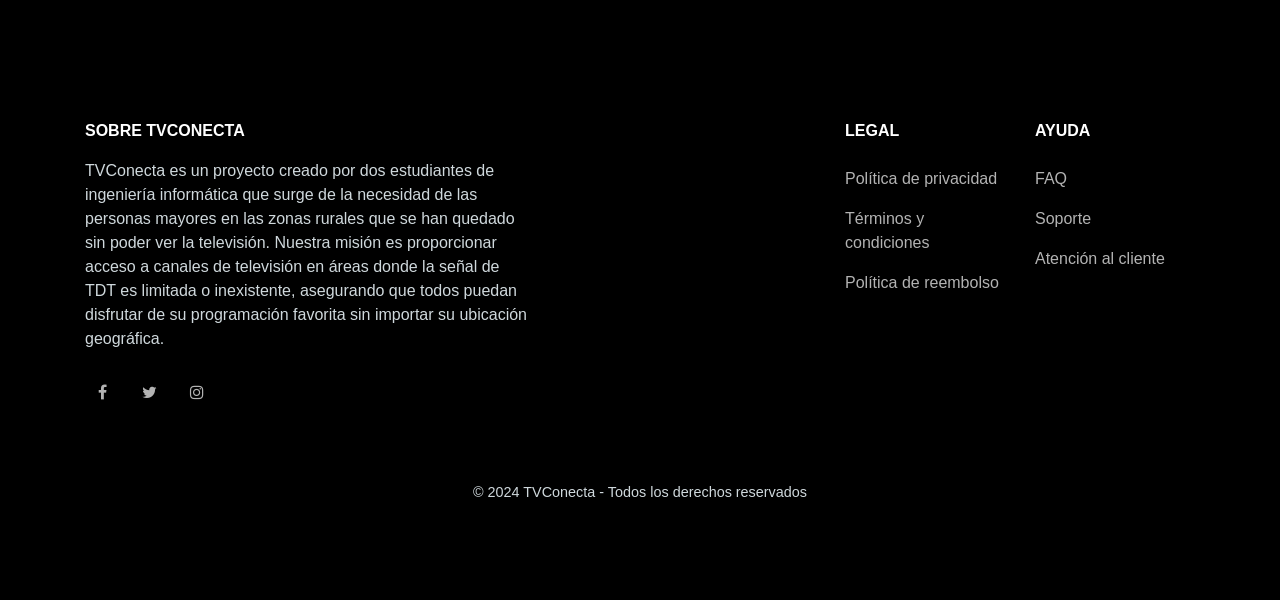
==== commit 8cefb6ff: "commit" ====
--- a/index.html
+++ b/index.html
@@ -247,7 +247,7 @@
                         El dispositivo decodificador tiene un coste único de 20€.
                     </p>
                     <p class="">*2.Los canales TDT nacionales incluidos son: 
-                        La 1, La 2, Antena 3, Cuatro, Telecinco, La sexta, 24 horas, 
+                        La 1, La 2, Antena 3, Cuatro, Telecinco, La Sexta, 24 horas, 
                         Clan, Teledeporte, Boing, Divinity, Energy, FDF, 
                         Nova, Disney Channel, TRECE, Be Mad, Ten TV, Gol Televisión, 
                         Neox, Discovery Max, Paramount Channel, Atreseries y Real Madrid TV.
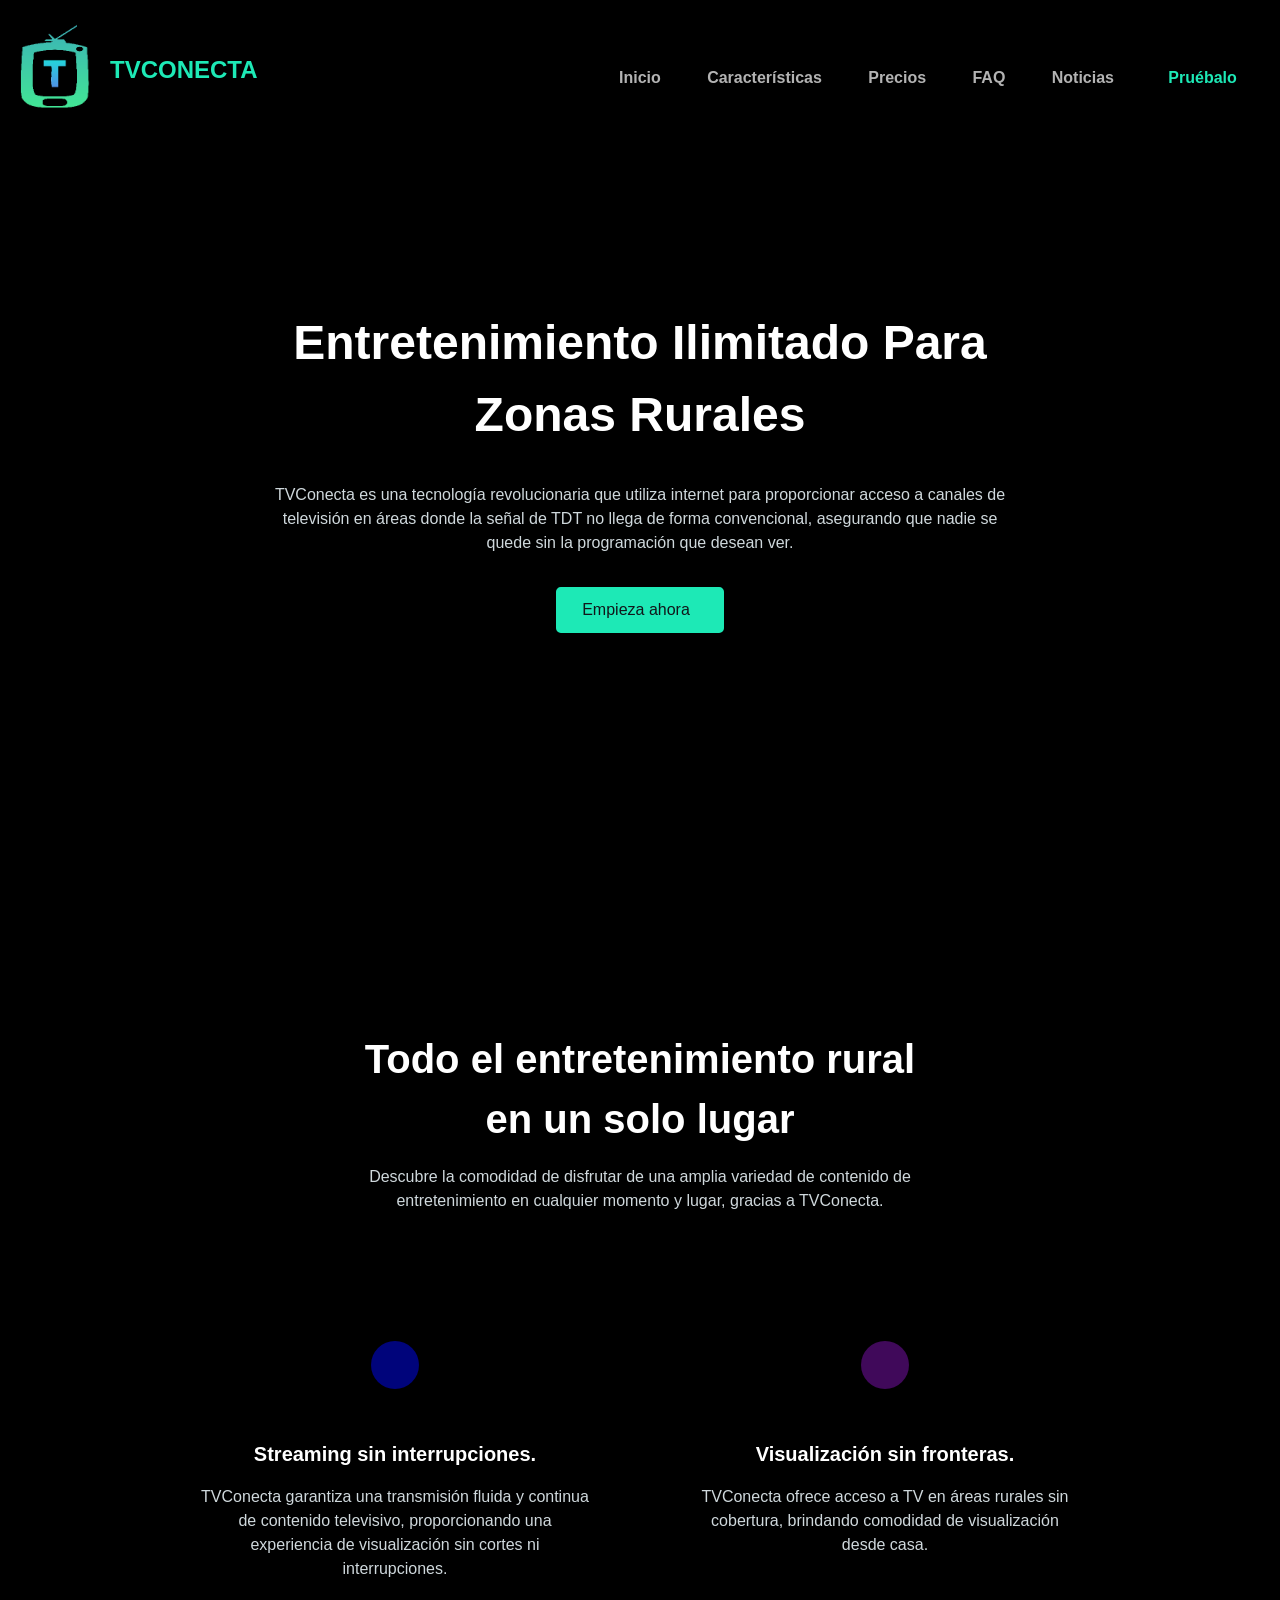
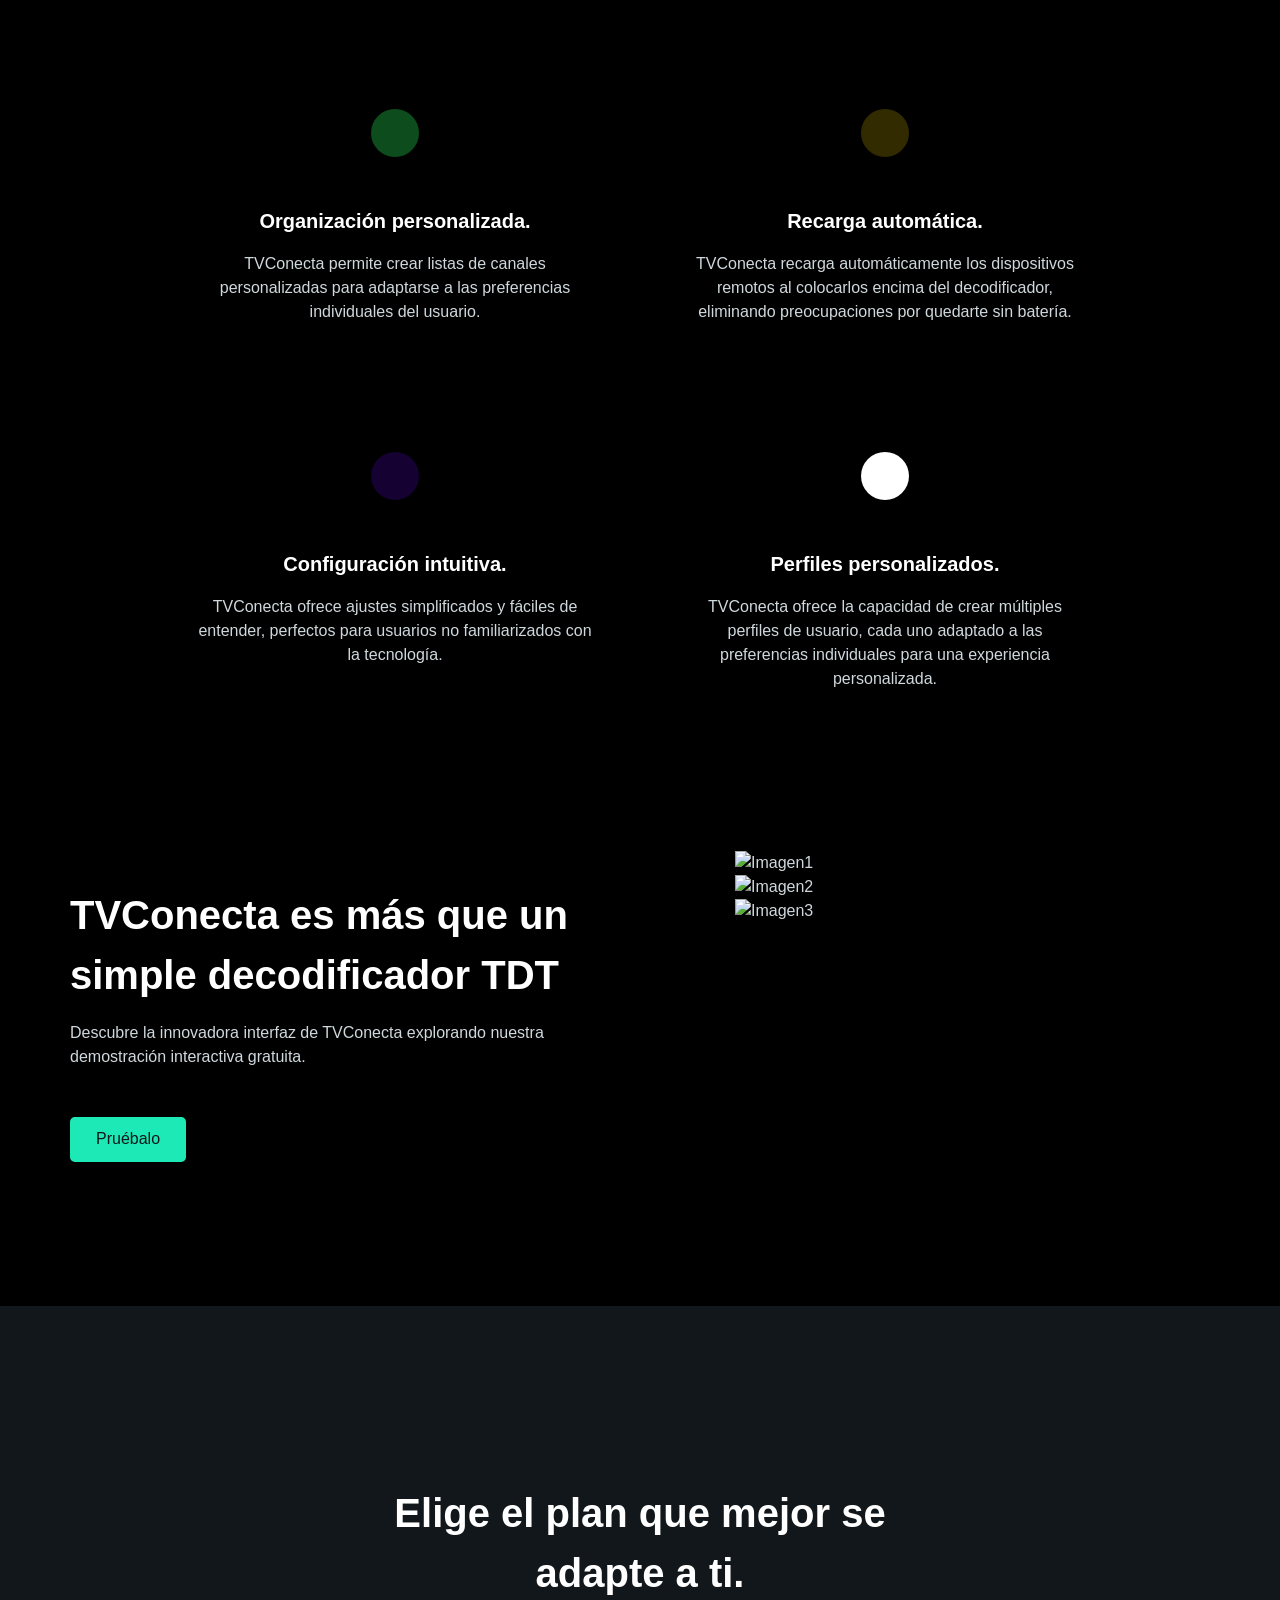
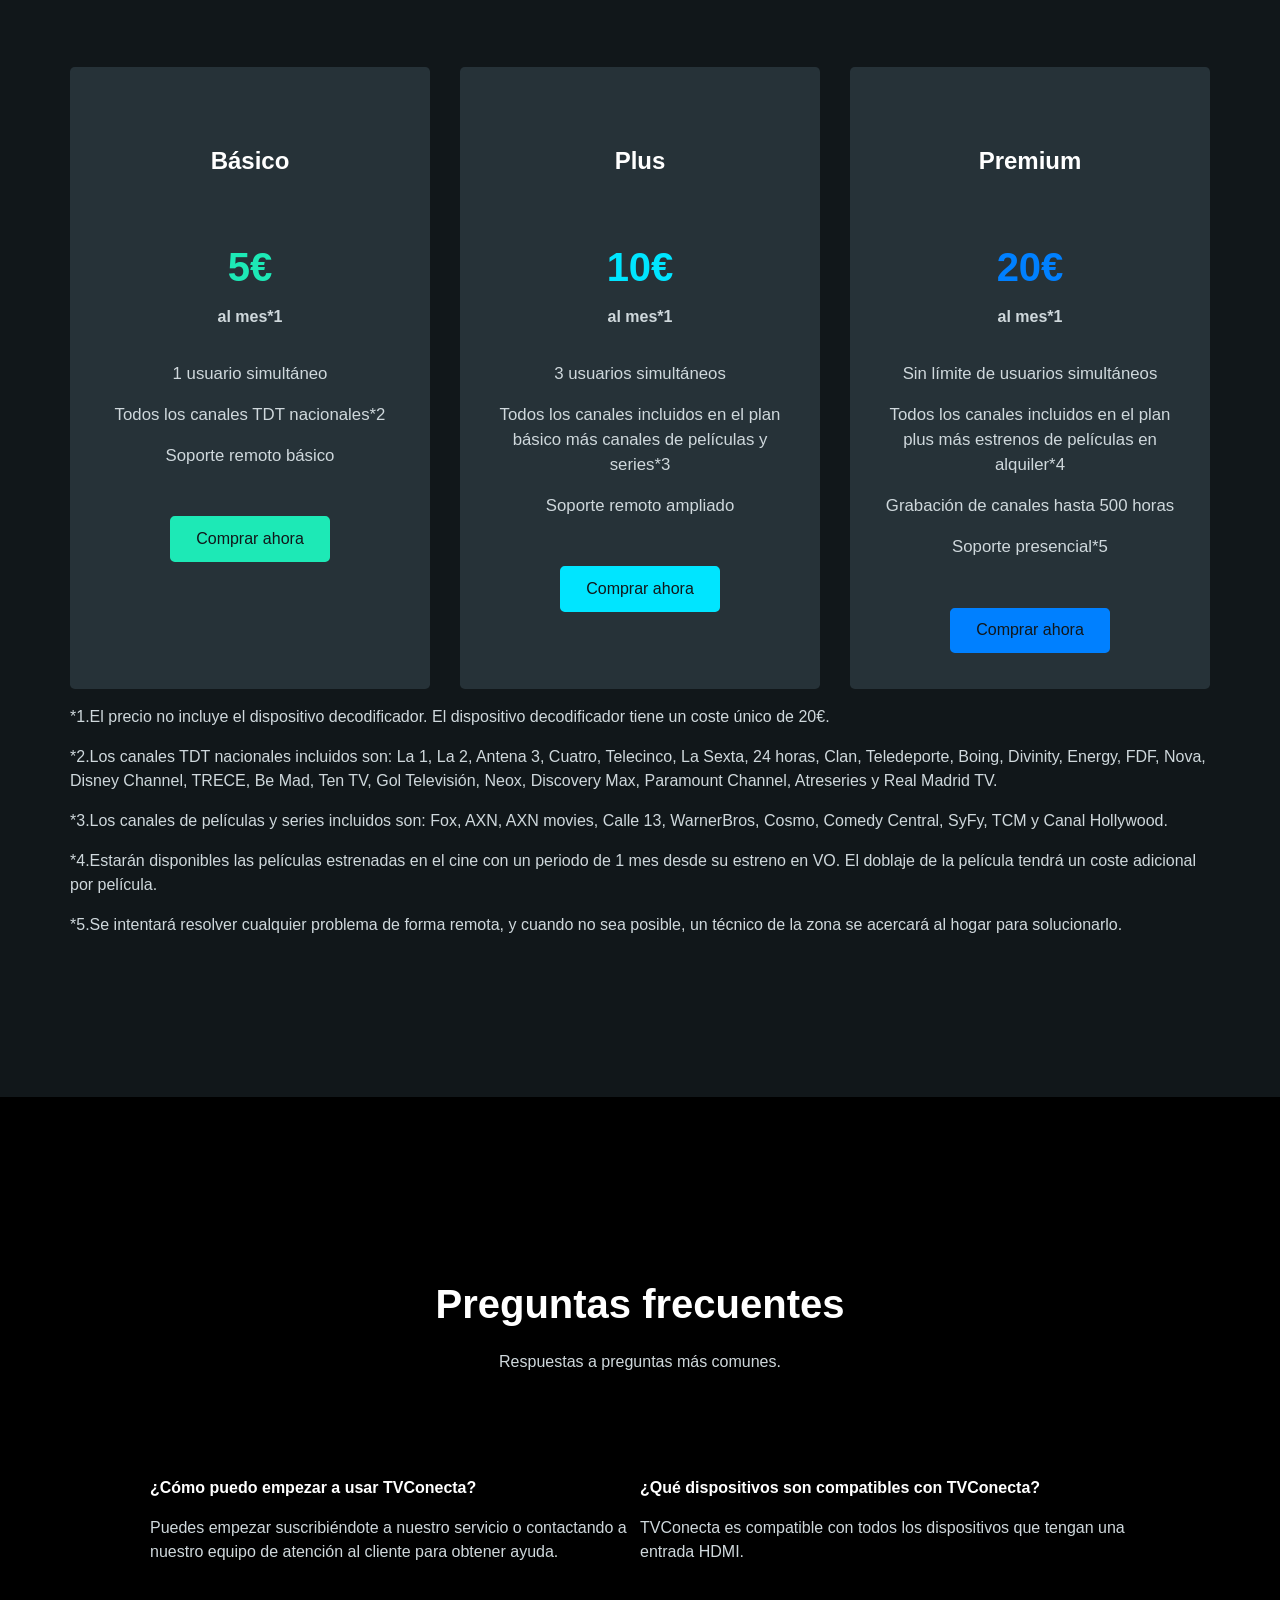
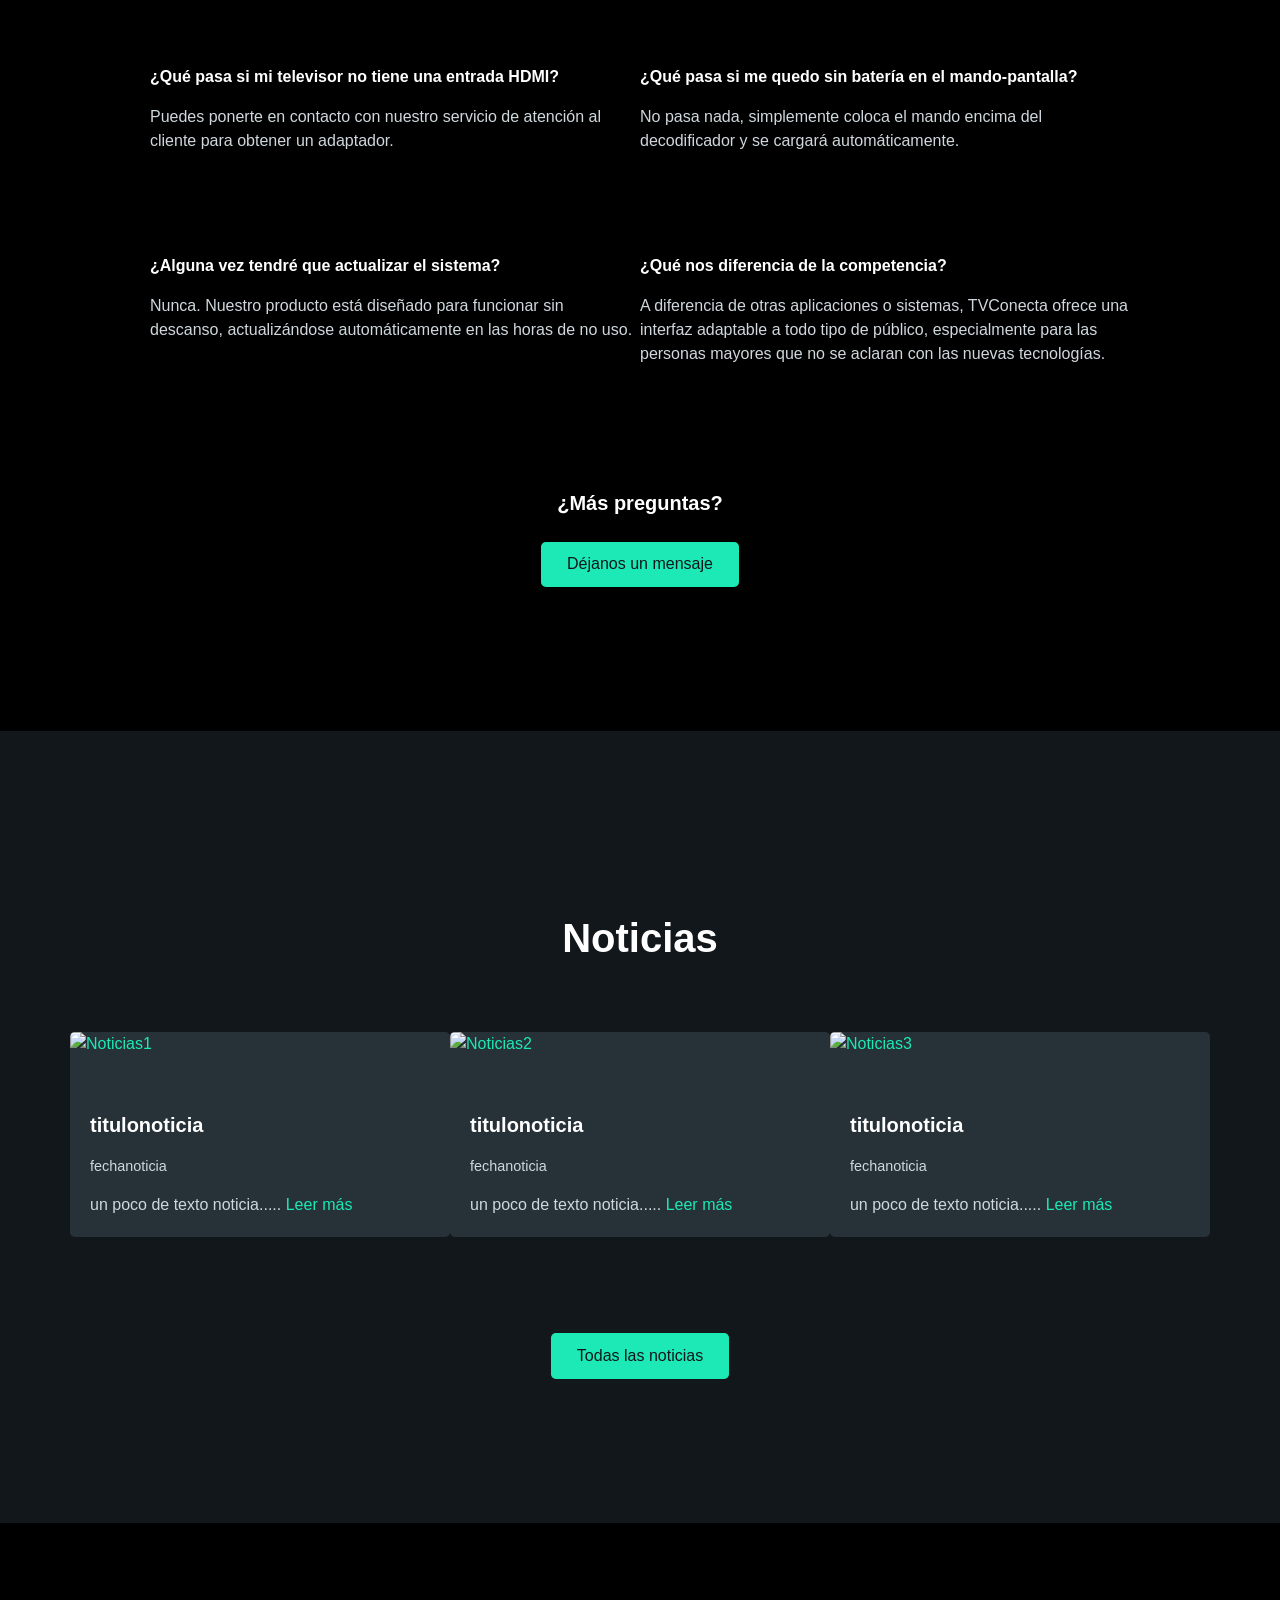
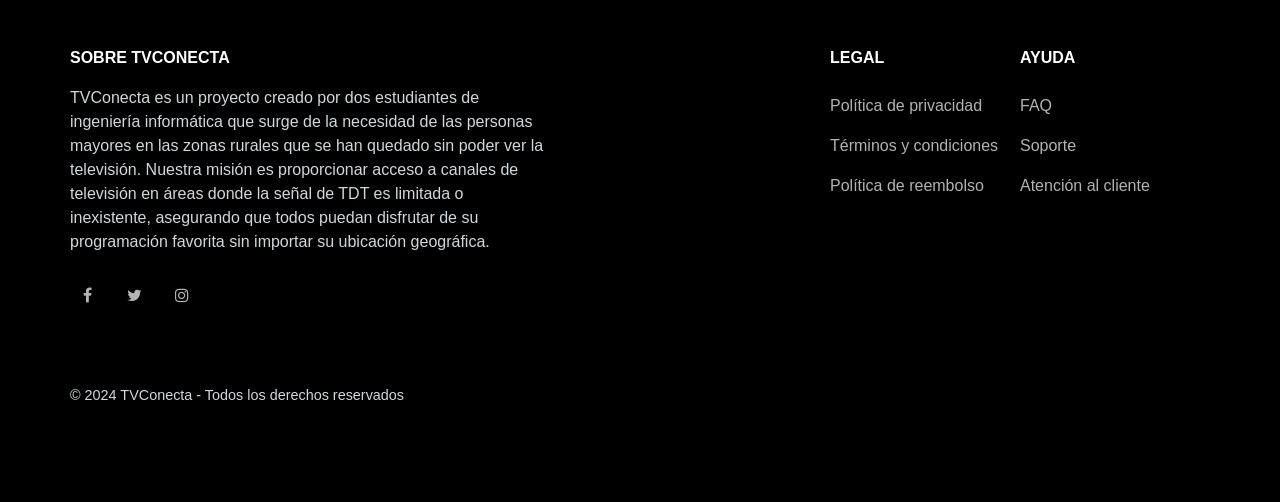
==== commit 32fa98f4: "commit" ====
--- a/index.html
+++ b/index.html
@@ -5,7 +5,7 @@
     <meta charset="UTF-8">
     <meta name="viewport" content="width=device-width, initial-scale=1, shrink-to-fit=no">
     <title>TVConecta - Conectando a la España rural</title>
-    <meta name="description"
+    <meta name="Descripción"
         content="TVConecta es una tecnología que permite llevar la televisión a zonas de sombra." />
     <link rel="icon" href="img/icon.png" type="image/x-icon">
 
@@ -17,11 +17,16 @@
     <link rel="stylesheet" href="https://cdnjs.cloudflare.com/ajax/libs/slick-carousel/1.8.1/slick-theme.min.css">
 
     <link rel="stylesheet" href="css/styles.css">
+
+    <script src="https://code.jquery.com/jquery-3.2.1.min.js"></script>
+    <script src="https://cdnjs.cloudflare.com/ajax/libs/popper.js/1.12.9/umd/popper.min.js"></script>
+    <script src="https://maxcdn.bootstrapcdn.com/bootstrap/4.0.0/js/bootstrap.min.js"></script>
+    <script src="https://cdnjs.cloudflare.com/ajax/libs/feather-icons/4.7.3/feather.min.js"></script>
+    <script src="https://cdnjs.cloudflare.com/ajax/libs/slick-carousel/1.8.1/slick.min.js"></script>
+    <script src="js/scripts.js"></script>
 </head>
 
 <body>
-
-    <!--navigation-->
     <section class="smart-scroll">
         <div class="container-fluid">
             <nav class="navbar navbar-expand-md navbar-dark">
@@ -54,7 +59,7 @@
                         </li>
                         <li class="nav-item">
                             <a class="nav-link page-scroll d-flex flex-row align-items-center text-primary" href="#">
-                                <em data-feather="layout" width="18" height="18" class="mr-2"></em>
+                                <em data-feather="play" width="18" height="18" class="mr-2"></em>
                                 Pruébalo
                             </a>
                         </li>
@@ -64,7 +69,6 @@
         </div>
     </section>
 
-    <!--hero header-->
     <section class="py-7 py-md-0 bg-hero" id="home">
         <div class="container">
             <div class="row vh-md-100">
@@ -82,13 +86,13 @@
         </div>
     </section>
 
-    <!-- features section -->
+    <!-- características -->
     <section class="pt-6 pb-7" id="features">
         <div class="container">
             <div class="row">
                 <div class="col-md-6 mx-auto text-center">
                     <h2 class="heading-black">Todo el entretenimiento rural en un solo lugar</h2>
-                    <p class="text-muted lead"><p>Descubre la comodidad de disfrutar de una amplia variedad de contenido 
+                    <p><p>Descubre la comodidad de disfrutar de una amplia variedad de contenido 
                         de entretenimiento en cualquier momento y lugar, gracias a TVConecta.</p>
                 </p>
                 </div>
@@ -97,43 +101,43 @@
                 <div class="col-md-10 mx-auto">
                     <div class="row feature-boxes">
                         <div class="col-md-6 box">
-                            <div class="icon-box box-primary">
+                            <div class="icon-box box-tv">
                                 <div class="icon-box-inner">
                                     <span data-feather="tv" width="35" height="35"></span>
                                 </div>
                             </div>
                             <h5>Streaming sin interrupciones.</h5>
-                            <p class="text-muted">TVConecta garantiza una transmisión fluida y continua de contenido televisivo, 
+                            <p>TVConecta garantiza una transmisión fluida y continua de contenido televisivo, 
                                 proporcionando una experiencia de visualización sin cortes ni interrupciones.</p>
                         </div>
                         <div class="col-md-6 box">
-                            <div class="icon-box box-success">
+                            <div class="icon-box box-house">
                                 <div class="icon-box-inner">
                                     <span data-feather="home" width="35" height="35"></span>
                                 </div>
                             </div>
                             <h5>Visualización sin fronteras.</h5>
-                            <p class="text-muted">TVConecta ofrece acceso a TV en áreas rurales sin cobertura, brindando 
+                            <p>TVConecta ofrece acceso a TV en áreas rurales sin cobertura, brindando 
                                 comodidad de visualización desde casa.</p>
                         </div>
                         <div class="col-md-6 box">
-                            <div class="icon-box box-danger">
+                            <div class="icon-box box-list">
                                 <div class="icon-box-inner">
                                     <span data-feather="list" width="35" height="35"></span>
                                 </div>
                             </div>
                             <h5>Organización personalizada.</h5>
-                            <p class="text-muted">TVConecta permite crear listas de canales personalizadas para adaptarse 
+                            <p>TVConecta permite crear listas de canales personalizadas para adaptarse 
                                 a las preferencias individuales del usuario.</p>
                         </div>
                         <div class="col-md-6 box">
-                            <div class="icon-box box-info">
+                            <div class="icon-box box-battery">
                                 <div class="icon-box-inner">
                                     <span data-feather="battery-charging" width="35" height="35"></span>
                                 </div>
                             </div>
                             <h5>Recarga automática.</h5>
-                            <p class="text-muted">TVConecta recarga automáticamente los dispositivos remotos al colocarlos 
+                            <p>TVConecta recarga automáticamente los dispositivos remotos al colocarlos 
                                 encima del decodificador, eliminando preocupaciones por quedarte sin batería.</p>
                         </div>
                         <div class="col-md-6 box">
@@ -143,7 +147,7 @@
                                 </div>
                             </div>
                             <h5>Configuración intuitiva.</h5>
-                            <p class="text-muted">TVConecta ofrece ajustes simplificados y fáciles de entender, perfectos 
+                            <p>TVConecta ofrece ajustes simplificados y fáciles de entender, perfectos 
                                 para usuarios no familiarizados con la tecnología.</p>
                         </div>
                         <div class="col-md-6 box">
@@ -153,7 +157,7 @@
                                 </div>
                             </div>
                             <h5>Perfiles personalizados.</h5>
-                            <p class="hola">TVConecta ofrece la capacidad de crear múltiples perfiles de usuario, 
+                            <p>TVConecta ofrece la capacidad de crear múltiples perfiles de usuario, 
                                 cada uno adaptado a las preferencias individuales para una experiencia personalizada.</p>
                         </div>
                     </div>
@@ -180,7 +184,7 @@
         </div>
     </section>
 
-    <!--pricing section-->
+    <!--precios-->
     <section class="py-7 bg-dark section-angle top-right bottom-right" id="pricing">
         <div class="container">
             <div class="row">
@@ -188,7 +192,6 @@
                     <h2 class="text-white heading-black">Elige el plan que mejor se adapte a ti.</h2>
                 </div>
             </div>
-            <!--pricing tables-->
             <div class="row pt-5 pricing-table">
                 <div class="col-12 mx-auto">
                     <div class="card-deck pricing-table">
@@ -268,7 +271,7 @@
         </div>
     </section>
 
-    <!--faq section-->
+    <!--preguntas frecuentes-->
     <section class="py-7" id="faq">
         <div class="container">
             <div class="row">
@@ -328,7 +331,7 @@
         </div>
     </section>
 
-    <!--news section-->
+    <!--noticias-->
     <section class="py-7 bg-dark section-angle top-left bottom-left" id="news">
         <div class="container">
             <div class="row">
@@ -388,7 +391,7 @@
         </div>
     </section>
 
-    <!--footer-->
+    <!--pie de pagina-->
     <footer class="py-6">
         <div class="container">
             <div class="row">
@@ -435,19 +438,8 @@
             </div>
         </div>
     </footer>
-
-    <!--scroll to top-->
     <div class="scroll-top">
         <i class="fa fa-angle-up" aria-hidden="true"></i>
     </div>
-
-    <!-- jQuery first, then Popper.js, then Bootstrap JS -->
-    <script src="https://code.jquery.com/jquery-3.2.1.min.js"></script>
-    <script src="https://cdnjs.cloudflare.com/ajax/libs/popper.js/1.12.9/umd/popper.min.js"></script>
-    <script src="https://maxcdn.bootstrapcdn.com/bootstrap/4.0.0/js/bootstrap.min.js"></script>
-    <script src="https://cdnjs.cloudflare.com/ajax/libs/feather-icons/4.7.3/feather.min.js"></script>
-    <script src="https://cdnjs.cloudflare.com/ajax/libs/slick-carousel/1.8.1/slick.min.js"></script>
-    <script src="js/scripts.js"></script>
 </body>
-
 </html>
--- a/css/styles.css
+++ b/css/styles.css
@@ -114,8 +114,6 @@
     .container {
       max-width: 1140px; } }
 
-
-
 .row {
   display: -ms-flexbox;
   display: flex;
@@ -123,27 +121,6 @@
       flex-wrap: wrap;
   margin-right: -15px;
   margin-left: -15px; }
-
-.no-gutters {
-  margin-right: 0;
-  margin-left: 0; }
-  .no-gutters > .col,
-  .no-gutters > [class*="col-"] {
-    padding-right: 0;
-    padding-left: 0; }
-
-.col-1, .col-2, .col-3, .col-4, .col-5, .col-6, .col-7, .col-8, .col-9, .col-10, .col-11, .col-12, .col,
-.col-auto, .col-sm-1, .col-sm-2, .col-sm-3, .col-sm-4, .col-sm-5, .col-sm-6, .col-sm-7, .col-sm-8, .col-sm-9, .col-sm-10, .col-sm-11, .col-sm-12, .col-sm,
-.col-sm-auto, .col-md-1, .col-md-2, .col-md-3, .col-md-4, .col-md-5, .col-md-6, .col-md-7, .col-md-8, .col-md-9, .col-md-10, .col-md-11, .col-md-12, .col-md,
-.col-md-auto, .col-lg-1, .col-lg-2, .col-lg-3, .col-lg-4, .col-lg-5, .col-lg-6, .col-lg-7, .col-lg-8, .col-lg-9, .col-lg-10, .col-lg-11, .col-lg-12, .col-lg,
-.col-lg-auto, .col-xl-1, .col-xl-2, .col-xl-3, .col-xl-4, .col-xl-5, .col-xl-6, .col-xl-7, .col-xl-8, .col-xl-9, .col-xl-10, .col-xl-11, .col-xl-12, .col-xl,
-.col-xl-auto {
-  position: relative;
-  width: 100%;
-  min-height: 1px;
-  padding-right: 15px;
-  padding-left: 15px; }
-
   
 @media (min-width: 576px) {
   .col-sm {
@@ -705,7 +682,7 @@
     .table-responsive-xl > .table-bordered {
       border: 0; } }
 
-  @media (min-width: 576px) {
+@media (min-width: 576px) {
     .form-inline label {
       display: -ms-flexbox;
       display: flex;
@@ -813,52 +790,6 @@
     .show > .btn-primary.dropdown-toggle:focus {
       box-shadow: 0 0 0 0.2rem rgba(29, 233, 182, 0.5); }
 
-.btn-secondary {
-  color: #11171a;
-  background-color: #ffffff;
-  border-color: #ffffff; }
-  .btn-secondary:hover {
-    color: #11171a;
-    background-color: #ececec;
-    border-color: #e6e6e6; }
-  .btn-secondary:focus, .btn-secondary.focus {
-    box-shadow: 0 0 0 0.2rem rgba(255, 255, 255, 0.5); }
-  .btn-secondary.disabled, .btn-secondary:disabled {
-    color: #11171a;
-    background-color: #ffffff;
-    border-color: #ffffff; }
-  .btn-secondary:not(:disabled):not(.disabled):active, .btn-secondary:not(:disabled):not(.disabled).active,
-  .show > .btn-secondary.dropdown-toggle {
-    color: #11171a;
-    background-color: #e6e6e6;
-    border-color: #dfdfdf; }
-    .btn-secondary:not(:disabled):not(.disabled):active:focus, .btn-secondary:not(:disabled):not(.disabled).active:focus,
-    .show > .btn-secondary.dropdown-toggle:focus {
-      box-shadow: 0 0 0 0.2rem rgba(255, 255, 255, 0.5); }
-
-.btn-success {
-  color: #ffffff;
-  background-color: #00e676;
-  border-color: #00e676; }
-  .btn-success:hover {
-    color: #ffffff;
-    background-color: #00c062;
-    border-color: #00b35c; }
-  .btn-success:focus, .btn-success.focus {
-    box-shadow: 0 0 0 0.2rem rgba(0, 230, 118, 0.5); }
-  .btn-success.disabled, .btn-success:disabled {
-    color: #ffffff;
-    background-color: #00e676;
-    border-color: #00e676; }
-  .btn-success:not(:disabled):not(.disabled):active, .btn-success:not(:disabled):not(.disabled).active,
-  .show > .btn-success.dropdown-toggle {
-    color: #ffffff;
-    background-color: #00b35c;
-    border-color: #00a655; }
-    .btn-success:not(:disabled):not(.disabled):active:focus, .btn-success:not(:disabled):not(.disabled).active:focus,
-    .show > .btn-success.dropdown-toggle:focus {
-      box-shadow: 0 0 0 0.2rem rgba(0, 230, 118, 0.5); }
-
 .btn-plus {
   color: #11171a;
   background-color: #00e5ff;
@@ -906,98 +837,6 @@
           .show > .btn-premium.dropdown-toggle:focus {
             box-shadow: 0 0 0 0.2rem rgba(0, 229, 255, 0.5); }
 
-.btn-warning {
-  color: #11171a;
-  background-color: #ffea00;
-  border-color: #ffea00; }
-  .btn-warning:hover {
-    color: #11171a;
-    background-color: #d9c700;
-    border-color: #ccbb00; }
-  .btn-warning:focus, .btn-warning.focus {
-    box-shadow: 0 0 0 0.2rem rgba(255, 234, 0, 0.5); }
-  .btn-warning.disabled, .btn-warning:disabled {
-    color: #11171a;
-    background-color: #ffea00;
-    border-color: #ffea00; }
-  .btn-warning:not(:disabled):not(.disabled):active, .btn-warning:not(:disabled):not(.disabled).active,
-  .show > .btn-warning.dropdown-toggle {
-    color: #11171a;
-    background-color: #ccbb00;
-    border-color: #bfb000; }
-    .btn-warning:not(:disabled):not(.disabled):active:focus, .btn-warning:not(:disabled):not(.disabled).active:focus,
-    .show > .btn-warning.dropdown-toggle:focus {
-      box-shadow: 0 0 0 0.2rem rgba(255, 234, 0, 0.5); }
-
-.btn-danger {
-  color: #ffffff;
-  background-color: #ff1744;
-  border-color: #ff1744; }
-  .btn-danger:hover {
-    color: #ffffff;
-    background-color: #f0002f;
-    border-color: #e3002c; }
-  .btn-danger:focus, .btn-danger.focus {
-    box-shadow: 0 0 0 0.2rem rgba(255, 23, 68, 0.5); }
-  .btn-danger.disabled, .btn-danger:disabled {
-    color: #ffffff;
-    background-color: #ff1744;
-    border-color: #ff1744; }
-  .btn-danger:not(:disabled):not(.disabled):active, .btn-danger:not(:disabled):not(.disabled).active,
-  .show > .btn-danger.dropdown-toggle {
-    color: #ffffff;
-    background-color: #e3002c;
-    border-color: #d6002a; }
-    .btn-danger:not(:disabled):not(.disabled):active:focus, .btn-danger:not(:disabled):not(.disabled).active:focus,
-    .show > .btn-danger.dropdown-toggle:focus {
-      box-shadow: 0 0 0 0.2rem rgba(255, 23, 68, 0.5); }
-
-.btn-light {
-  color: #11171a;
-  background-color: #ECEFF1;
-  border-color: #ECEFF1; }
-  .btn-light:hover {
-    color: #11171a;
-    background-color: #d6dce1;
-    border-color: #cfd6db; }
-  .btn-light:focus, .btn-light.focus {
-    box-shadow: 0 0 0 0.2rem rgba(236, 239, 241, 0.5); }
-  .btn-light.disabled, .btn-light:disabled {
-    color: #11171a;
-    background-color: #ECEFF1;
-    border-color: #ECEFF1; }
-  .btn-light:not(:disabled):not(.disabled):active, .btn-light:not(:disabled):not(.disabled).active,
-  .show > .btn-light.dropdown-toggle {
-    color: #11171a;
-    background-color: #cfd6db;
-    border-color: #c7d0d6; }
-    .btn-light:not(:disabled):not(.disabled):active:focus, .btn-light:not(:disabled):not(.disabled).active:focus,
-    .show > .btn-light.dropdown-toggle:focus {
-      box-shadow: 0 0 0 0.2rem rgba(236, 239, 241, 0.5); }
-
-.btn-dark {
-  color: #ffffff;
-  background-color: #11171a;
-  border-color: #11171a; }
-  .btn-dark:hover {
-    color: #ffffff;
-    background-color: #020303;
-    border-color: black; }
-  .btn-dark:focus, .btn-dark.focus {
-    box-shadow: 0 0 0 0.2rem rgba(17, 23, 26, 0.5); }
-  .btn-dark.disabled, .btn-dark:disabled {
-    color: #ffffff;
-    background-color: #11171a;
-    border-color: #11171a; }
-  .btn-dark:not(:disabled):not(.disabled):active, .btn-dark:not(:disabled):not(.disabled).active,
-  .show > .btn-dark.dropdown-toggle {
-    color: #ffffff;
-    background-color: black;
-    border-color: black; }
-    .btn-dark:not(:disabled):not(.disabled):active:focus, .btn-dark:not(:disabled):not(.disabled).active:focus,
-    .show > .btn-dark.dropdown-toggle:focus {
-      box-shadow: 0 0 0 0.2rem rgba(17, 23, 26, 0.5); }
-
 .btn-outline-primary {
   color: #1de9b6;
   background-color: transparent;
@@ -1021,207 +860,6 @@
     .show > .btn-outline-primary.dropdown-toggle:focus {
       box-shadow: 0 0 0 0.2rem rgba(29, 233, 182, 0.5); }
 
-.btn-outline-secondary {
-  color: #ffffff;
-  background-color: transparent;
-  background-image: none;
-  border-color: #ffffff; }
-  .btn-outline-secondary:hover {
-    color: #11171a;
-    background-color: #ffffff;
-    border-color: #ffffff; }
-  .btn-outline-secondary:focus, .btn-outline-secondary.focus {
-    box-shadow: 0 0 0 0.2rem rgba(255, 255, 255, 0.5); }
-  .btn-outline-secondary.disabled, .btn-outline-secondary:disabled {
-    color: #ffffff;
-    background-color: transparent; }
-  .btn-outline-secondary:not(:disabled):not(.disabled):active, .btn-outline-secondary:not(:disabled):not(.disabled).active,
-  .show > .btn-outline-secondary.dropdown-toggle {
-    color: #11171a;
-    background-color: #ffffff;
-    border-color: #ffffff; }
-    .btn-outline-secondary:not(:disabled):not(.disabled):active:focus, .btn-outline-secondary:not(:disabled):not(.disabled).active:focus,
-    .show > .btn-outline-secondary.dropdown-toggle:focus {
-      box-shadow: 0 0 0 0.2rem rgba(255, 255, 255, 0.5); }
-
-.btn-outline-success {
-  color: #00e676;
-  background-color: transparent;
-  background-image: none;
-  border-color: #00e676; }
-  .btn-outline-success:hover {
-    color: #ffffff;
-    background-color: #00e676;
-    border-color: #00e676; }
-  .btn-outline-success:focus, .btn-outline-success.focus {
-    box-shadow: 0 0 0 0.2rem rgba(0, 230, 118, 0.5); }
-  .btn-outline-success.disabled, .btn-outline-success:disabled {
-    color: #00e676;
-    background-color: transparent; }
-  .btn-outline-success:not(:disabled):not(.disabled):active, .btn-outline-success:not(:disabled):not(.disabled).active,
-  .show > .btn-outline-success.dropdown-toggle {
-    color: #ffffff;
-    background-color: #00e676;
-    border-color: #00e676; }
-    .btn-outline-success:not(:disabled):not(.disabled):active:focus, .btn-outline-success:not(:disabled):not(.disabled).active:focus,
-    .show > .btn-outline-success.dropdown-toggle:focus {
-      box-shadow: 0 0 0 0.2rem rgba(0, 230, 118, 0.5); }
-
-.btn-outline-info {
-  color: #00e5ff;
-  background-color: transparent;
-  background-image: none;
-  border-color: #00e5ff; }
-  .btn-outline-info:hover {
-    color: #11171a;
-    background-color: #00e5ff;
-    border-color: #00e5ff; }
-  .btn-outline-info:focus, .btn-outline-info.focus {
-    box-shadow: 0 0 0 0.2rem rgba(0, 229, 255, 0.5); }
-  .btn-outline-info.disabled, .btn-outline-info:disabled {
-    color: #00e5ff;
-    background-color: transparent; }
-  .btn-outline-info:not(:disabled):not(.disabled):active, .btn-outline-info:not(:disabled):not(.disabled).active,
-  .show > .btn-outline-info.dropdown-toggle {
-    color: #11171a;
-    background-color: #00e5ff;
-    border-color: #00e5ff; }
-    .btn-outline-info:not(:disabled):not(.disabled):active:focus, .btn-outline-info:not(:disabled):not(.disabled).active:focus,
-    .show > .btn-outline-info.dropdown-toggle:focus {
-      box-shadow: 0 0 0 0.2rem rgba(0, 229, 255, 0.5); }
-
-.btn-outline-warning {
-  color: #ffea00;
-  background-color: transparent;
-  background-image: none;
-  border-color: #ffea00; }
-  .btn-outline-warning:hover {
-    color: #11171a;
-    background-color: #ffea00;
-    border-color: #ffea00; }
-  .btn-outline-warning:focus, .btn-outline-warning.focus {
-    box-shadow: 0 0 0 0.2rem rgba(255, 234, 0, 0.5); }
-  .btn-outline-warning.disabled, .btn-outline-warning:disabled {
-    color: #ffea00;
-    background-color: transparent; }
-  .btn-outline-warning:not(:disabled):not(.disabled):active, .btn-outline-warning:not(:disabled):not(.disabled).active,
-  .show > .btn-outline-warning.dropdown-toggle {
-    color: #11171a;
-    background-color: #ffea00;
-    border-color: #ffea00; }
-    .btn-outline-warning:not(:disabled):not(.disabled):active:focus, .btn-outline-warning:not(:disabled):not(.disabled).active:focus,
-    .show > .btn-outline-warning.dropdown-toggle:focus {
-      box-shadow: 0 0 0 0.2rem rgba(255, 234, 0, 0.5); }
-
-.btn-outline-danger {
-  color: #ff1744;
-  background-color: transparent;
-  background-image: none;
-  border-color: #ff1744; }
-  .btn-outline-danger:hover {
-    color: #ffffff;
-    background-color: #ff1744;
-    border-color: #ff1744; }
-  .btn-outline-danger:focus, .btn-outline-danger.focus {
-    box-shadow: 0 0 0 0.2rem rgba(255, 23, 68, 0.5); }
-  .btn-outline-danger.disabled, .btn-outline-danger:disabled {
-    color: #ff1744;
-    background-color: transparent; }
-  .btn-outline-danger:not(:disabled):not(.disabled):active, .btn-outline-danger:not(:disabled):not(.disabled).active,
-  .show > .btn-outline-danger.dropdown-toggle {
-    color: #ffffff;
-    background-color: #ff1744;
-    border-color: #ff1744; }
-    .btn-outline-danger:not(:disabled):not(.disabled):active:focus, .btn-outline-danger:not(:disabled):not(.disabled).active:focus,
-    .show > .btn-outline-danger.dropdown-toggle:focus {
-      box-shadow: 0 0 0 0.2rem rgba(255, 23, 68, 0.5); }
-
-.btn-outline-light {
-  color: #ECEFF1;
-  background-color: transparent;
-  background-image: none;
-  border-color: #ECEFF1; }
-  .btn-outline-light:hover {
-    color: #11171a;
-    background-color: #ECEFF1;
-    border-color: #ECEFF1; }
-  .btn-outline-light:focus, .btn-outline-light.focus {
-    box-shadow: 0 0 0 0.2rem rgba(236, 239, 241, 0.5); }
-  .btn-outline-light.disabled, .btn-outline-light:disabled {
-    color: #ECEFF1;
-    background-color: transparent; }
-  .btn-outline-light:not(:disabled):not(.disabled):active, .btn-outline-light:not(:disabled):not(.disabled).active,
-  .show > .btn-outline-light.dropdown-toggle {
-    color: #11171a;
-    background-color: #ECEFF1;
-    border-color: #ECEFF1; }
-    .btn-outline-light:not(:disabled):not(.disabled):active:focus, .btn-outline-light:not(:disabled):not(.disabled).active:focus,
-    .show > .btn-outline-light.dropdown-toggle:focus {
-      box-shadow: 0 0 0 0.2rem rgba(236, 239, 241, 0.5); }
-
-.btn-outline-dark {
-  color: #11171a;
-  background-color: transparent;
-  background-image: none;
-  border-color: #11171a; }
-  .btn-outline-dark:hover {
-    color: #ffffff;
-    background-color: #11171a;
-    border-color: #11171a; }
-  .btn-outline-dark:focus, .btn-outline-dark.focus {
-    box-shadow: 0 0 0 0.2rem rgba(17, 23, 26, 0.5); }
-  .btn-outline-dark.disabled, .btn-outline-dark:disabled {
-    color: #11171a;
-    background-color: transparent; }
-  .btn-outline-dark:not(:disabled):not(.disabled):active, .btn-outline-dark:not(:disabled):not(.disabled).active,
-  .show > .btn-outline-dark.dropdown-toggle {
-    color: #ffffff;
-    background-color: #11171a;
-    border-color: #11171a; }
-    .btn-outline-dark:not(:disabled):not(.disabled):active:focus, .btn-outline-dark:not(:disabled):not(.disabled).active:focus,
-    .show > .btn-outline-dark.dropdown-toggle:focus {
-      box-shadow: 0 0 0 0.2rem rgba(17, 23, 26, 0.5); }
-
-.btn-link {
-  font-weight: 400;
-  color: #1de9b6;
-  background-color: transparent; }
-  .btn-link:hover {
-    color: #0e9271;
-    text-decoration: none;
-    background-color: transparent;
-    border-color: transparent; }
-  .btn-link:focus, .btn-link.focus {
-    text-decoration: none;
-    border-color: transparent;
-    box-shadow: none; }
-  .btn-link:disabled, .btn-link.disabled {
-    color: #607D8B;
-    pointer-events: none; }
-
-.btn-lg, .btn-group-lg > .btn {
-  padding: 0.75rem 1.5rem;
-  font-size: 1.25rem;
-  line-height: 1.5;
-  border-radius: 0.4rem; }
-
-.btn-sm, .btn-group-sm > .btn {
-  padding: 0.375rem 1rem;
-  font-size: 0.875rem;
-  line-height: 1.5;
-  border-radius: 0.25rem; }
-
-.btn-block {
-  display: block;
-  width: 100%; }
-  .btn-block + .btn-block {
-    margin-top: 0.5rem; }
-
-input[type="submit"].btn-block,
-input[type="reset"].btn-block,
-input[type="button"].btn-block {
-  width: 100%; }
-
 .fade {
   transition: opacity 0.15s linear; }
   @media screen and (prefers-reduced-motion: reduce) {
@@ -1241,11 +879,6 @@
   @media screen and (prefers-reduced-motion: reduce) {
     .collapsing {
       transition: none; } }
-
-
-
-
-
 
 .nav {
   display: -ms-flexbox;
@@ -1617,6 +1250,9 @@
     .navbar-dark .navbar-text a:hover, .navbar-dark .navbar-text a:focus {
       color: #ffffff; }
 
+/*
+El card es las tablas o por asi decirlo de los distintos precios
+*/
 .card {
   position: relative;
   display: -ms-flexbox;
@@ -1948,7 +1584,6 @@
     display: -ms-inline-flexbox !important;
     display: inline-flex !important; } }
 
-
 @media (min-width: 576px) {
   .float-sm-left {
     float: left !important; }
@@ -1980,19 +1615,6 @@
     float: right !important; }
   .float-xl-none {
     float: none !important; } }
-
-
-.shadow-sm {
-  box-shadow: 0 0.125rem 0.25rem rgba(0, 0, 0, 0.075) !important; }
-
-.shadow {
-  box-shadow: 0 0.5rem 1rem rgba(0, 0, 0, 0.15) !important; }
-
-.shadow-lg {
-  box-shadow: 0 1rem 3rem rgba(0, 0, 0, 0.175) !important; }
-
-.shadow-none {
-  box-shadow: none !important; }
 
 .w-25 {
   width: 25% !important; }
@@ -3710,7 +3332,6 @@
 a.text-premium:hover, a.text-plus:focus {
       color: #0472e0 !important; }
 
-
 body {
   border-color: #000000; }
 
@@ -3727,7 +3348,6 @@
   font-weight: 800; }
 
 
-/*Navbar*/
 .navbar.navbar-transparent {
   opacity: 0.98; }
 
@@ -3747,7 +3367,6 @@
     font-weight: 600; }
 
 
-/*smart scrolling*/
 .smart-scroll {
   position: fixed;
   top: 0;
@@ -3790,32 +3409,13 @@
     z-index: 2;
     position: relative; }
 
-/*features boxes*/
+
 .feature-boxes {
   text-align: center; }
   .feature-boxes .box {
     padding: 3rem; }
 
-/*features-list */
-.features-list {
-  list-style: none; }
-  .features-list li {
-    float: left;
-    width: 50%;
-    margin-top: 0;
-    margin-bottom: 1.75rem;
-    font-size: 1.05rem;
-    padding-left: 1.75rem;
-    font-weight: 500; }
-    .features-list li:before {
-      position: relative;
-      font-family: FontAwesome;
-      font-size: 14px;
-      content: "\f10c";
-      color: #1de9b6;
-      margin: 0 .75rem 0 0; }
-
-/*Pricing tables*/
+
 .pricing-table .pricing-list {
   margin-bottom: 3rem;
   margin-top: 2rem; }
@@ -3835,7 +3435,6 @@
     .pricing-table .card.active h2, .pricing-table .card.active h3 {
       color: #ffffff; }
 
-/**slick slider */
 .slick-dots {
   top: -4rem; }
   .slick-dots li button::before {
@@ -3850,7 +3449,6 @@
 .slick-next:hover:before, .slick-prev:hover:before {
   color: #1de9b6; }
 
-/*footer*/
 footer ul > li {
   padding: 0.5rem 0; }
 
@@ -3867,7 +3465,6 @@
   font-size: 1rem;
   text-transform: uppercase; }
 
-/*social icons*/
 .social a {
   width: 45px;
   height: 45px;
@@ -3892,7 +3489,6 @@
 .social.social-rounded a {
   border-radius: 50%; }
 
-/*scroll to top */
 .scroll-top {
   bottom: 20px;
   font-size: 20px;
@@ -3914,7 +3510,6 @@
   .scroll-top.active {
     right: 20px; }
 
-/* Icon Boxes */
 .icon-box {
   position: relative;
   border-radius: 50%;
@@ -3922,30 +3517,25 @@
   vertical-align: middle;
   background-color: #ffffff;
   margin: 1rem; }
-  .icon-box.box-primary {
+  .icon-box.box-tv {
     color: #FFF200;
     background-color: #00047B }
+  .icon-box.box-house {
+    color: #FFFFFF;
+    background-color: #40095A }
+  .icon-box.box-list {
+    color: #F2FF00;
+    background-color: #0D4C1C }
+  .icon-box.box-battery {
+    color: #00FF44;
+    background-color: #332B00 }
   .icon-box.box-settings {
     color: #B9BBB9;
     background-color: #150132 }
-  .icon-box.box-success {
-    color: #FFFFFF;
-    background-color: #40095A }
-  .icon-box.box-info {
-    color: #00FF44;
-    background-color: #332B00 }
   .icon-box.box-users {
     color: #000000;
     background-color: #FFFFFF }
-  .icon-box.box-danger {
-    color: #F2FF00;
-    background-color: #0D4C1C }
-  .icon-box.box-light {
-    color: #ECEFF1;
-    background-color: rgba(236, 239, 241, 0.1); }
-  .icon-box.box-dark {
-    color: #11171a;
-    background-color: rgba(17, 23, 26, 0.1); }
+
   .icon-box .icon-box-inner {
     display: -ms-flexbox;
     display: flex;
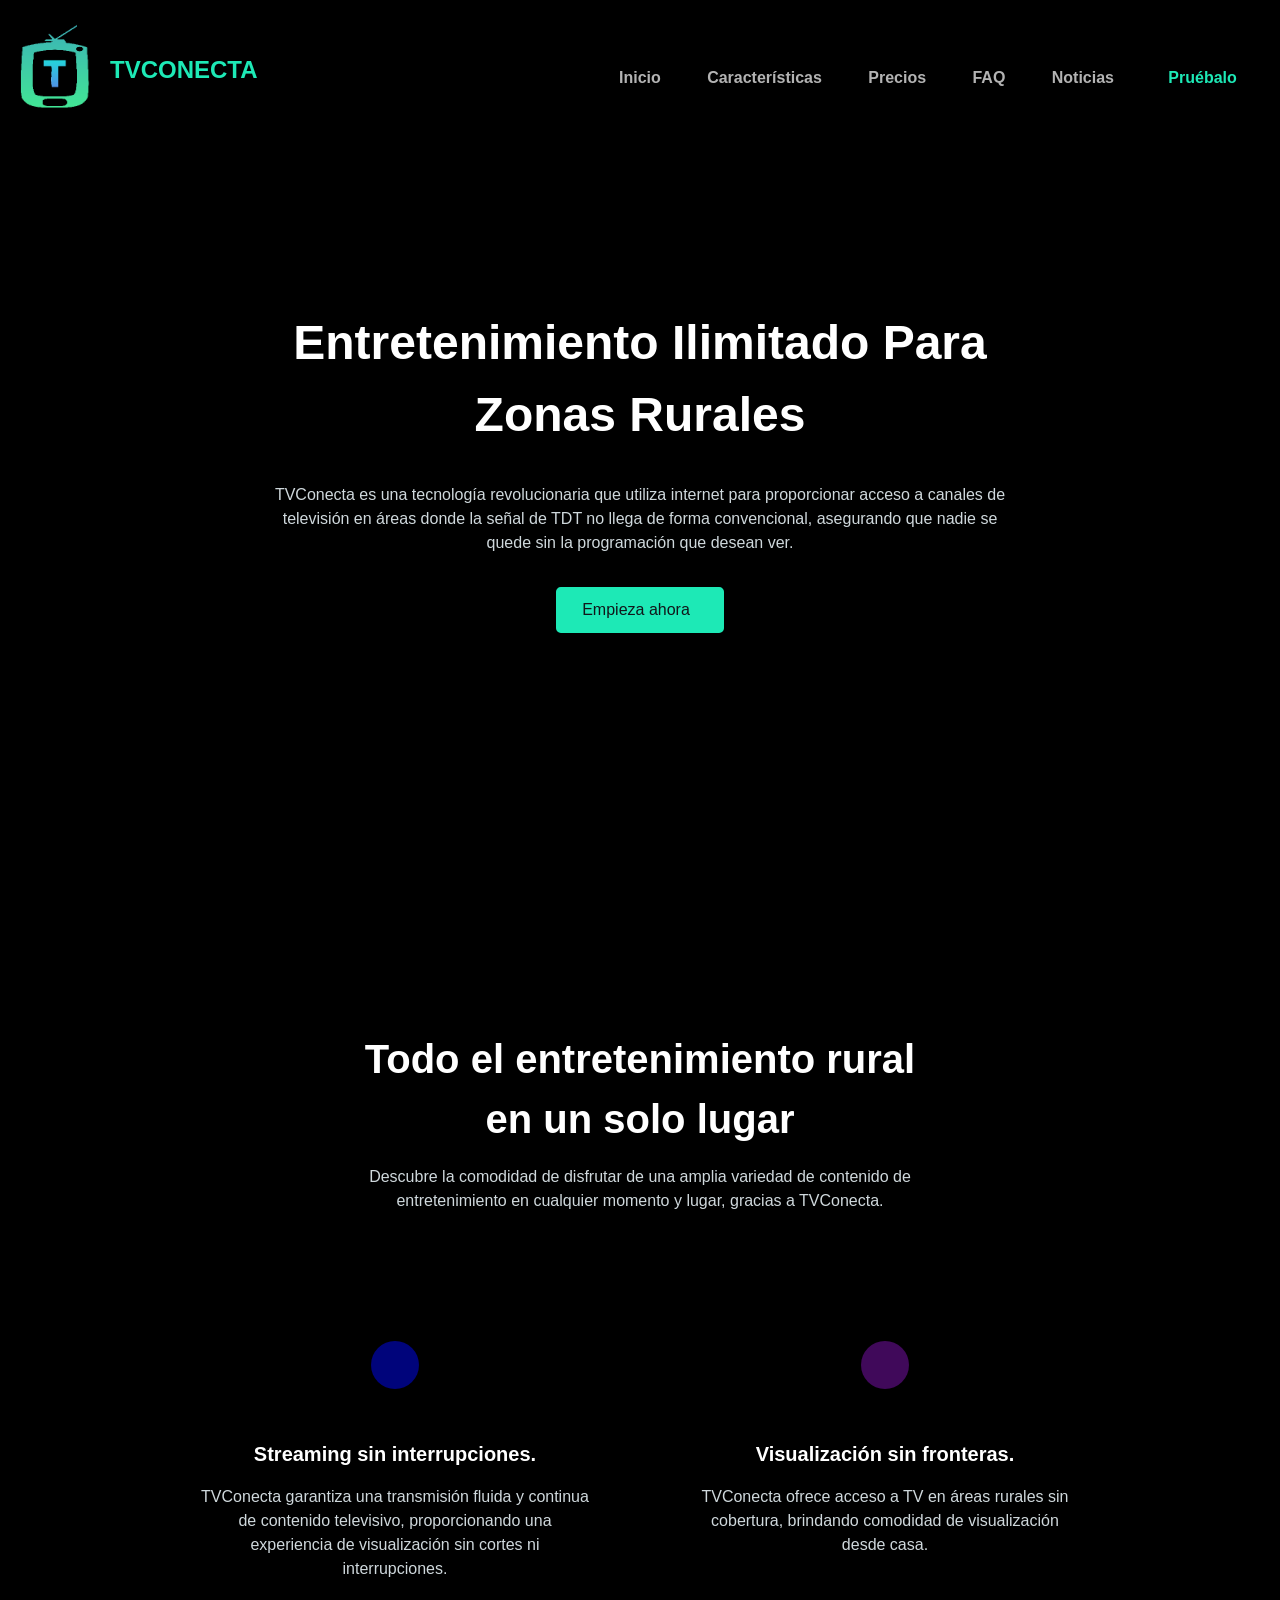
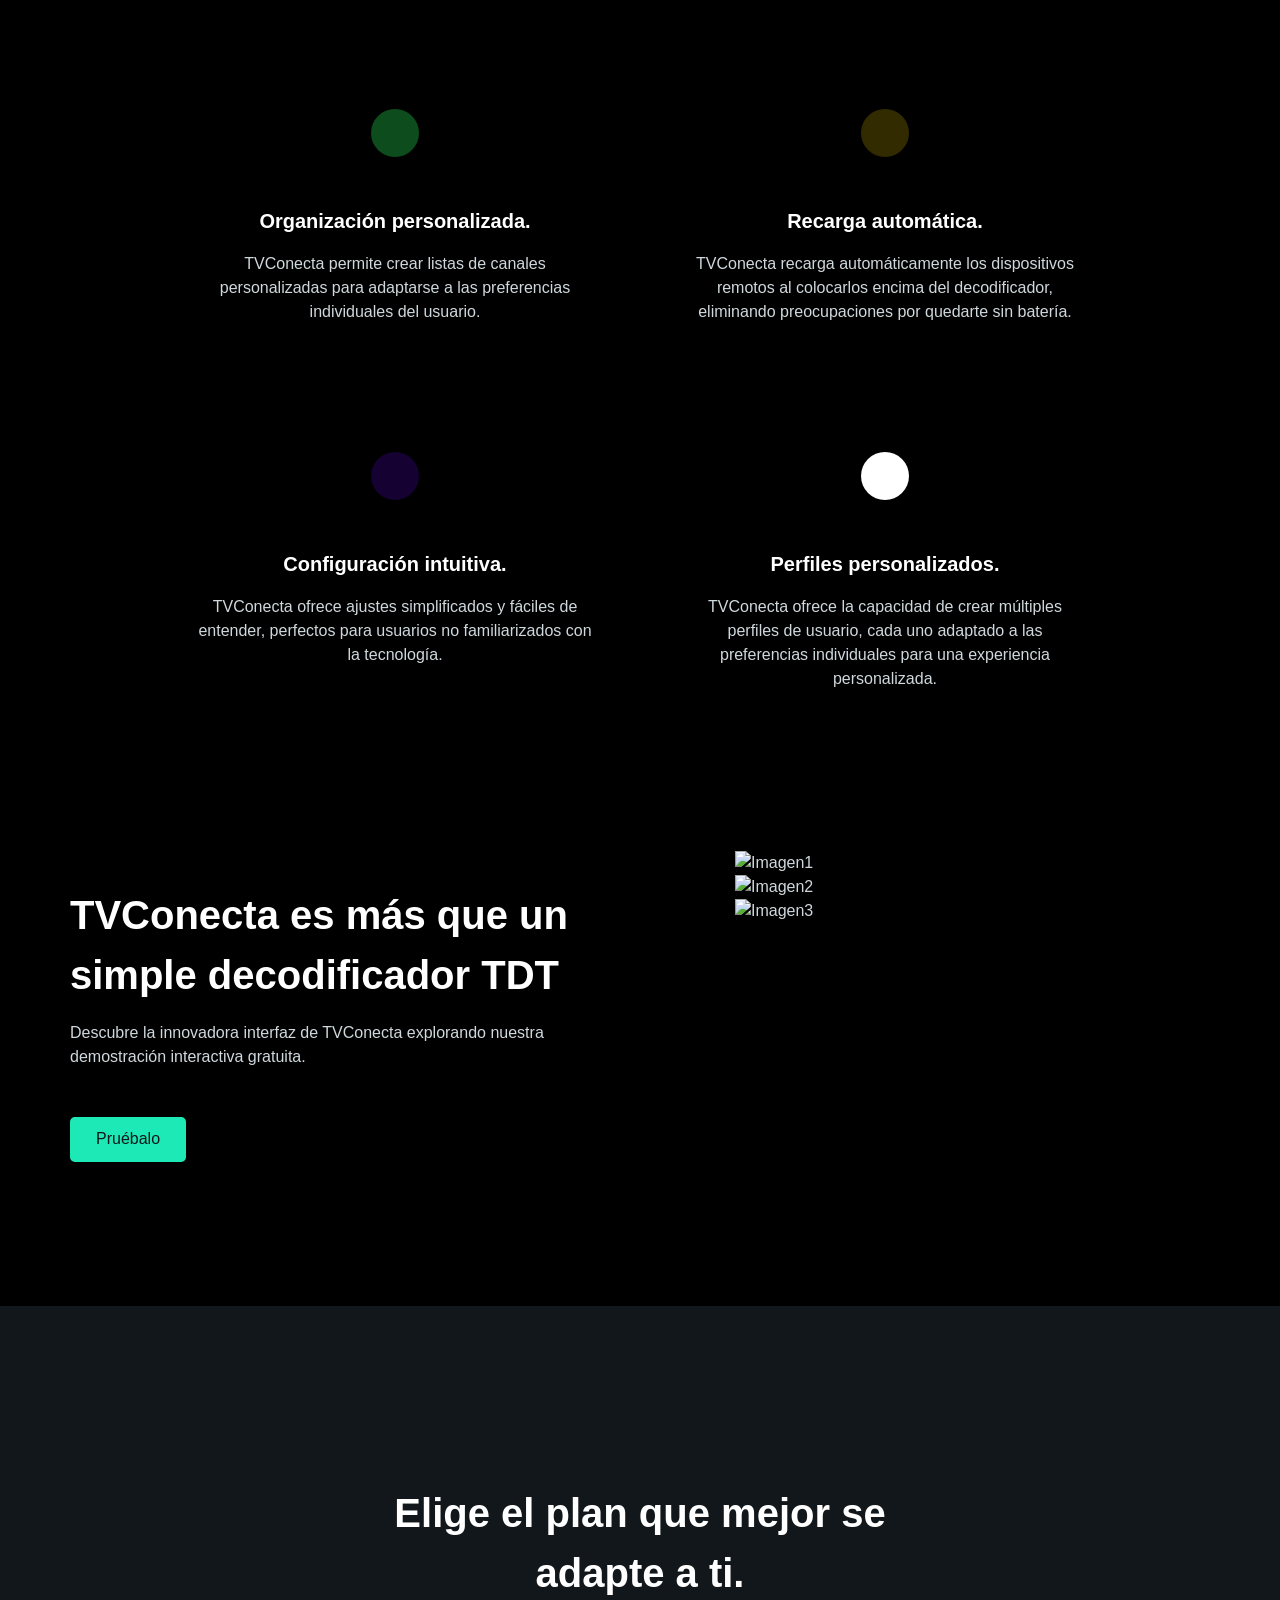
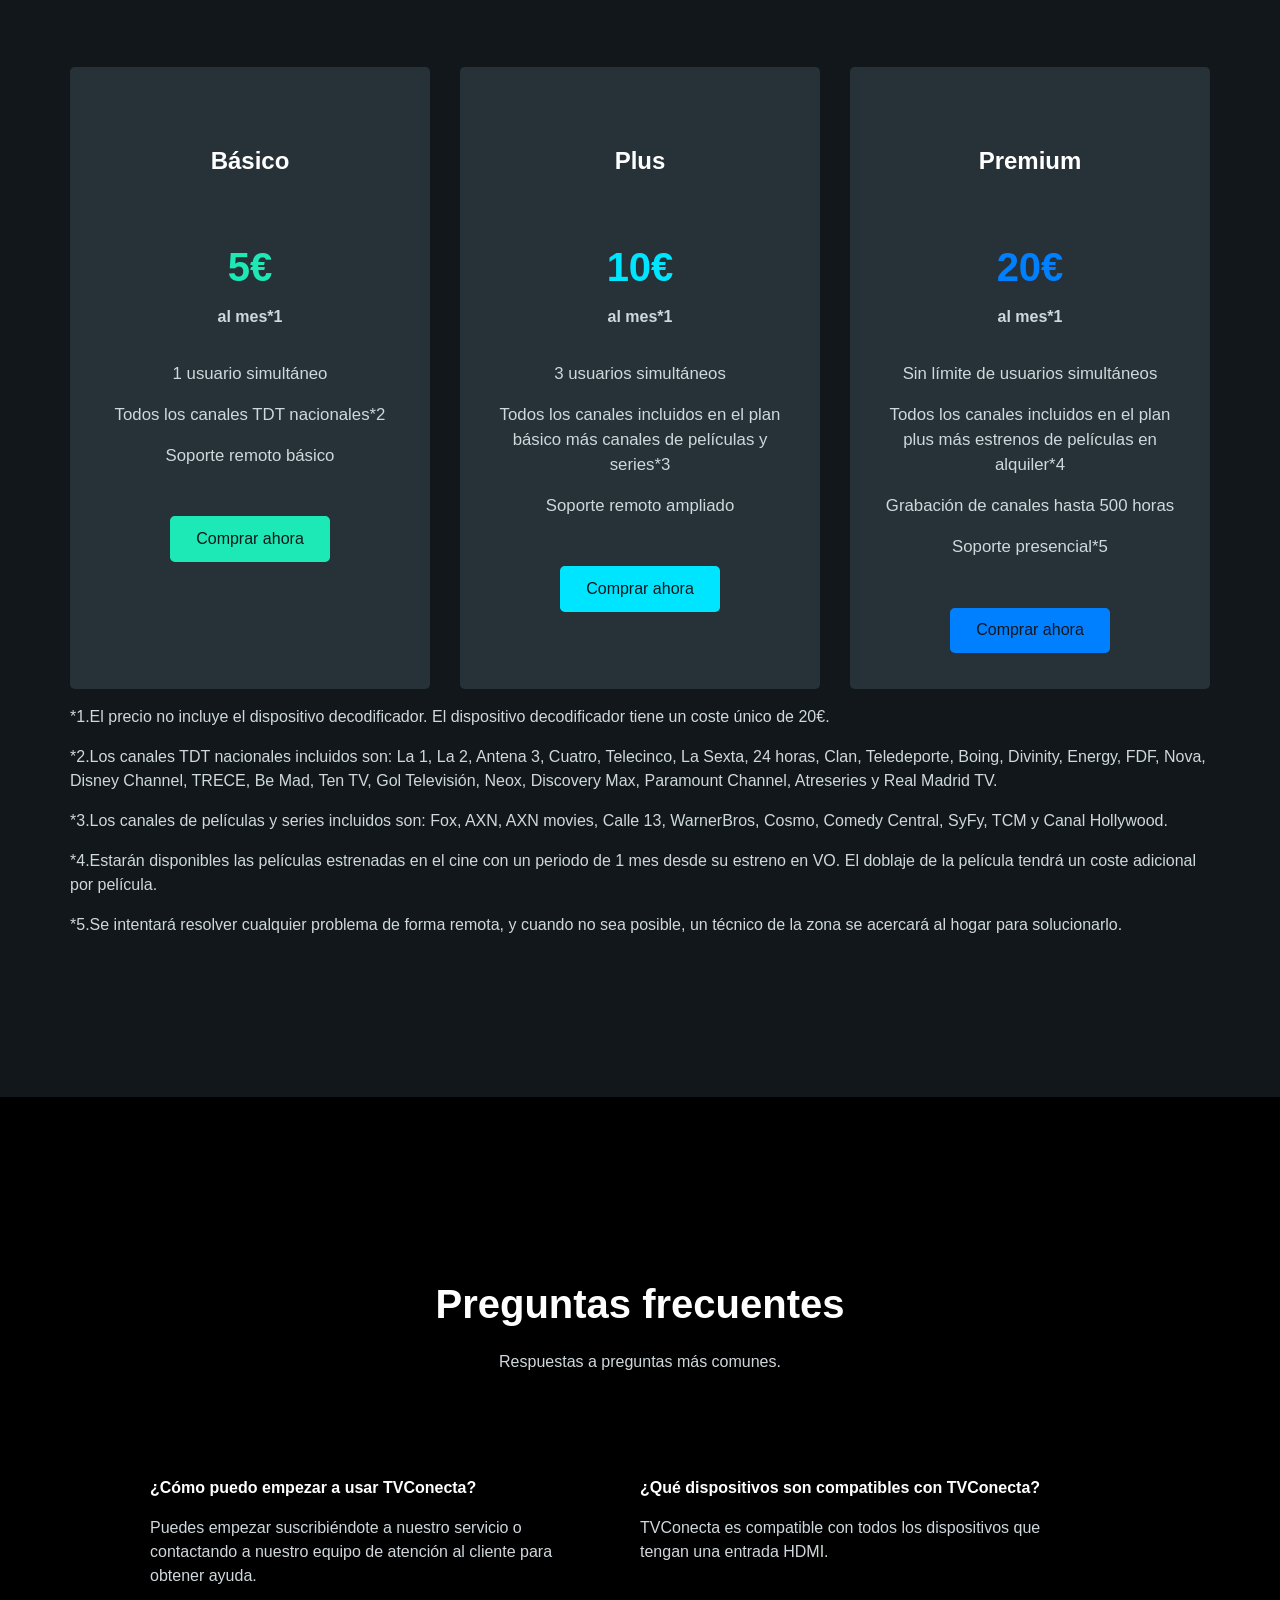
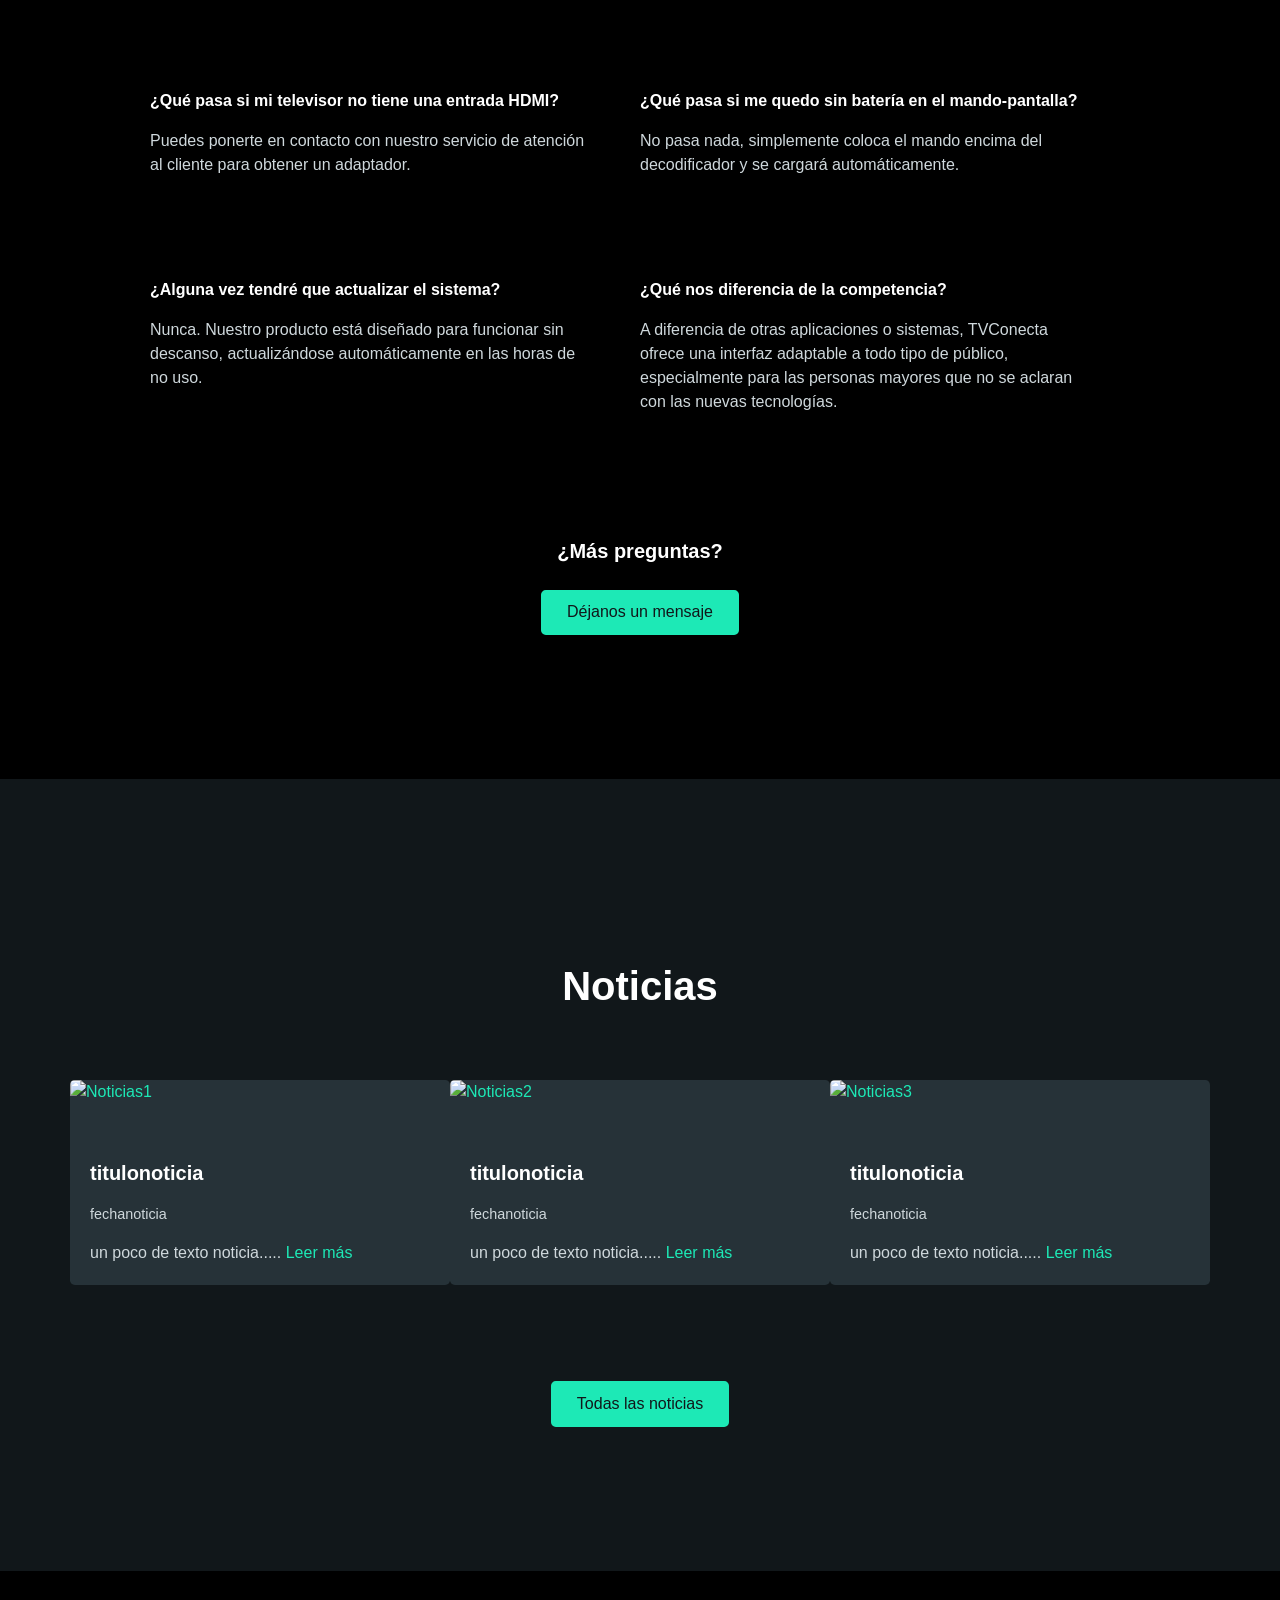
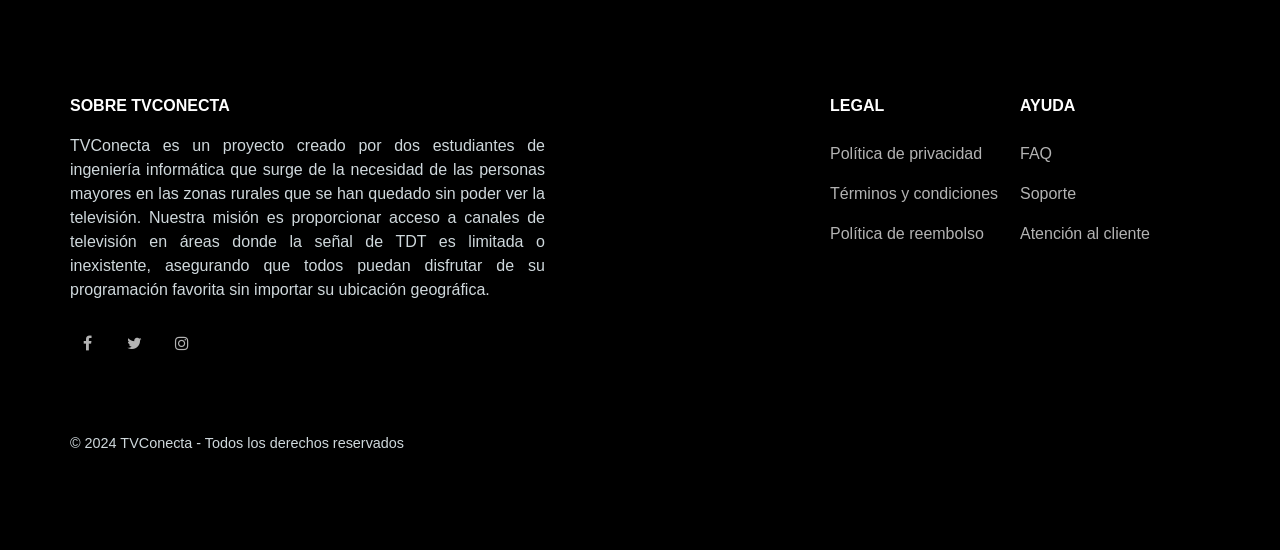
==== commit b76a6062: "commit" ====
--- a/index.html
+++ b/index.html
@@ -285,36 +285,36 @@
                     <div class="row">
                         <div class="col-md-6 mb-5">
                             <h6>¿Cómo puedo empezar a usar TVConecta?</h6>
-                            <p class="text-muted">Puedes empezar suscribiéndote a nuestro servicio 
+                            <p class="text-muted margenderecho">Puedes empezar suscribiéndote a nuestro servicio 
                                 o contactando a nuestro equipo de atención al cliente para obtener ayuda.</p>
                         </div>
                         <div class="col-md-6 mb-5">
                             <h6>¿Qué dispositivos son compatibles con TVConecta?</h6>
-                            <p class="text-muted">TVConecta es compatible con todos los dispositivos
+                            <p class="text-muted margenderecho">TVConecta es compatible con todos los dispositivos
                                 que tengan una entrada HDMI.
                             </p>
                         </div>
                         <div class="col-md-6 mb-5">
                             <h6>¿Qué pasa si mi televisor no tiene una entrada HDMI?</h6>
-                            <p class="text-muted">Puedes ponerte en contacto con nuestro servicio de
+                            <p class="text-muted margenderecho">Puedes ponerte en contacto con nuestro servicio de
                                 atención al cliente para obtener un adaptador.
                             </p>
                         </div>
                         <div class="col-md-6 mb-5">
                             <h6>¿Qué pasa si me quedo sin batería en el mando-pantalla?</h6>
-                            <p class="text-muted">No pasa nada, simplemente coloca el mando encima
+                            <p class="text-muted margenderecho">No pasa nada, simplemente coloca el mando encima
                                 del decodificador y se cargará automáticamente.
                             </p>
                         </div>
                         <div class="col-md-6 mb-5">
                             <h6>¿Alguna vez tendré que actualizar el sistema?</h6>
-                            <p class="text-muted">Nunca. Nuestro producto está diseñado para funcionar sin descanso,
+                            <p class="text-muted margenderecho">Nunca. Nuestro producto está diseñado para funcionar sin descanso,
                                 actualizándose automáticamente en las horas de no uso.
                             </p>
                         </div>
                         <div class="col-md-6 mb-5">
                             <h6>¿Qué nos diferencia de la competencia?</h6>
-                            <p class="text-muted">A diferencia de otras aplicaciones o sistemas, TVConecta ofrece una
+                            <p class="text-muted margenderecho">A diferencia de otras aplicaciones o sistemas, TVConecta ofrece una
                                 interfaz adaptable a todo tipo de público, especialmente para las personas mayores
                                 que no se aclaran con las nuevas tecnologías.
                             </p>
@@ -397,7 +397,7 @@
             <div class="row">
                 <div class="col-sm-5 mr-auto">
                     <h5>Sobre TVConecta</h5>
-                    <p class="text-muted">TVConecta es un proyecto creado por dos estudiantes de ingeniería informática 
+                    <p class="text-justify">TVConecta es un proyecto creado por dos estudiantes de ingeniería informática 
                         que surge de la necesidad de las personas mayores en las zonas rurales que se han quedado sin 
                         poder ver la televisión. Nuestra misión es proporcionar acceso a canales de televisión en áreas 
                         donde la señal de TDT es limitada o inexistente, asegurando que todos puedan disfrutar de su 
--- a/css/styles.css
+++ b/css/styles.css
@@ -3258,6 +3258,9 @@
 .text-center {
   text-align: center !important; }
 
+.margenderecho{
+  margin-right: 50px;}
+
 @media (min-width: 576px) {
   .text-sm-left {
     text-align: left !important; }
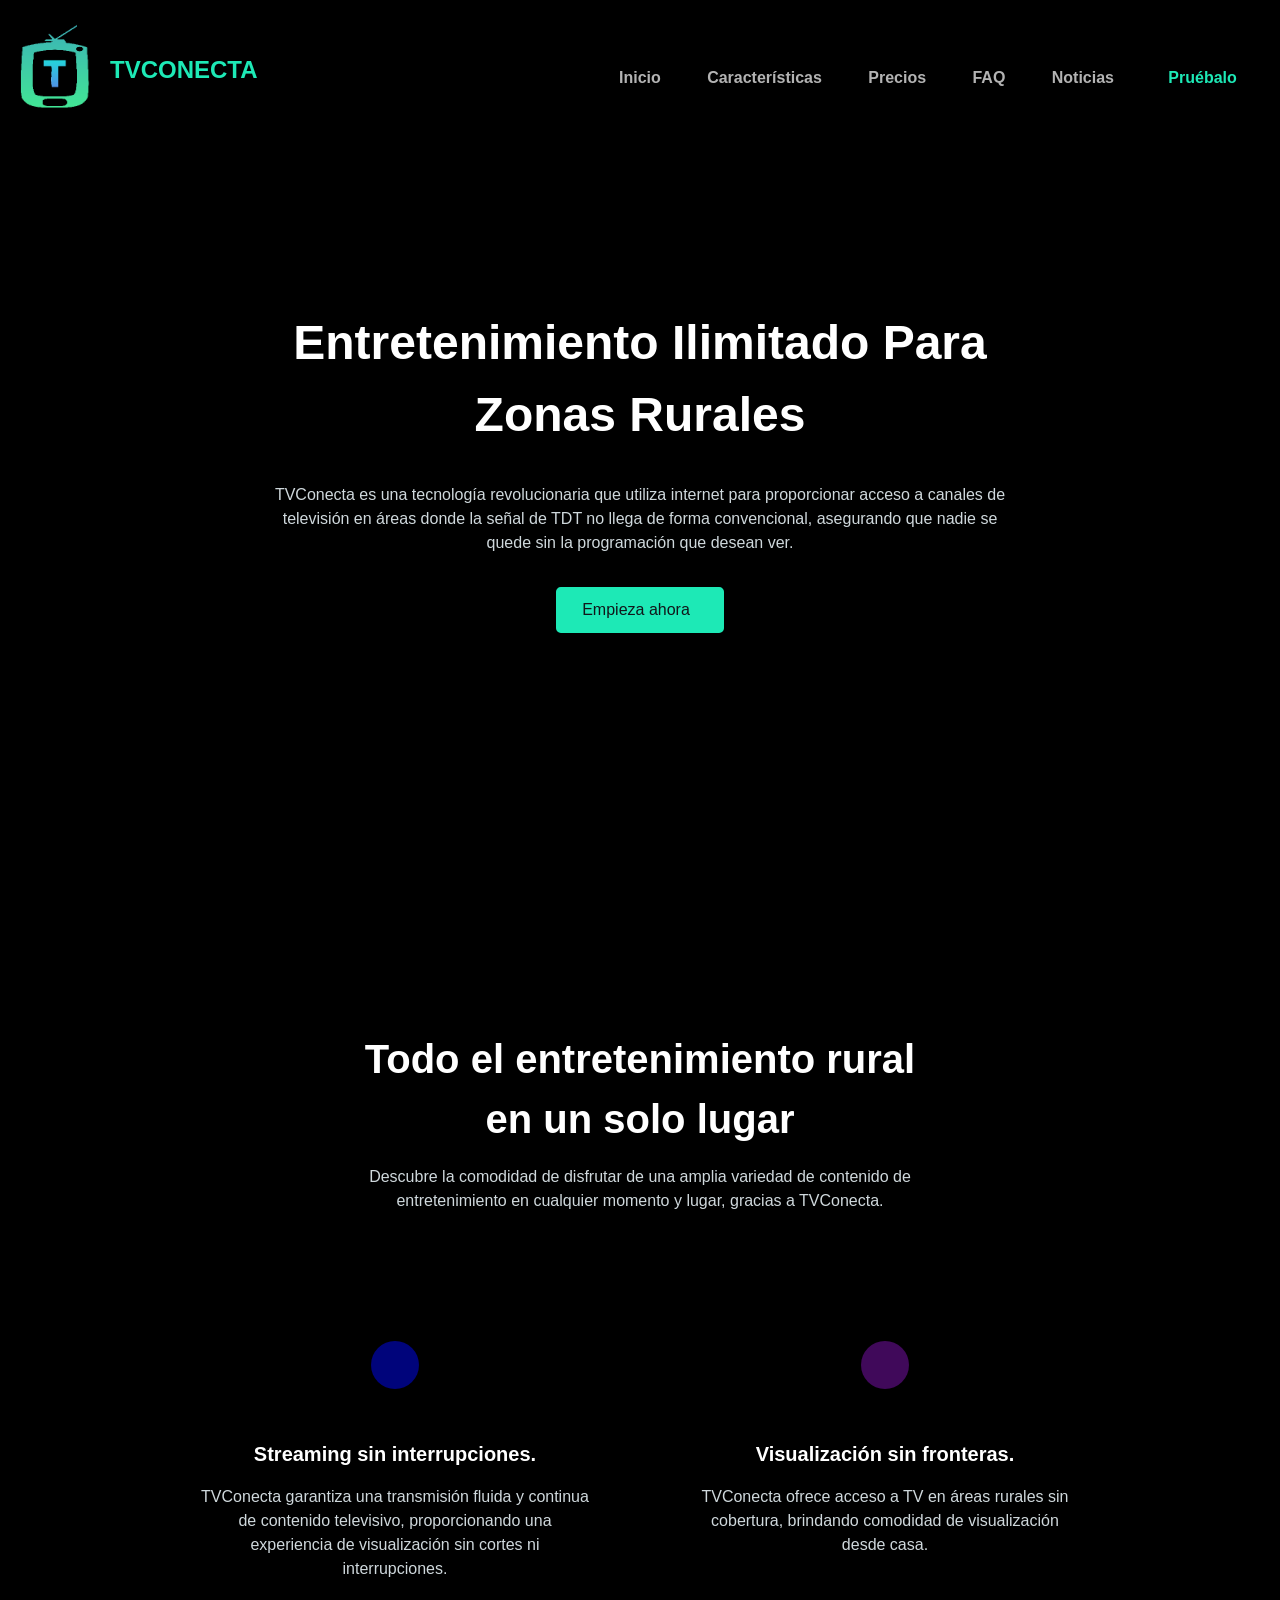
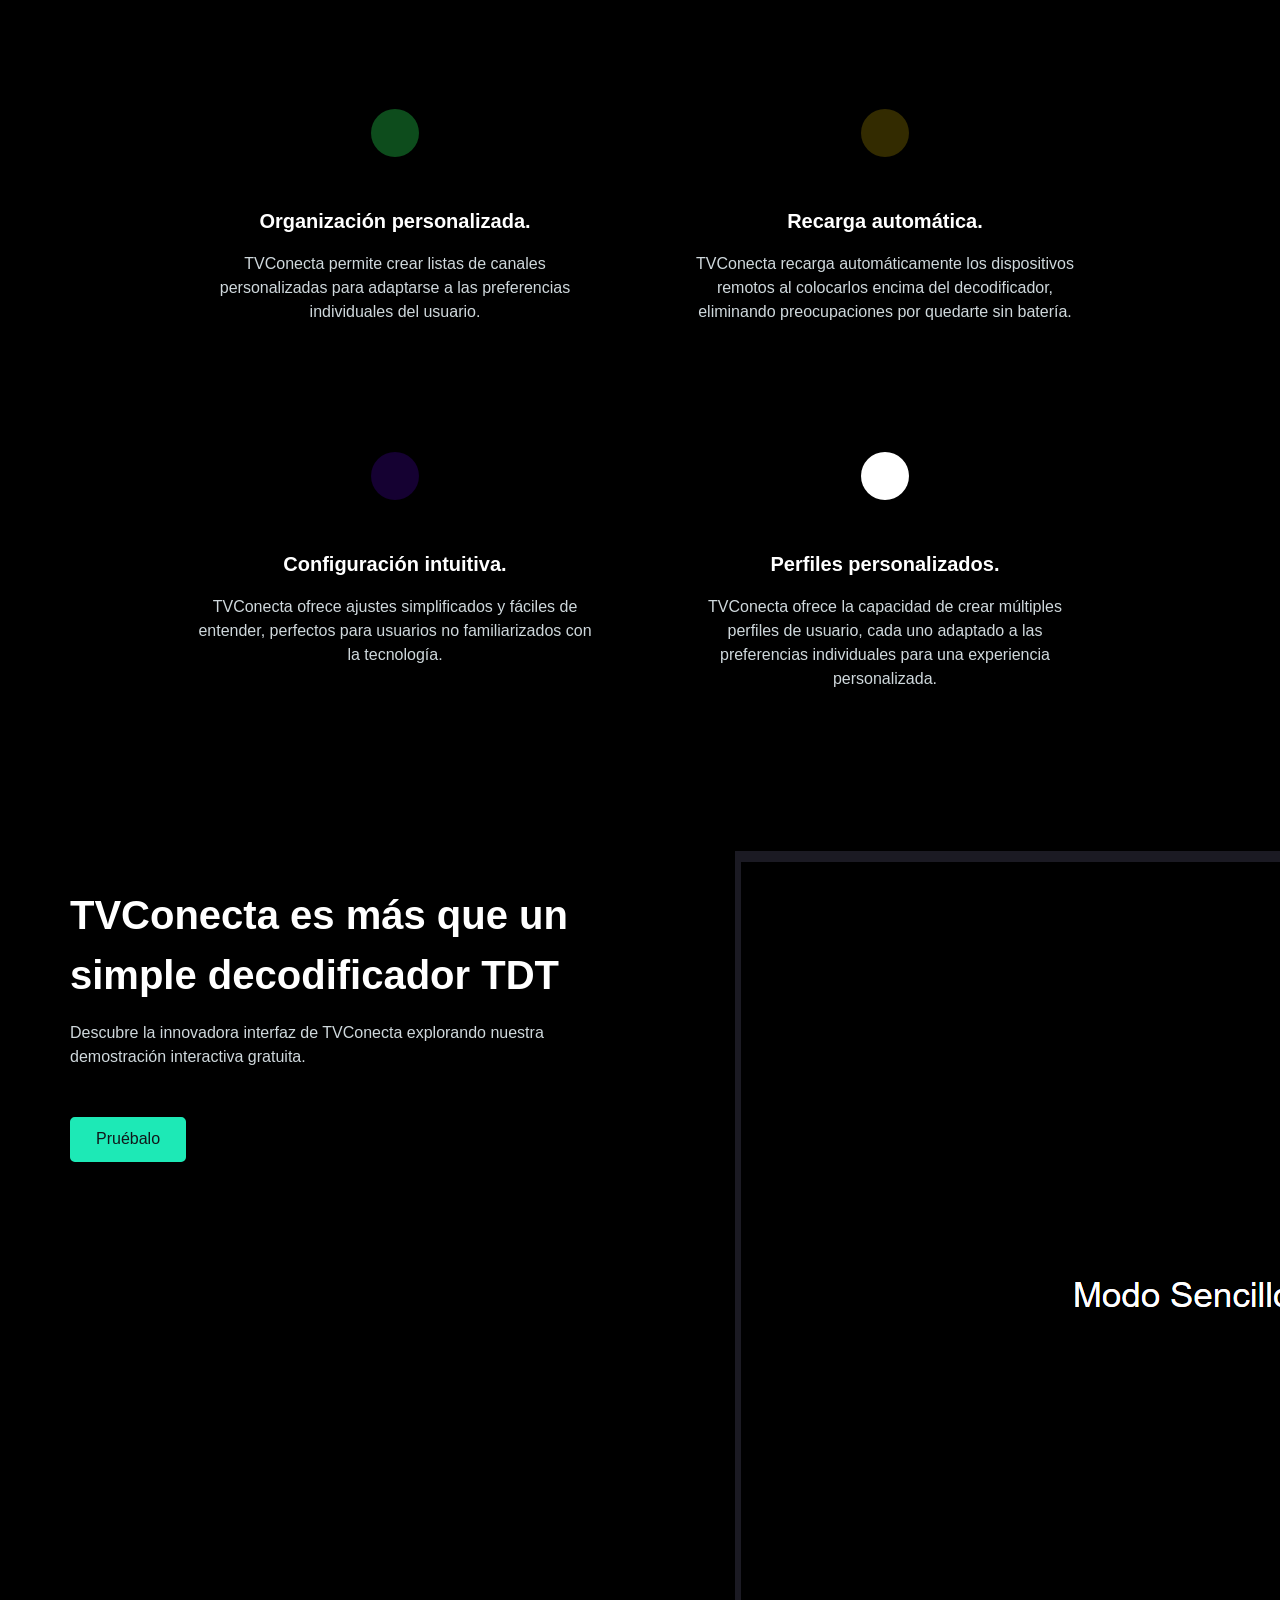
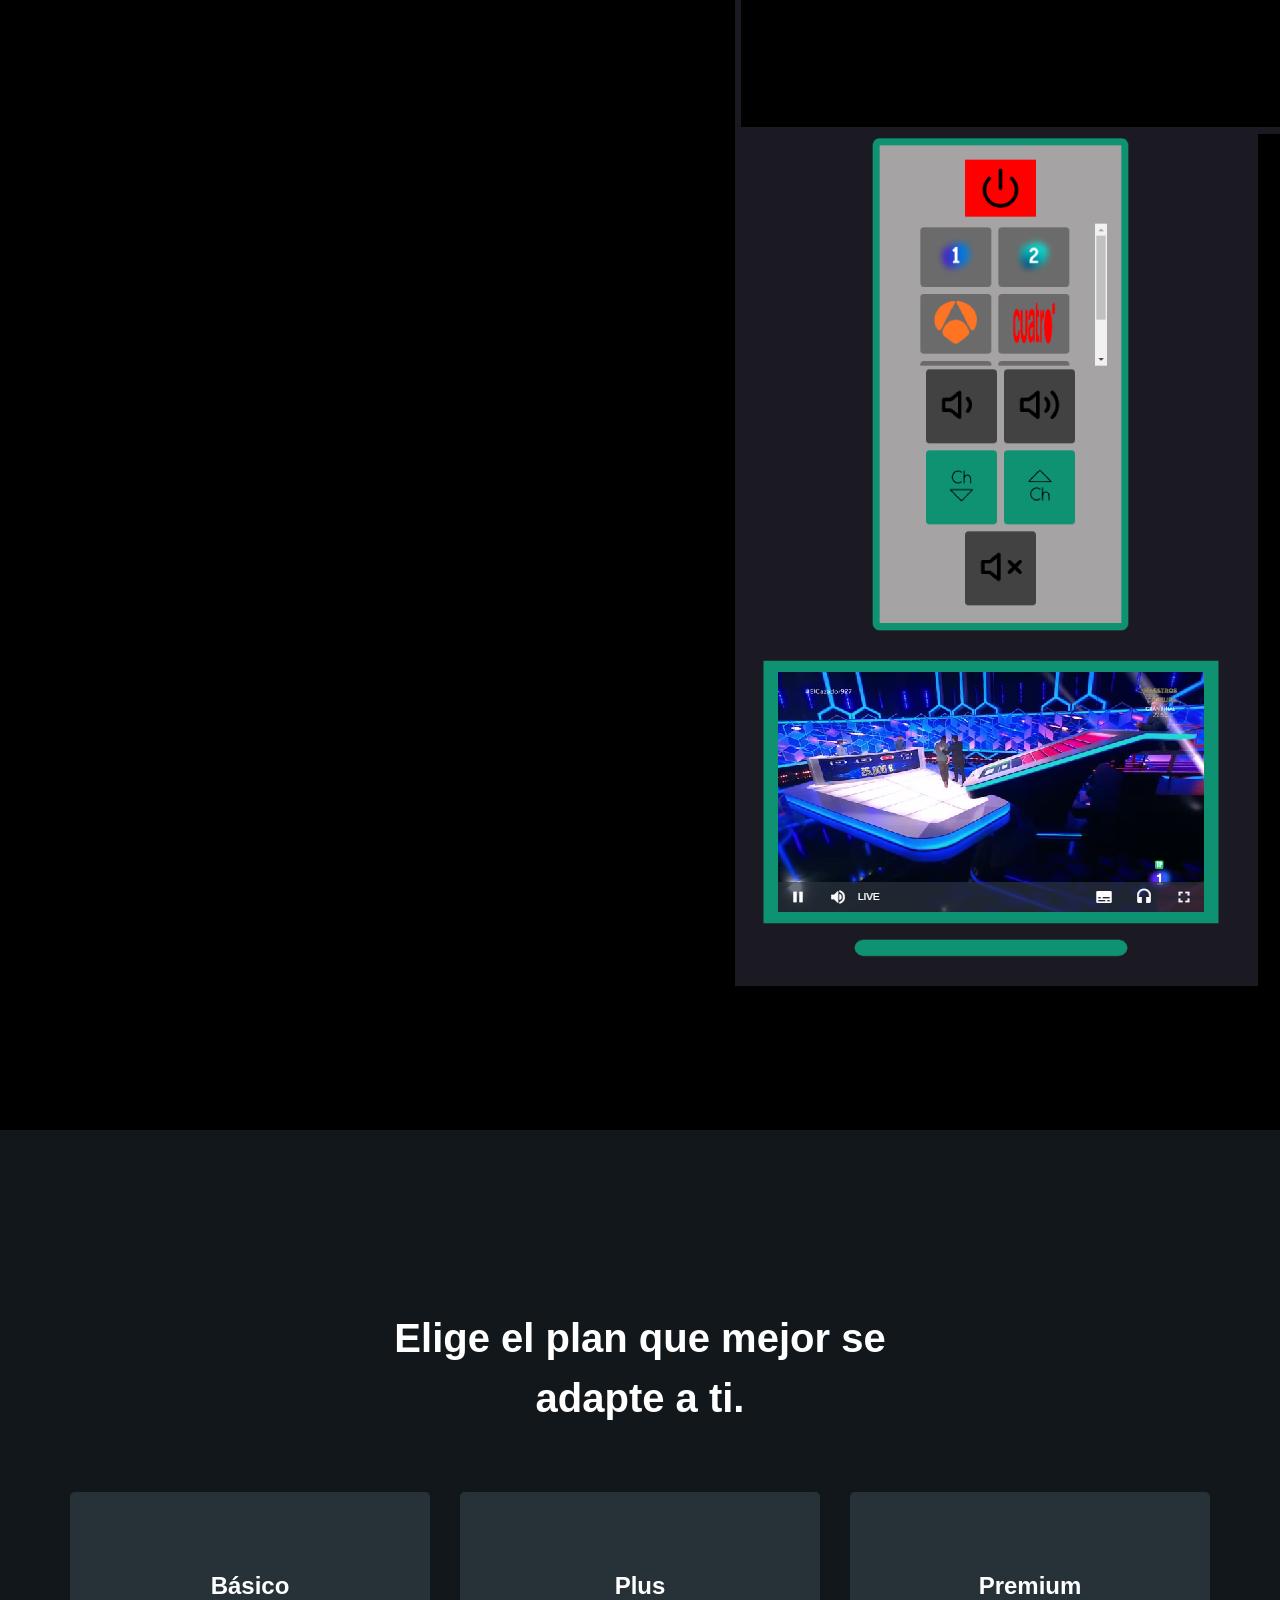
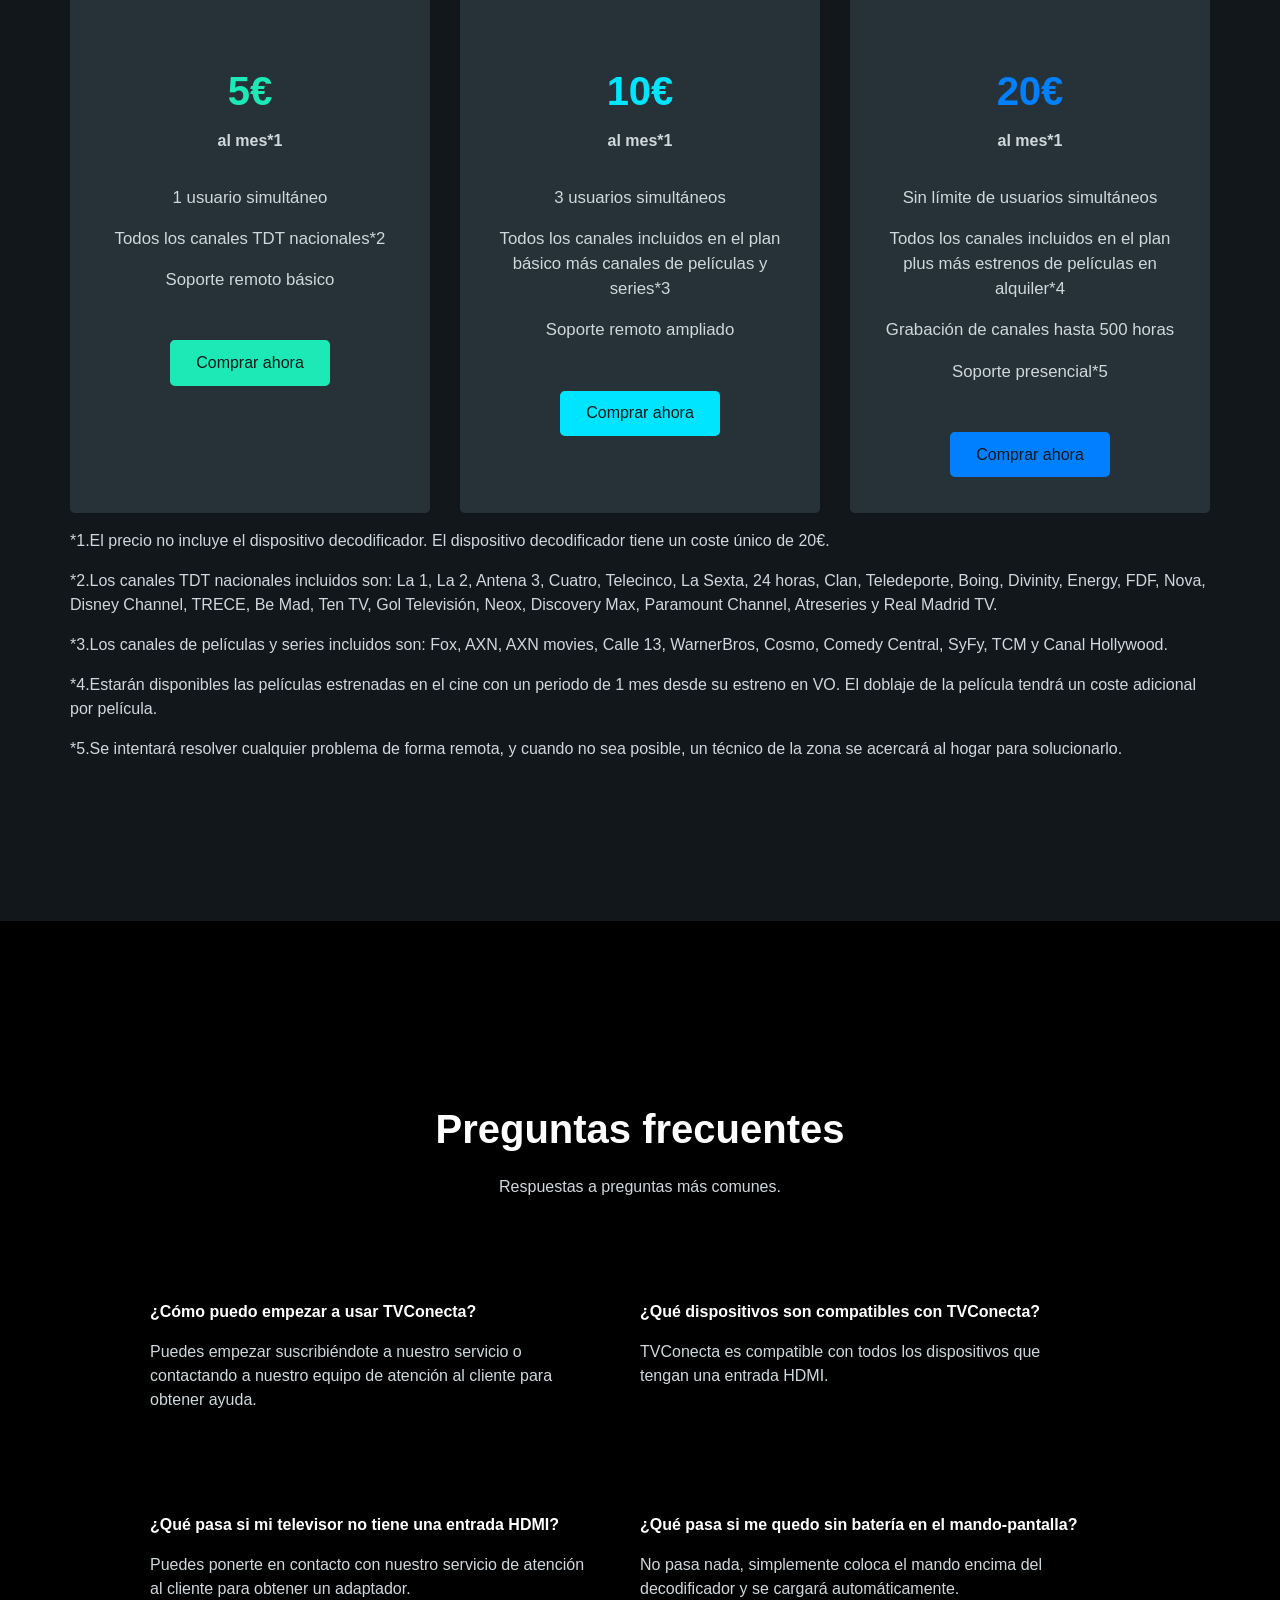
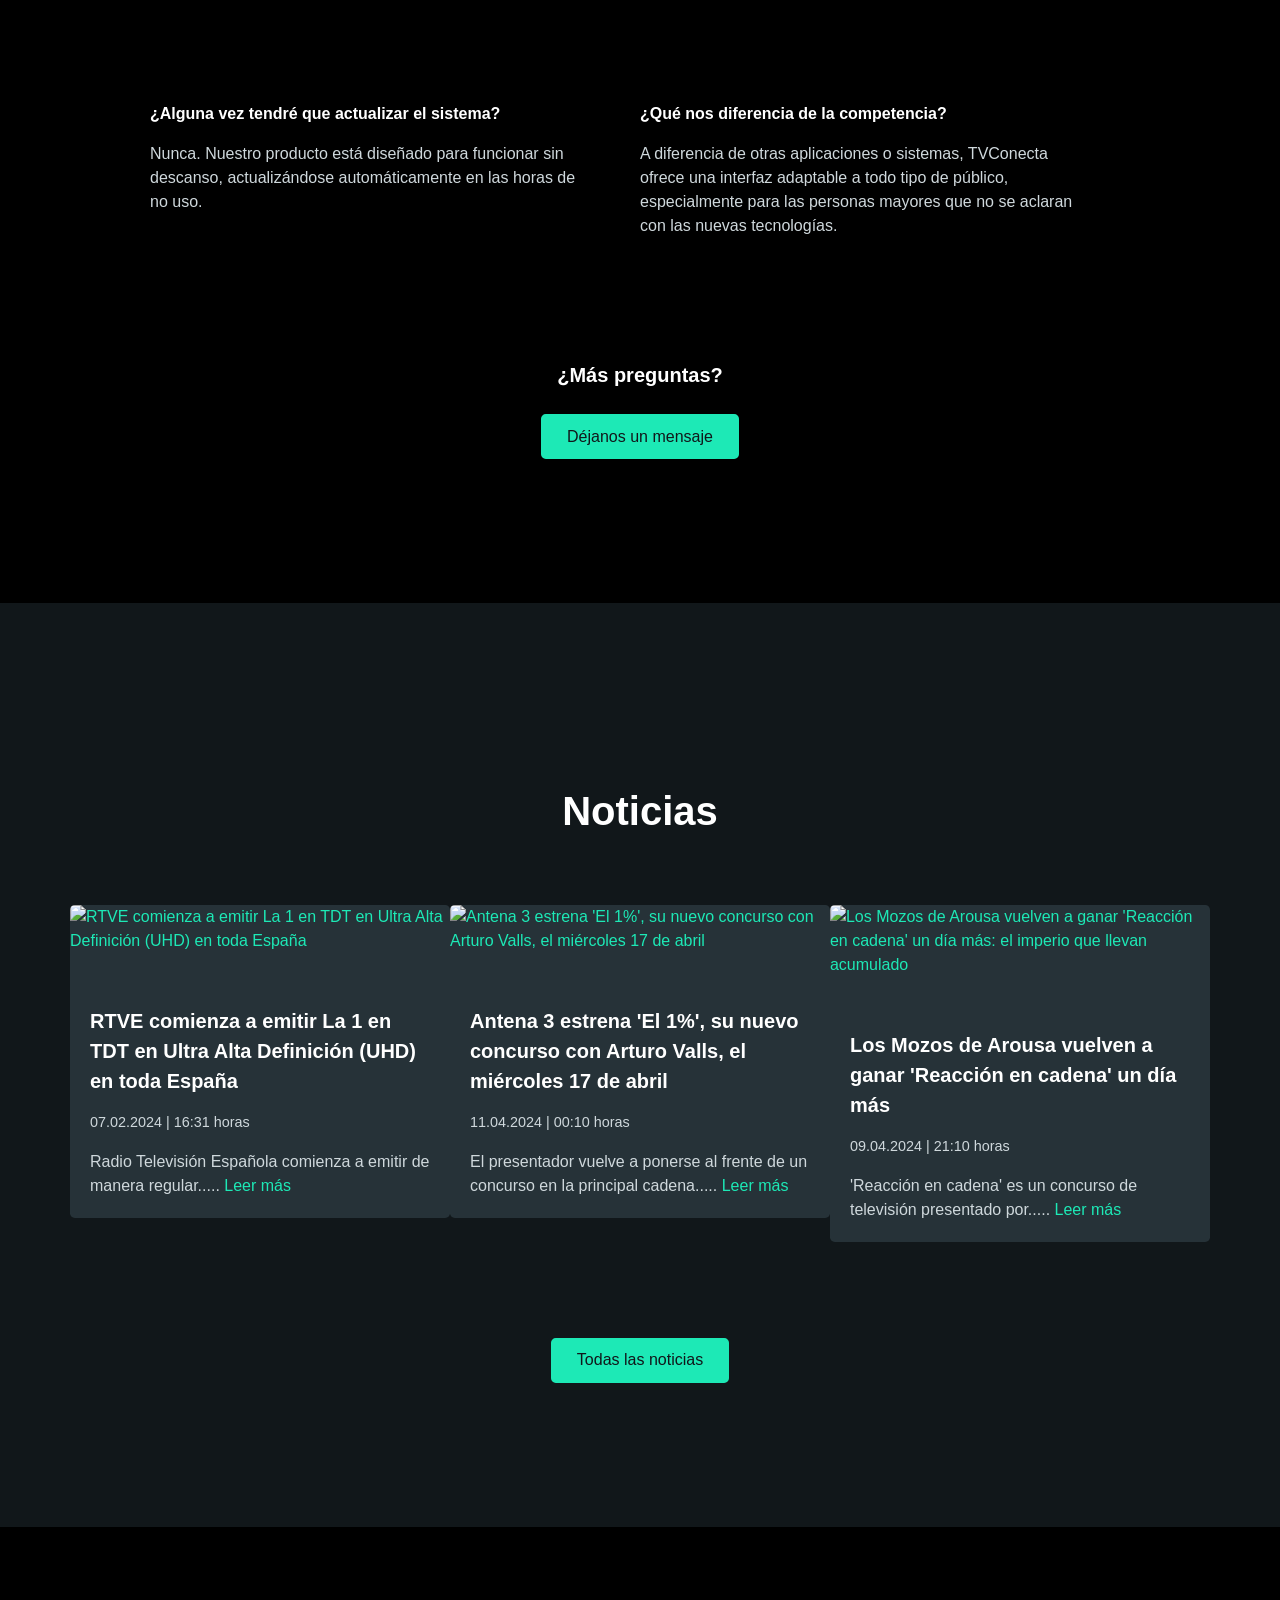
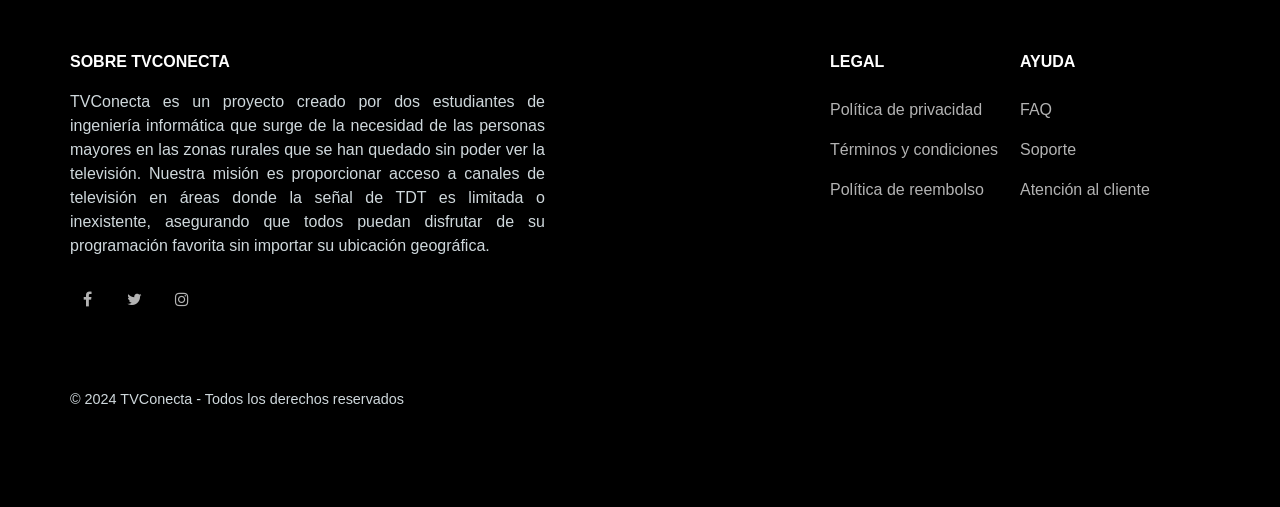
==== commit 4d394b81: "commit" ====
--- a/index.html
+++ b/index.html
@@ -7,7 +7,7 @@
     <title>TVConecta - Conectando a la España rural</title>
     <meta name="Descripción"
         content="TVConecta es una tecnología que permite llevar la televisión a zonas de sombra." />
-    <link rel="icon" href="img/icon.png" type="image/x-icon">
+    <link rel="icon" href="img/icon.png" alt="Logo de TVConecta" type="image/x-icon">
 
     <!--Para iconos de redes sociales y puntos de la lista-->
     <link rel="stylesheet" href="https://cdnjs.cloudflare.com/ajax/libs/font-awesome/4.7.0/css/font-awesome.min.css">
@@ -58,7 +58,7 @@
                             <a class="nav-link page-scroll" href="#news">Noticias</a>
                         </li>
                         <li class="nav-item">
-                            <a class="nav-link page-scroll d-flex flex-row align-items-center text-primary" href="#">
+                            <a class="nav-link page-scroll d-flex flex-row align-items-center text-primary" target="_blank" href="demo.html">
                                 <em data-feather="play" width="18" height="18" class="mr-2"></em>
                                 Pruébalo
                             </a>
@@ -77,7 +77,7 @@
                     <p class="lead py-3">TVConecta es una tecnología revolucionaria que utiliza internet para
                         proporcionar acceso a canales de televisión en áreas donde la señal de TDT no llega de forma
                         convencional, asegurando que nadie se quede sin la programación que desean ver.</p>
-                    <button class="btn btn-primary d-inline-flex flex-row align-items-center">
+                        <button class="btn btn-primary d-inline-flex flex-row align-items-center" onclick="window.open('demo.html', '_blank')">
                         Empieza ahora
                         <em class="ml-2" data-feather="arrow-right"></em>
                     </button>
@@ -168,16 +168,16 @@
                     <h2>TVConecta es más que un simple decodificador TDT</h2>
                     <p class="mb-5">Descubre la innovadora interfaz de TVConecta explorando nuestra 
                         demostración interactiva gratuita.</p>
-                    <a href="#" class="btn btn-primary">
+                    <a href="demo.html" target="_blank" class="btn btn-primary">
                         Pruébalo
                     </a>
                 </div>
                 <div class="col-md-5">
                     <div class="slick-about">
                         <!--Cambiar la src y el alt cuando tengamos interfaz y pongamos capturas-->
-                        <img src="" class="img-fluid rounded d-block mx-auto" alt="Imagen1" />
-                        <img src="" class="img-fluid rounded d-block mx-auto" alt="Imagen2" />
-                        <img src="" class="img-fluid rounded d-block mx-auto" alt="Imagen3" />
+                        <img src="img/Interfaz1.png" class="img-fluid rounded d-block mx-auto" alt="Captura de pantalla que muestra los dos modos de interfaz de la aplicación" />
+                        <img src="img/Interfaz2.png" class="img-fluid rounded d-block mx-auto" alt="Captura de pantalla que muestra cómo va a ser el mando de la aplicación"/>
+                        <img src="img/Interfaz3.png" class="img-fluid rounded d-block mx-auto" alt="Captura de pantalla que muestra cómo se va a ver el contenido en la televisión" />
                     </div>
                 </div>
             </div>
@@ -342,43 +342,46 @@
             <div class="row mt-5">
                 <div class="col-md-4">
                     <div class="card">
-                        <a href="#">
-                            <img class="card-img-top img-raised" src="" alt="Noticias1">
+                        <a href="https://www.rtve.es/rtve/20240207/rtve-comienza-a-emitir-1-tdt-ultra-alta-definicion-uhd-toda-espana/15960435.shtml" target="_blank">
+                            <img class="card-img-top img-raised" src="https://img2.rtve.es/i/?w=1600&i=01707319885331.jpg" 
+                            alt="RTVE comienza a emitir La 1 en TDT en Ultra Alta Definición (UHD) en toda España">
                         </a>
                         <div class="card-body">
-                            <a href="#" class="card-title mb-2">
-                                <h5>titulonoticia</h5>
+                            <a href="https://www.rtve.es/rtve/20240207/rtve-comienza-a-emitir-1-tdt-ultra-alta-definicion-uhd-toda-espana/15960435.shtml" target="_blank" class="card-title mb-2">
+                                <h5>RTVE comienza a emitir La 1 en TDT en Ultra Alta Definición (UHD) en toda España</h5>
                             </a>
-                            <p class="text-muted small-xl mb-2">fechanoticia</p>
-                            <p class="card-text">un poco de texto noticia..... <a href="#">Leer más</a></p>
+                            <p class="text-muted small-xl mb-2">07.02.2024 | 16:31 horas</p>
+                            <p class="card-text">Radio Televisión Española comienza a emitir de manera regular..... <a href="https://www.rtve.es/rtve/20240207/rtve-comienza-a-emitir-1-tdt-ultra-alta-definicion-uhd-toda-espana/15960435.shtml" target="_blank">Leer más</a></p>
                         </div>
                     </div>
                 </div>
                 <div class="col-md-4">
                     <div class="card">
-                        <a href="#">
-                            <img class="card-img-top img-raised" src="" alt="Noticias2">
+                        <a href="https://www.formulatv.com/noticias/antena-3-fecha-estreno-el-1-concurso-arturo-valls-127699/" target="_blank">
+                            <img class="card-img-top img-raised" src="https://static.eldiario.es/clip/89757dc5-63ad-45ba-a4dd-a97199ee3865_16-9-discover-aspect-ratio_default_0.jpg" alt="Antena 3 estrena 'El 1%', su nuevo concurso con Arturo Valls, el miércoles 17 de abril">
                         </a>
                         <div class="card-body">
-                            <a href="#" class="card-title mb-2">
-                                <h5>titulonoticia</h5>
+                            <a href="https://www.formulatv.com/noticias/antena-3-fecha-estreno-el-1-concurso-arturo-valls-127699/" target="_blank" class="card-title mb-2">
+                                <h5>Antena 3 estrena 'El 1%', su nuevo concurso con Arturo Valls, el miércoles 17 de abril</h5>
                             </a>
-                            <p class="text-muted small-xl mb-2">fechanoticia</p>
-                            <p class="card-text">un poco de texto noticia..... <a href="#">Leer más</a></p>
+                            <p class="text-muted small-xl mb-2">11.04.2024 | 00:10 horas</p>
+                            <p class="card-text">El presentador vuelve a ponerse al frente de un concurso en la principal cadena..... <a href="https://www.formulatv.com/noticias/antena-3-fecha-estreno-el-1-concurso-arturo-valls-127699/" target="_blank">Leer más</a></p>
                         </div>
                     </div>
                 </div>
                 <div class="col-md-4">
                     <div class="card">
-                        <a href="#">
-                            <img class="card-img-top img-raised" src="" alt="Noticias3">
+                        <a href="https://www.sport.es/es/noticias/television/mozos-arousa-vuelven-ganar-reaccion-100840280" target="_blank">
+                            <img class="card-img-top img-raised" src="https://estaticos-cdn.prensaiberica.es/clip/a234e243-e5b3-4f37-aedf-eaec78fff725_16-9-discover-aspect-ratio_default_0.webp" 
+                            alt="Los Mozos de Arousa vuelven a ganar 'Reacción en cadena' un día más: el imperio que llevan acumulado">
                         </a>
                         <div class="card-body">
-                            <a href="#" class="card-title mb-2">
-                                <h5>titulonoticia</h5>
+                            <a href="https://www.sport.es/es/noticias/television/mozos-arousa-vuelven-ganar-reaccion-100840280" target="_blank" class="card-title mb-2">
+                                <h5>Los Mozos de Arousa vuelven a ganar 'Reacción en cadena' un día más
+                                </h5>
                             </a>
-                            <p class="text-muted small-xl mb-2">fechanoticia</p>
-                            <p class="card-text">un poco de texto noticia..... <a href="#">Leer más</a></p>
+                            <p class="text-muted small-xl mb-2">09.04.2024 | 21:10 horas</p>
+                            <p class="card-text">'Reacción en cadena' es un concurso de televisión presentado por..... <a href="https://www.sport.es/es/noticias/television/mozos-arousa-vuelven-ganar-reaccion-100840280" target="_blank">Leer más</a></p>
                         </div>
                     </div>
                 </div>
